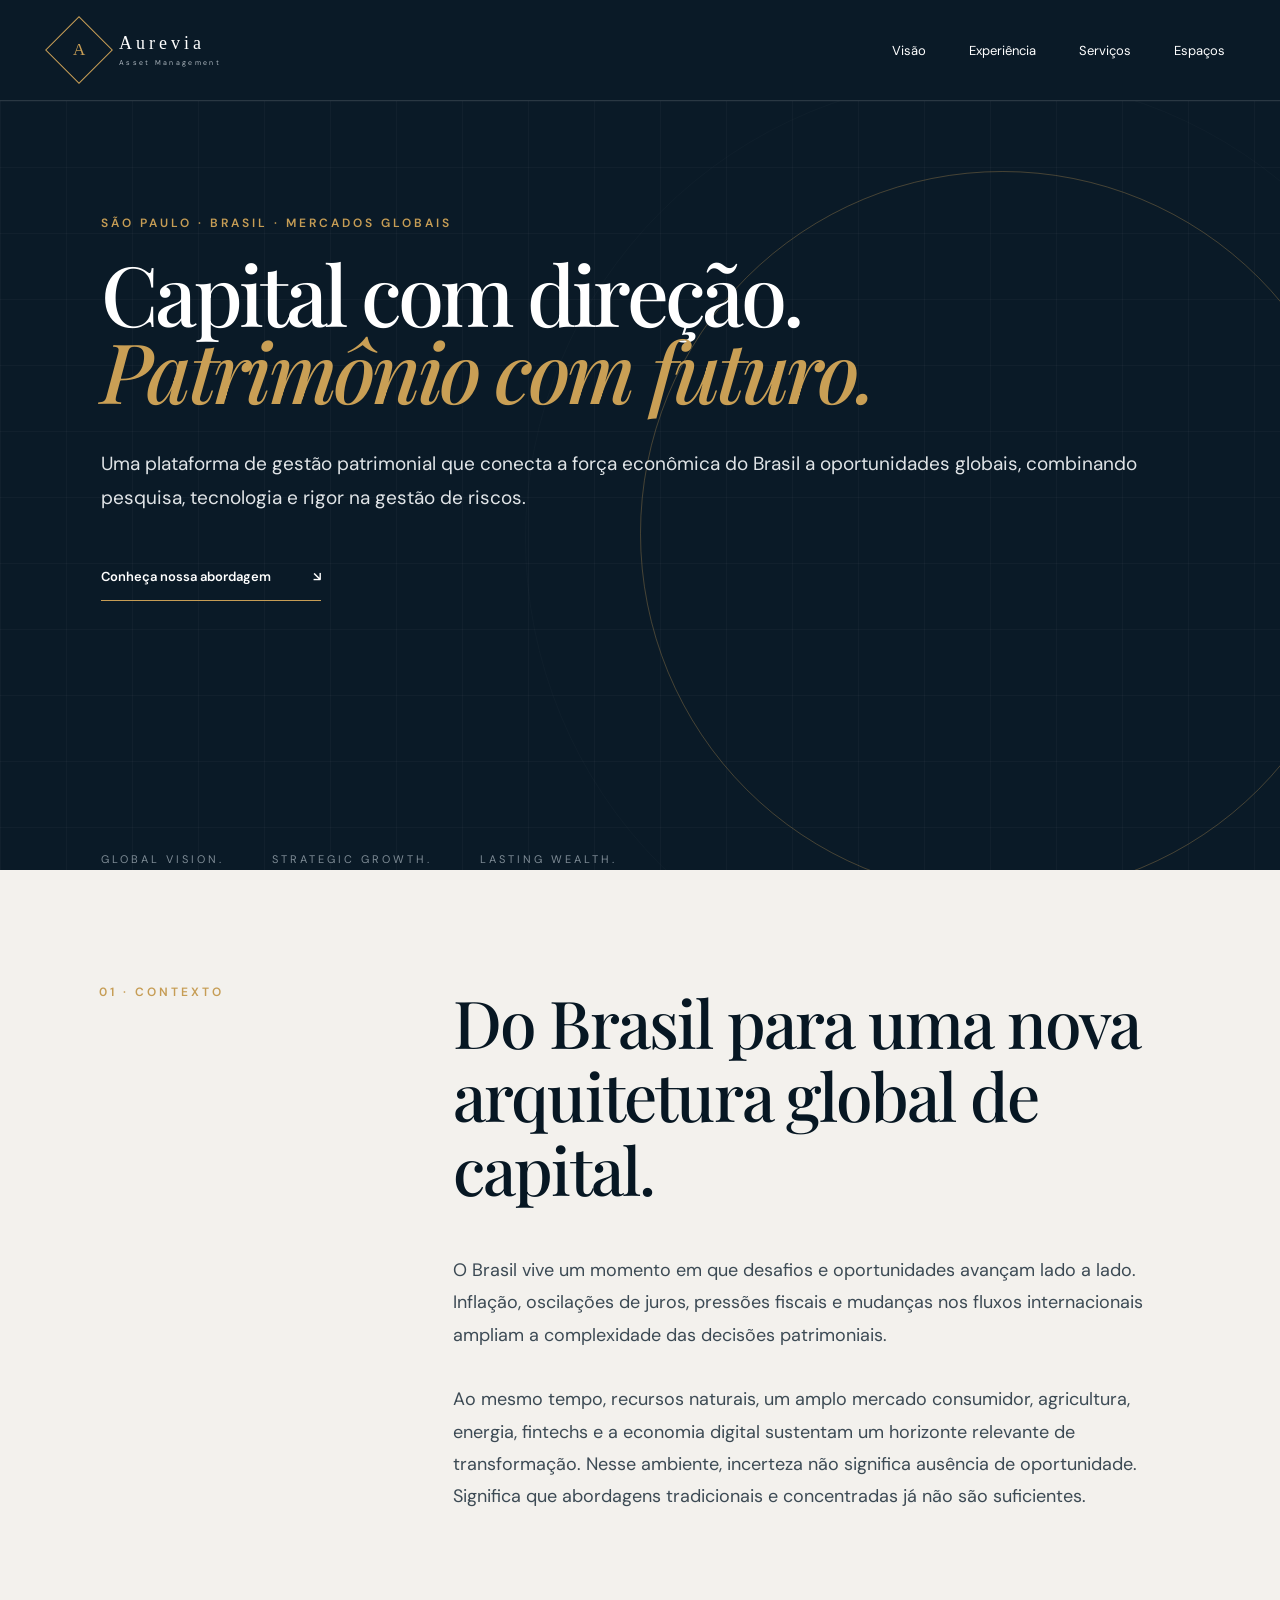
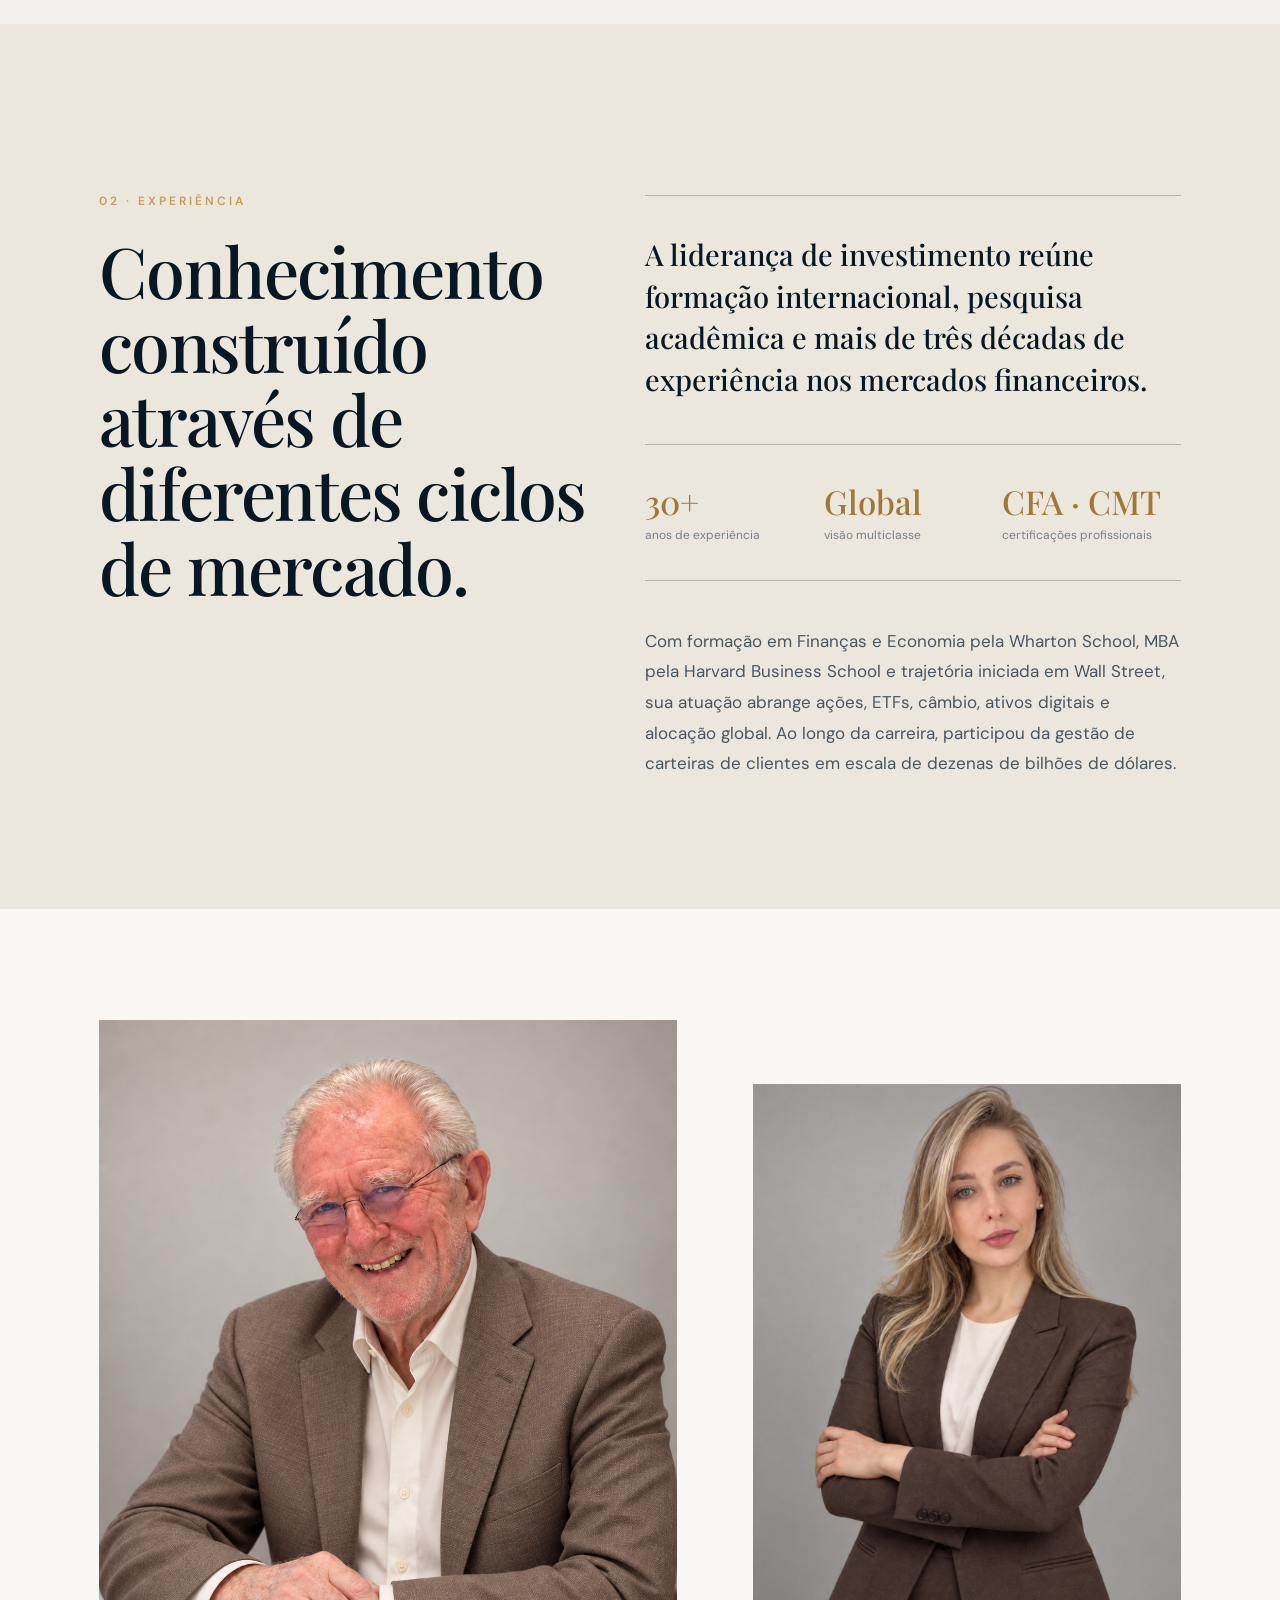
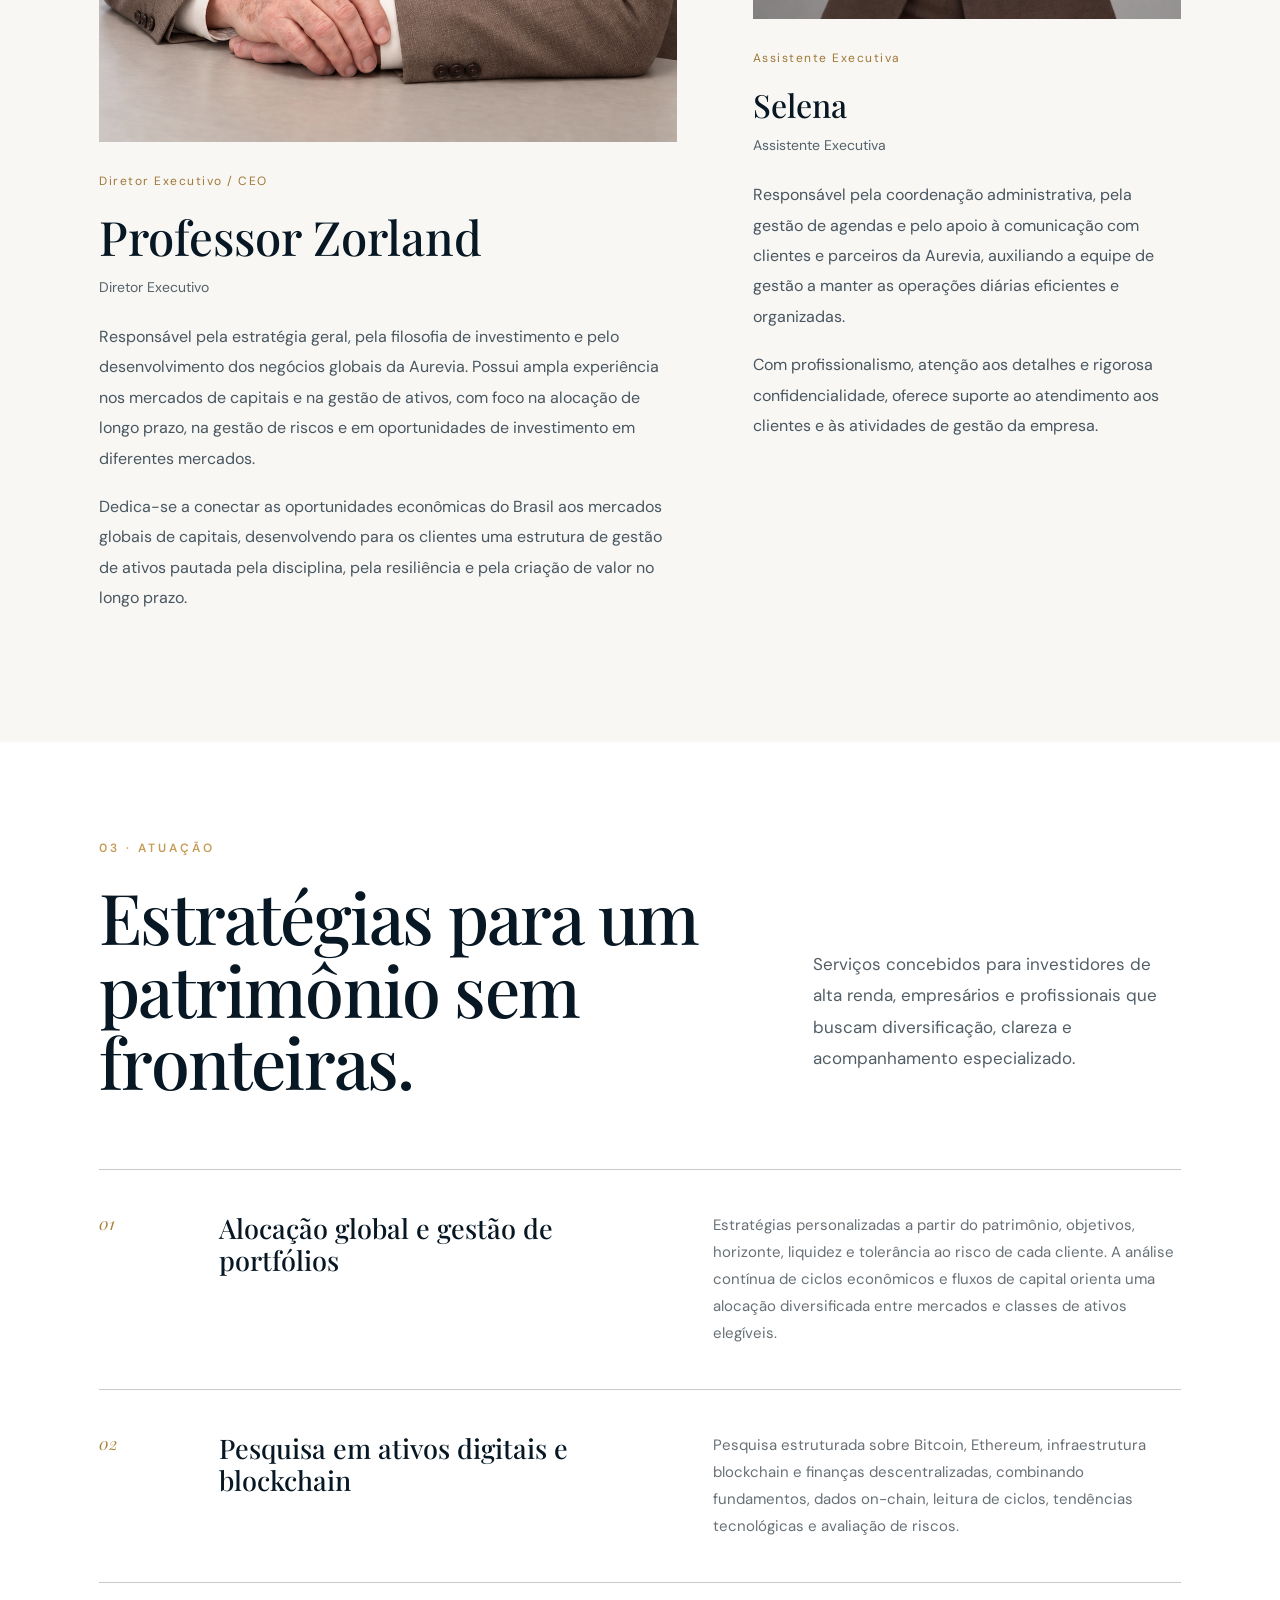
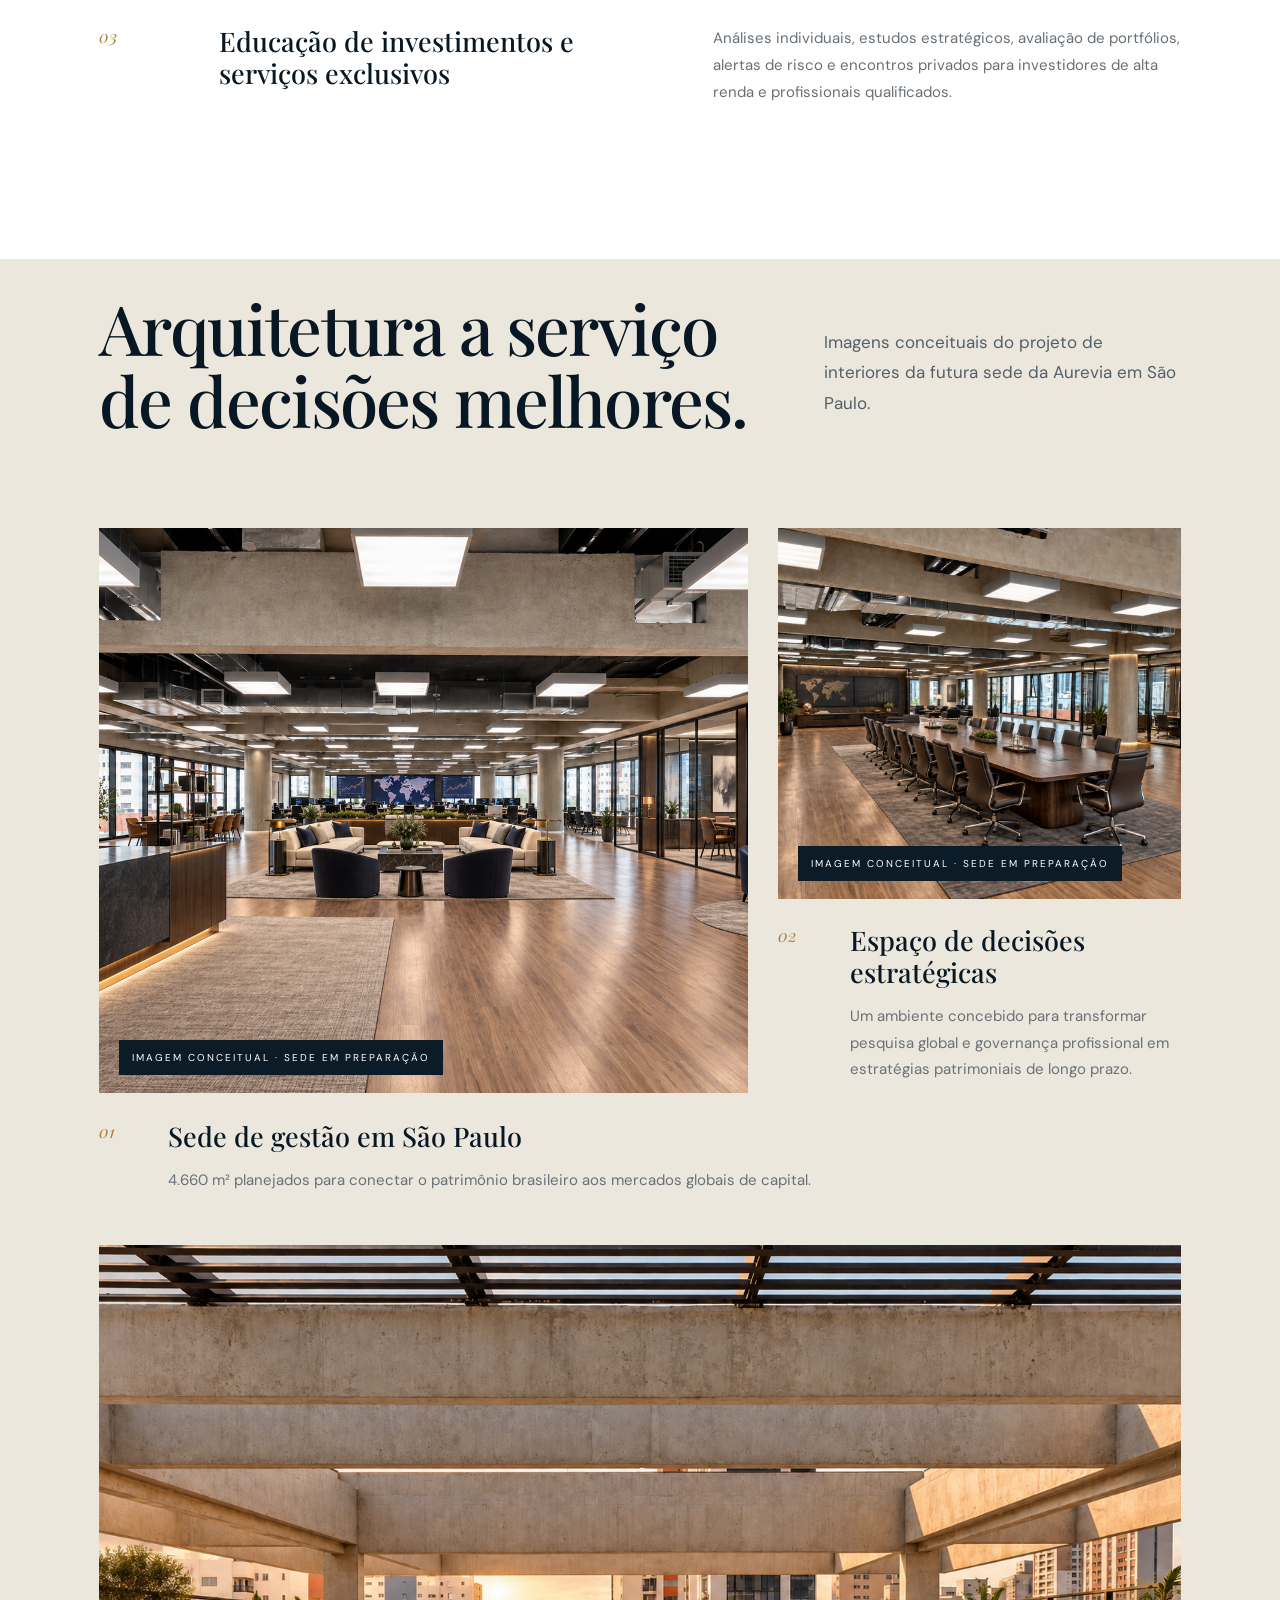
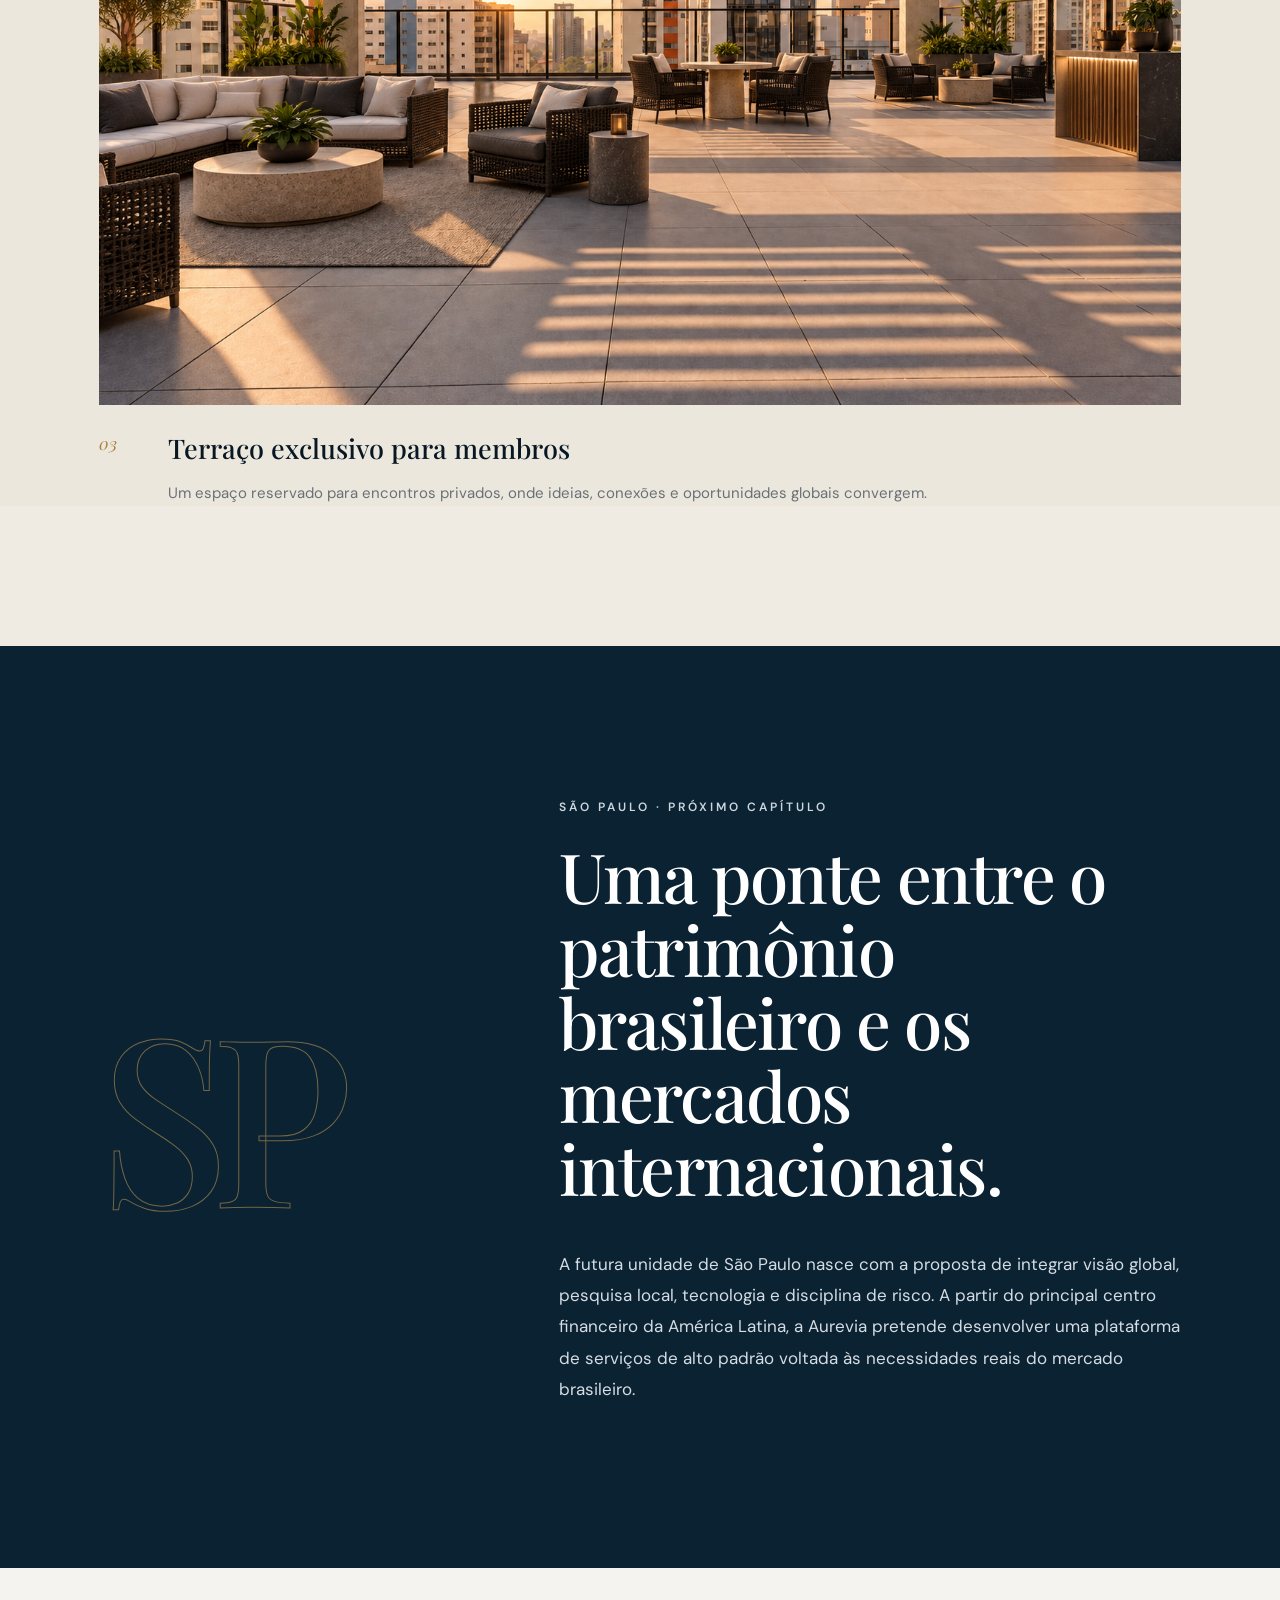
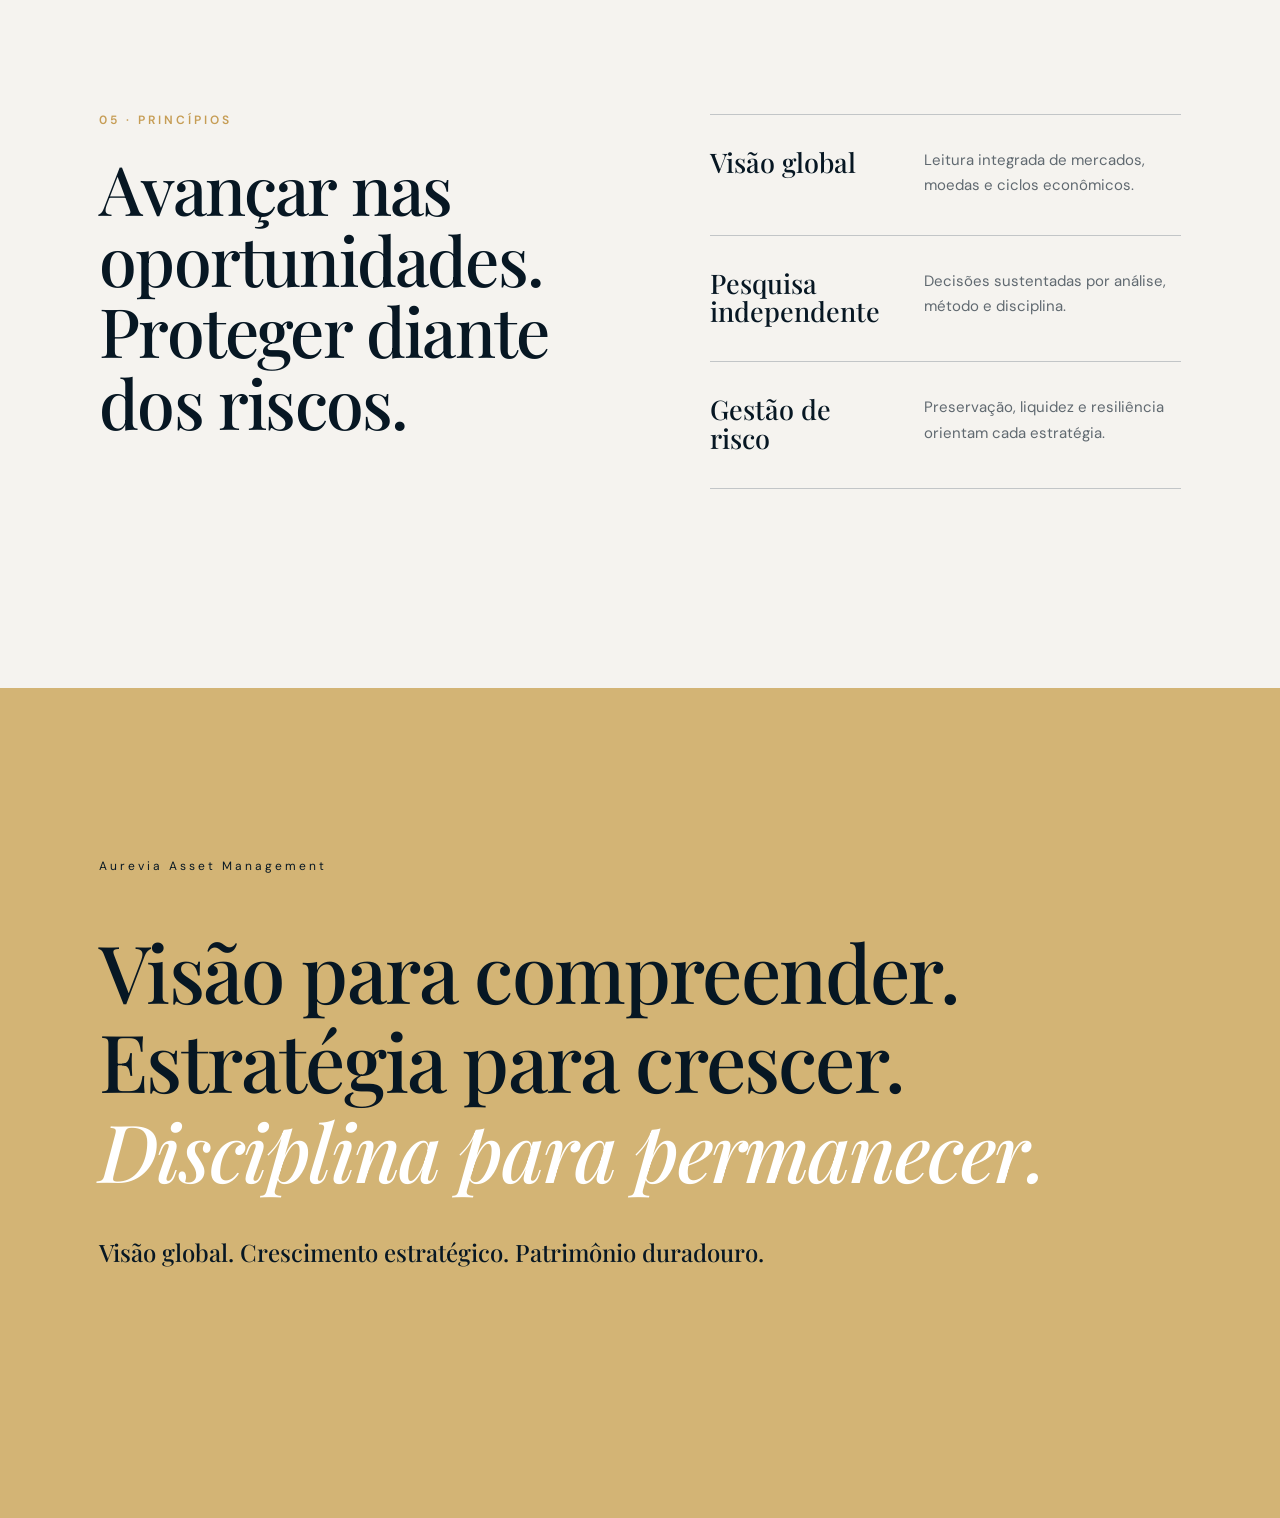
==== index.html @ bc4b60c8 "update assistant name to Maria" ====
<!doctype html>
<html lang="pt-BR"><head>
<meta charset="utf-8"><meta name="viewport" content="width=device-width,initial-scale=1">
<title>Aurevia Global Asset Management</title>
<link rel="preconnect" href="https://fonts.googleapis.com"><link rel="preconnect" href="https://fonts.gstatic.com" crossorigin>
<link href="https://fonts.googleapis.com/css2?family=DM+Sans:wght@400;500;600&family=Playfair+Display:ital,wght@0,500;1,500&display=swap" rel="stylesheet">
<link rel="stylesheet" href="style.css"><link rel="stylesheet" href="leadership.css"></head><body>
<header class="topbar"><a class="logo" href="#inicio"><span class="diamond"><i>A</i></span><span class="logo-text"><b>Aurevia</b><small>Asset Management</small></span></a><button class="hamb">☰</button><nav><a href="#visao">Visão</a><a href="#experiencia">Experiência</a><a href="#servicos">Serviços</a><a href="#espacos">Espaços</a></nav></header>
<main>
<section id="inicio" class="hero"><div class="hero-grid"></div><div class="hero-ring ring-a"></div><div class="hero-ring ring-b"></div><div class="hero-inner">
<p class="cap gold">SÃO PAULO · BRASIL · MERCADOS GLOBAIS</p><h1>Capital com direção.<br><em>Patrimônio com futuro.</em></h1>
<p class="hero-copy">Uma plataforma de gestão patrimonial que conecta a força econômica<br class="desktop">do Brasil a oportunidades globais, combinando pesquisa, tecnologia e<br class="desktop">rigor na gestão de riscos.</p>
<a class="cta" href="#visao">Conheça nossa abordagem <span>↘</span></a><p class="hero-footer">GLOBAL VISION. <span>STRATEGIC GROWTH.</span> LASTING WEALTH.</p></div></section>

<section id="visao" class="section context"><div class="container split-context"><p class="cap gold">01 · CONTEXTO</p><div><h2>Do Brasil para uma nova<br class="desktop"> arquitetura global de capital.</h2><p>O Brasil vive um momento em que desafios e oportunidades avançam lado a lado. Inflação, oscilações de juros, pressões fiscais e mudanças nos fluxos internacionais ampliam a complexidade das decisões patrimoniais.<br><br>Ao mesmo tempo, recursos naturais, um amplo mercado consumidor, agricultura, energia, fintechs e a economia digital sustentam um horizonte relevante de transformação. Nesse ambiente, incerteza não significa ausência de oportunidade. Significa que abordagens tradicionais e concentradas já não são suficientes.</p></div></div></section>

<section id="experiencia" class="section experience"><div class="container exp-grid"><div><p class="cap gold">02 · EXPERIÊNCIA</p><h2>Conhecimento<br>construído<br>através de<br>diferentes ciclos<br>de mercado.</h2></div><div class="exp-right"><div class="line"></div><p class="exp-lead">A liderança de investimento reúne formação internacional, pesquisa acadêmica e mais de três décadas de experiência nos mercados financeiros.</p><div class="line"></div><div class="stats"><div><b>30+</b><small>anos de experiência</small></div><div><b>Global</b><small>visão multiclasse</small></div><div><b>CFA · CMT</b><small>certificações profissionais</small></div></div><div class="line"></div><p class="body">Com formação em Finanças e Economia pela Wharton School, MBA pela Harvard Business School e trajetória iniciada em Wall Street, sua atuação abrange ações, ETFs, câmbio, ativos digitais e alocação global. Ao longo da carreira, participou da gestão de carteiras de clientes em escala de dezenas de bilhões de dólares.</p></div></div></section>


<section id="leadership" class="section leadership" aria-label="Equipe de liderança" lang="pt-BR">
<div class="container leadership-grid">
<article class="leadership-profile">
<img src="assets/professor-zorland.png" alt="Professor Zorland" width="1122" height="1402" loading="lazy">
<div class="leadership-copy">
<p class="leadership-role">Diretor Executivo / CEO</p>
<h2>Professor Zorland</h2>
<p class="leadership-title" lang="pt-BR">Diretor Executivo</p>
<p>Responsável pela estratégia geral, pela filosofia de investimento e pelo desenvolvimento dos negócios globais da Aurevia. Possui ampla experiência nos mercados de capitais e na gestão de ativos, com foco na alocação de longo prazo, na gestão de riscos e em oportunidades de investimento em diferentes mercados.</p>
<p>Dedica-se a conectar as oportunidades econômicas do Brasil aos mercados globais de capitais, desenvolvendo para os clientes uma estrutura de gestão de ativos pautada pela disciplina, pela resiliência e pela criação de valor no longo prazo.</p>
</div>
</article>
<article class="leadership-profile">
<img src="assets/selena.png" alt="Maria — Assistente Executiva" width="1122" height="1402" loading="lazy">
<div class="leadership-copy">
<p class="leadership-role">Assistente Executiva</p>
<h2>Maria</h2>
<p class="leadership-title" lang="pt-BR">Assistente Executiva</p>
<p>Responsável pela coordenação administrativa, pela gestão de agendas e pelo apoio à comunicação com clientes e parceiros da Aurevia, auxiliando a equipe de gestão a manter as operações diárias eficientes e organizadas.</p>
<p>Com profissionalismo, atenção aos detalhes e rigorosa confidencialidade, oferece suporte ao atendimento aos clientes e às atividades de gestão da empresa.</p>
</div>
</article>
</div>
</section>

<section id="servicos" class="section services"><div class="container"><div class="services-head"><div><p class="cap gold">03 · ATUAÇÃO</p><h2>Estratégias para um<br>patrimônio sem<br>fronteiras.</h2></div><p>Serviços concebidos para investidores de alta renda, empresários e profissionais que buscam diversificação, clareza e acompanhamento especializado.</p></div>
<div class="service-row"><span>01</span><h3>Alocação global e gestão de portfólios</h3><p>Estratégias personalizadas a partir do patrimônio, objetivos, horizonte, liquidez e tolerância ao risco de cada cliente. A análise contínua de ciclos econômicos e fluxos de capital orienta uma alocação diversificada entre mercados e classes de ativos elegíveis.</p></div>
<div class="service-row"><span>02</span><h3>Pesquisa em ativos digitais e blockchain</h3><p>Pesquisa estruturada sobre Bitcoin, Ethereum, infraestrutura blockchain e finanças descentralizadas, combinando fundamentos, dados on-chain, leitura de ciclos, tendências tecnológicas e avaliação de riscos.</p></div>
<div class="service-row"><span>03</span><h3>Educação de investimentos e serviços exclusivos</h3><p>Análises individuais, estudos estratégicos, avaliação de portfólios, alertas de risco e encontros privados para investidores de alta renda e profissionais qualificados.</p></div></div></section>

<section id="espacos" class="section spaces"><div class="container"><div class="spaces-head"><h2>Arquitetura a serviço de<br>decisões melhores.</h2><p>Imagens conceituais do projeto de interiores da futura sede da Aurevia em São Paulo.</p></div>
<div class="gallery-top"><figure class="figure main-photo"><img src="assets/office-main.png"><figcaption>IMAGEM CONCEITUAL · SEDE EM PREPARAÇÃO</figcaption></figure><div><figure class="figure board-photo"><img src="assets/office-boardroom.png"><figcaption>IMAGEM CONCEITUAL · SEDE EM PREPARAÇÃO</figcaption></figure><div class="caption-block"><span>02</span><div><h3>Espaço de decisões estratégicas</h3><p>Um ambiente concebido para transformar pesquisa global e governança profissional em estratégias patrimoniais de longo prazo.</p></div></div></div></div>
<div class="caption-block wide"><span>01</span><div><h3>Sede de gestão em São Paulo</h3><p>4.660 m² planejados para conectar o patrimônio brasileiro aos mercados globais de capital.</p></div></div><figure class="terrace"><img src="assets/office-terrace.png"></figure><div class="caption-block wide last"><span>03</span><div><h3>Terraço exclusivo para membros</h3><p>Um espaço reservado para encontros privados, onde ideias, conexões e oportunidades globais convergem.</p></div></div></div></section>

<section class="sp-panel"><div class="container sp-grid"><div class="sp-mark">SP</div><div><p class="cap light">SÃO PAULO · PRÓXIMO CAPÍTULO</p><h2>Uma ponte entre o<br>patrimônio brasileiro e os<br>mercados internacionais.</h2><p>A futura unidade de São Paulo nasce com a proposta de integrar visão global, pesquisa local, tecnologia e disciplina de risco. A partir do principal centro financeiro da América Latina, a Aurevia pretende desenvolver uma plataforma de serviços de alto padrão voltada às necessidades reais do mercado brasileiro.</p></div></div></section>

<section class="section principles"><div class="container principles-grid"><div><p class="cap gold">05 · PRINCÍPIOS</p><h2>Avançar nas<br>oportunidades.<br>Proteger diante dos<br>riscos.</h2></div><div class="principle-list"><div><h3>Visão global</h3><p>Leitura integrada de mercados, moedas e ciclos econômicos.</p></div><div><h3>Pesquisa<br>independente</h3><p>Decisões sustentadas por análise, método e disciplina.</p></div><div><h3>Gestão de risco</h3><p>Preservação, liquidez e resiliência orientam cada estratégia.</p></div></div></div></section>

<section class="final-panel"><div class="container"><p class="final-kicker">Aurevia Asset Management</p><h2>Visão para compreender.<br>Estratégia para crescer.<br><em>Disciplina para permanecer.</em></h2><p class="final-sub">Visão global. Crescimento estratégico. Patrimônio duradouro.</p></div></section>
</main><script src="script.js"></script><script src="content-loader.js"></script><script src="https://identity.netlify.com/v1/netlify-identity-widget.js"></script><script>if(window.netlifyIdentity){window.netlifyIdentity.on("init",u=>{if(!u){window.netlifyIdentity.on("login",()=>{location.href="/admin/"})}})}</script></body></html>
---- style.css ----
:root{--navy:#0a1a27;--ink:#071723;--paper:#efebe3;--off:#f8f7f4;--gold:#c69d55;--muted:#53616a}*{box-sizing:border-box}html{scroll-behavior:smooth}body{margin:0;font-family:"DM Sans",Arial,sans-serif;color:var(--ink);background:var(--paper)}a{text-decoration:none;color:inherit}img{display:block;width:100%}.container{width:min(1500px,84.5vw);margin:0 auto}.cap{font-size:12px;line-height:1;letter-spacing:3px;font-weight:600;margin:0 0 26px}.gold{color:var(--gold)}.light{color:#cbd7df}.topbar{height:101px;background:var(--navy);border-bottom:1px solid rgba(255,255,255,.13);display:flex;align-items:center;justify-content:space-between;padding:0 4.3%;color:#fff;position:relative;z-index:10}.logo{display:flex;align-items:center;gap:16px}.diamond{width:48px;height:48px;border:1px solid var(--gold);transform:rotate(45deg);display:grid;place-items:center}.diamond i{font:500 17px Georgia,serif;color:var(--gold);transform:rotate(-45deg);font-style:normal}.logo-text{display:flex;flex-direction:column}.logo-text b{font:500 18px Georgia,serif;letter-spacing:4px}.logo-text small{font-size:7px;letter-spacing:2.3px;color:#aeb8c0;margin-top:4px}.topbar nav{display:flex;gap:43px;font-size:13px}.hamb{display:none}.hero{height:769px;background:var(--navy);color:#fff;position:relative;overflow:hidden}.hero-grid{position:absolute;inset:0;background-image:linear-gradient(rgba(255,255,255,.026) 1px,transparent 1px),linear-gradient(90deg,rgba(255,255,255,.026) 1px,transparent 1px);background-size:66px 66px}.hero-ring{position:absolute;border-radius:50%;border:1px solid rgba(198,157,85,.32)}.ring-a{width:725px;height:725px;right:-85px;top:70px}.ring-b{width:925px;height:925px;right:-170px;top:-25px;border-color:rgba(255,255,255,.02)}.hero-inner{width:min(1510px,84.2vw);margin:auto;position:relative;padding-top:116px;z-index:2}.hero h1{font:500 clamp(70px,6.5vw,116px)/.92 "Playfair Display",Georgia,serif;letter-spacing:-3.7px;margin:0 0 39px}.hero h1 em{font-style:italic;color:#c99f55}.hero-copy{font-size:19px;line-height:1.78;color:#e0e4e7;margin:0 0 50px}.cta{display:inline-flex;align-items:center;gap:42px;border-bottom:1px solid var(--gold);padding-bottom:15px;font-size:13px;font-weight:600}.hero-footer{position:absolute;top:740px;font-size:11px;letter-spacing:3px;color:#7f8c96}.hero-footer span{margin:0 42px}.section{padding:111px 0}.context{background:#f3f1ed;min-height:712px}.split-context{display:grid;grid-template-columns:29% 1fr;gap:3.7%;padding-top:5px}.split-context h2,.experience h2,.services h2,.spaces h2,.principles h2,.sp-panel h2,.final-panel h2{font-family:"Playfair Display",Georgia,serif;font-weight:500;letter-spacing:-1.8px}.split-context h2{font-size:66px;line-height:1.11;margin:0 0 48px}.split-context p:last-child{font-size:18px;line-height:1.8;color:#3c4a54;max-width:970px;margin:0}.experience{background:#ece7dd;min-height:885px;padding-top:171px}.exp-grid{display:grid;grid-template-columns:45% 1fr;gap:5.5%}.experience h2{font-size:70px;line-height:1.06;margin:0}.line{height:1px;background:#b7b2aa}.exp-lead{font:500 29px/1.44 "Playfair Display",Georgia,serif;margin:38px 0 43px}.stats{display:grid;grid-template-columns:repeat(3,1fr);padding:34px 0 36px}.stats b{display:block;color:#9f7736;font:500 33px "Playfair Display",Georgia,serif}.stats small{font-size:12px;color:#778087}.body{font-size:17px;line-height:1.8;color:#485660;margin-top:45px}.services{background:#fff;min-height:930px;padding-top:100px}.services-head{display:grid;grid-template-columns:59% 1fr;align-items:end;gap:7%;margin-bottom:72px}.services h2{font-size:70px;line-height:1.03;margin:0}.services-head>p{font-size:17px;line-height:1.85;color:#525e66;margin:0 0 22px}.service-row{display:grid;grid-template-columns:80px 42% 1fr;gap:40px;border-top:1px solid #c7c9ca;padding:42px 0}.service-row>span,.caption-block>span{font:italic 17px "Playfair Display",Georgia,serif;color:#aa8038}.service-row h3,.caption-block h3{font:500 27px/1.2 "Playfair Display",Georgia,serif;margin:0}.service-row p{font-size:15px;line-height:1.8;color:#687076;margin:0}.spaces{background:#ece7dd;padding-top:32px;padding-bottom:0}.spaces-head{display:grid;grid-template-columns:62% 1fr;gap:5%;align-items:end;margin-bottom:92px}.spaces h2{font-size:69px;line-height:1.05;margin:0}.spaces-head p{font-size:17px;line-height:1.8;color:#526069}.gallery-top{display:grid;grid-template-columns:60% 1fr;gap:30px}.figure{margin:0;position:relative}.main-photo img{height:565px;object-fit:cover;object-position:center}.board-photo img{height:371px;object-fit:cover;object-position:center}.figure figcaption{position:absolute;left:20px;bottom:18px;background:#0b1b28;color:#fff;padding:11px 13px;font-size:10px;letter-spacing:2px}.caption-block{display:grid;grid-template-columns:58px 1fr;gap:14px;margin-top:25px}.caption-block h3{margin-bottom:15px}.caption-block p{font-size:15px;line-height:1.75;color:#697177;margin:0}.caption-block.wide{margin:27px 0 52px;grid-template-columns:55px 1fr}.terrace{margin:0}.terrace img{height:760px;object-fit:cover;object-position:center}.caption-block.last{margin-bottom:140px}.sp-panel{background:#0b2232;color:#fff;padding:155px 0 145px}.sp-grid{display:grid;grid-template-columns:36% 1fr;gap:6.5%;align-items:center}.sp-mark{font:500 235px/.82 "Playfair Display",Georgia,serif;color:transparent;-webkit-text-stroke:1px rgba(198,157,85,.56);letter-spacing:-18px}.sp-panel h2{font-size:69px;line-height:1.06;margin:0 0 44px}.sp-panel p:last-child{font-size:17px;line-height:1.85;color:#d4dde3}.principles{background:#f5f3ef;min-height:720px;padding-top:146px}.principles-grid{display:grid;grid-template-columns:50% 1fr;gap:6.5%}.principles h2{font-size:68px;line-height:1.05;margin:0}.principle-list{border-top:1px solid #c2c5c7}.principle-list>div{display:grid;grid-template-columns:39% 1fr;gap:30px;padding:33px 0 36px;border-bottom:1px solid #c2c5c7}.principle-list h3{font:500 27px/1.05 "Playfair Display",Georgia,serif;margin:0}.principle-list p{font-size:15px;line-height:1.7;color:#606970;margin:0}.final-panel{background:#d3b475;padding:170px 0 182px;min-height:830px}.final-kicker{font-size:12px;letter-spacing:3px;margin:0 0 52px}.final-panel h2{font-size:80px;line-height:1.12;margin:0 0 42px}.final-panel h2 em{color:#fff;font-style:italic}.final-sub{font:500 24px "Playfair Display",Georgia,serif;margin:0}@media(max-width:900px){.desktop{display:none}.container,.hero-inner{width:88vw}.topbar{height:82px;padding:0 6%}.topbar nav{display:none}.hamb{display:block;color:#fff;background:transparent;border:0;font-size:24px}.hero{height:auto;min-height:700px}.hero-inner{padding:95px 0 70px}.hero h1{font-size:54px;letter-spacing:-2px}.hero-copy{font-size:16px}.hero-footer{display:none}.ring-a{width:520px;height:520px;right:-300px}.section{padding:80px 0}.split-context,.exp-grid,.services-head,.gallery-top,.sp-grid,.principles-grid{grid-template-columns:1fr;gap:42px}.context,.experience,.services,.principles{min-height:0}.experience{padding-top:85px}.split-context h2,.experience h2,.services h2,.spaces h2,.principles h2,.sp-panel h2{font-size:48px}.service-row{grid-template-columns:45px 1fr;gap:20px}.service-row p{grid-column:2}.stats{grid-template-columns:1fr;gap:25px}.spaces{padding-top:75px}.spaces-head{grid-template-columns:1fr;gap:30px;margin-bottom:45px}.main-photo img,.board-photo img,.terrace img{height:auto}.sp-mark{font-size:145px}.principle-list>div{grid-template-columns:1fr;gap:10px}.final-panel{min-height:0;padding:95px 0}.final-panel h2{font-size:50px}}

/* Hide Netlify branding badge */
#nl-badge-frame{display:none!important}
---- leadership.css ----
.leadership{background:var(--off)}
.leadership .leadership-grid{display:grid;grid-template-columns:minmax(0,1.35fr) minmax(0,1fr);gap:7%;align-items:start}
.leadership .leadership-profile{min-width:0}
.leadership .leadership-profile>img{width:100%;height:auto}
.leadership .leadership-copy{padding-top:30px}
.leadership .leadership-role{font-size:12px;line-height:1.6;letter-spacing:1.5px;color:#9f7736;margin:0 0 18px}
.leadership h2{font:500 clamp(28px,3vw,42px)/1.2 "Playfair Display",Georgia,serif;margin:0 0 12px}
.leadership .leadership-profile:first-child h2{font-size:clamp(34px,3.7vw,52px)}
.leadership .leadership-profile:last-child{padding-top:64px}
.leadership .leadership-profile:last-child h2{font-size:clamp(28px,2.5vw,36px)}
.leadership .leadership-title{font-size:14px;color:var(--muted);margin:0 0 26px}
.leadership .leadership-copy>p:not(.leadership-role):not(.leadership-title){font-size:16px;line-height:1.9;color:#485660;margin:0 0 18px}
@media(max-width:900px){.leadership .leadership-grid{grid-template-columns:1fr;gap:54px}.leadership .leadership-profile:last-child{width:84%;justify-self:center;padding-top:0}}
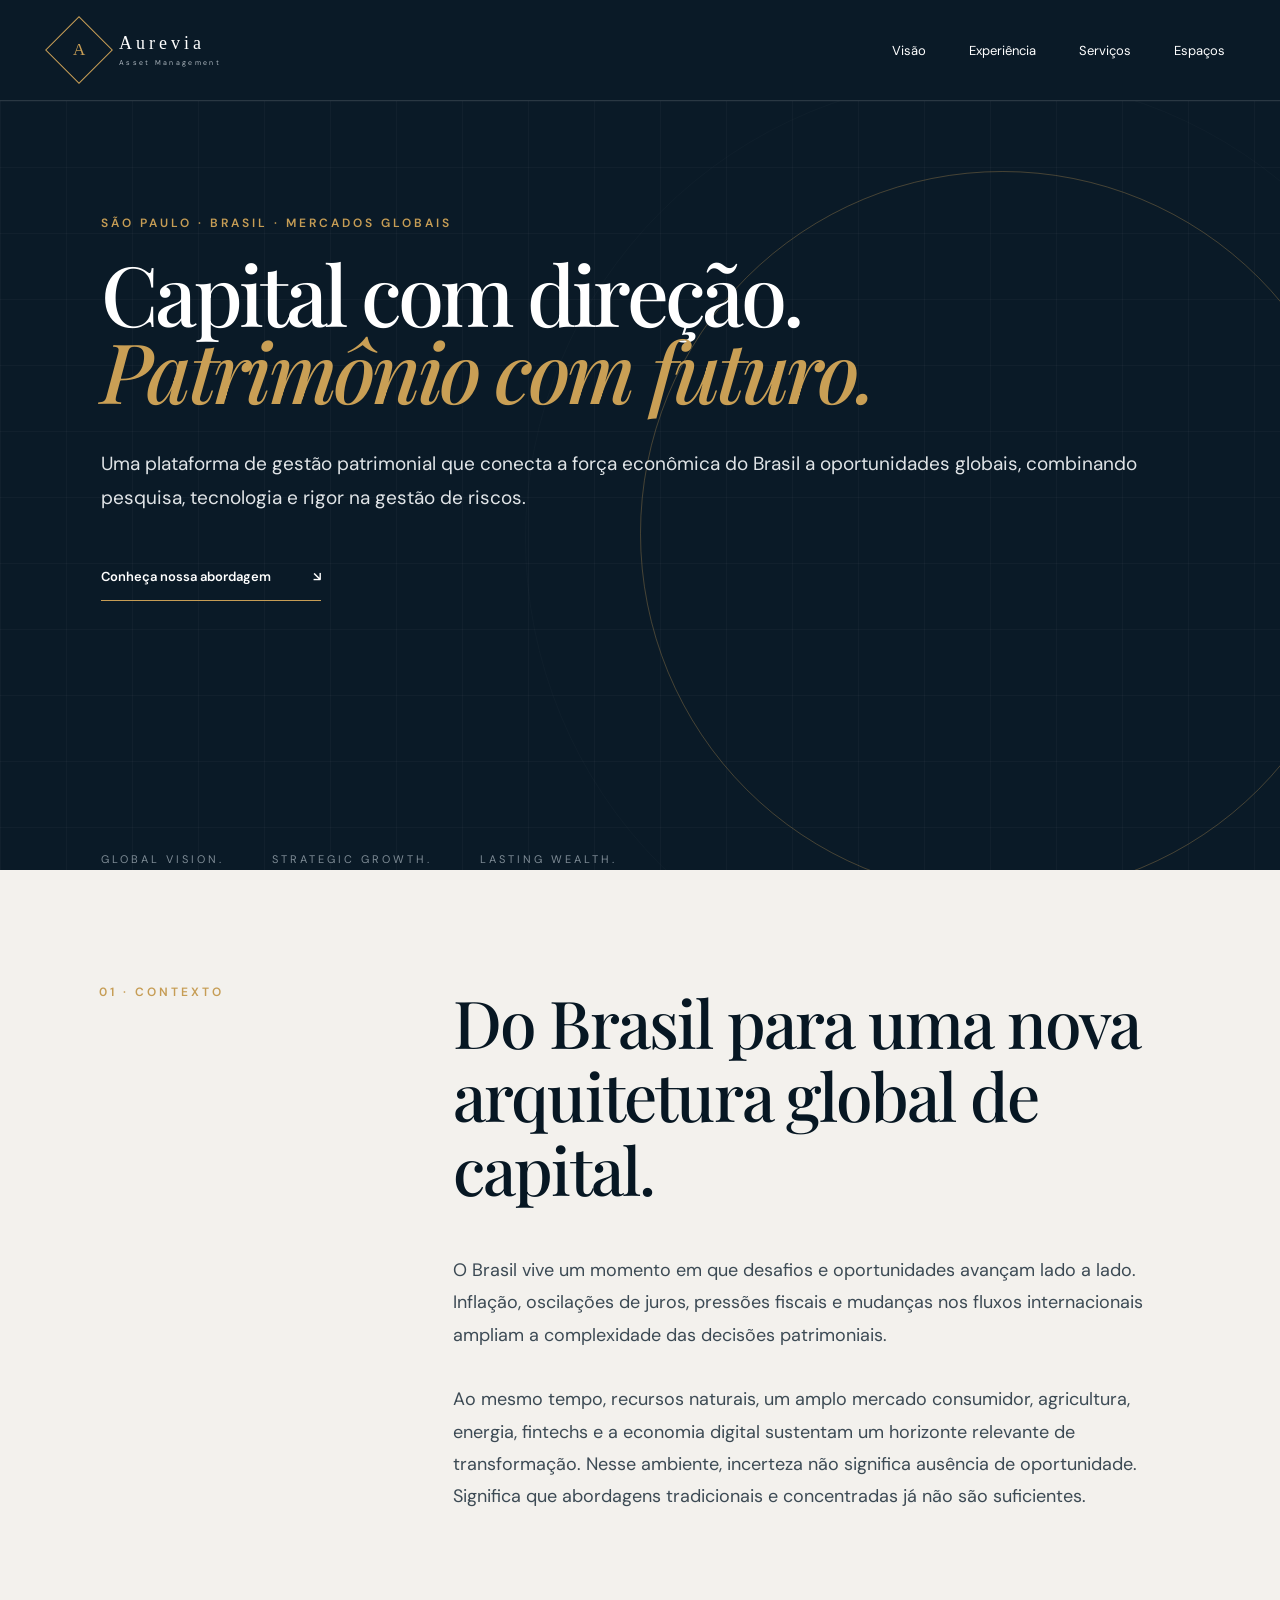
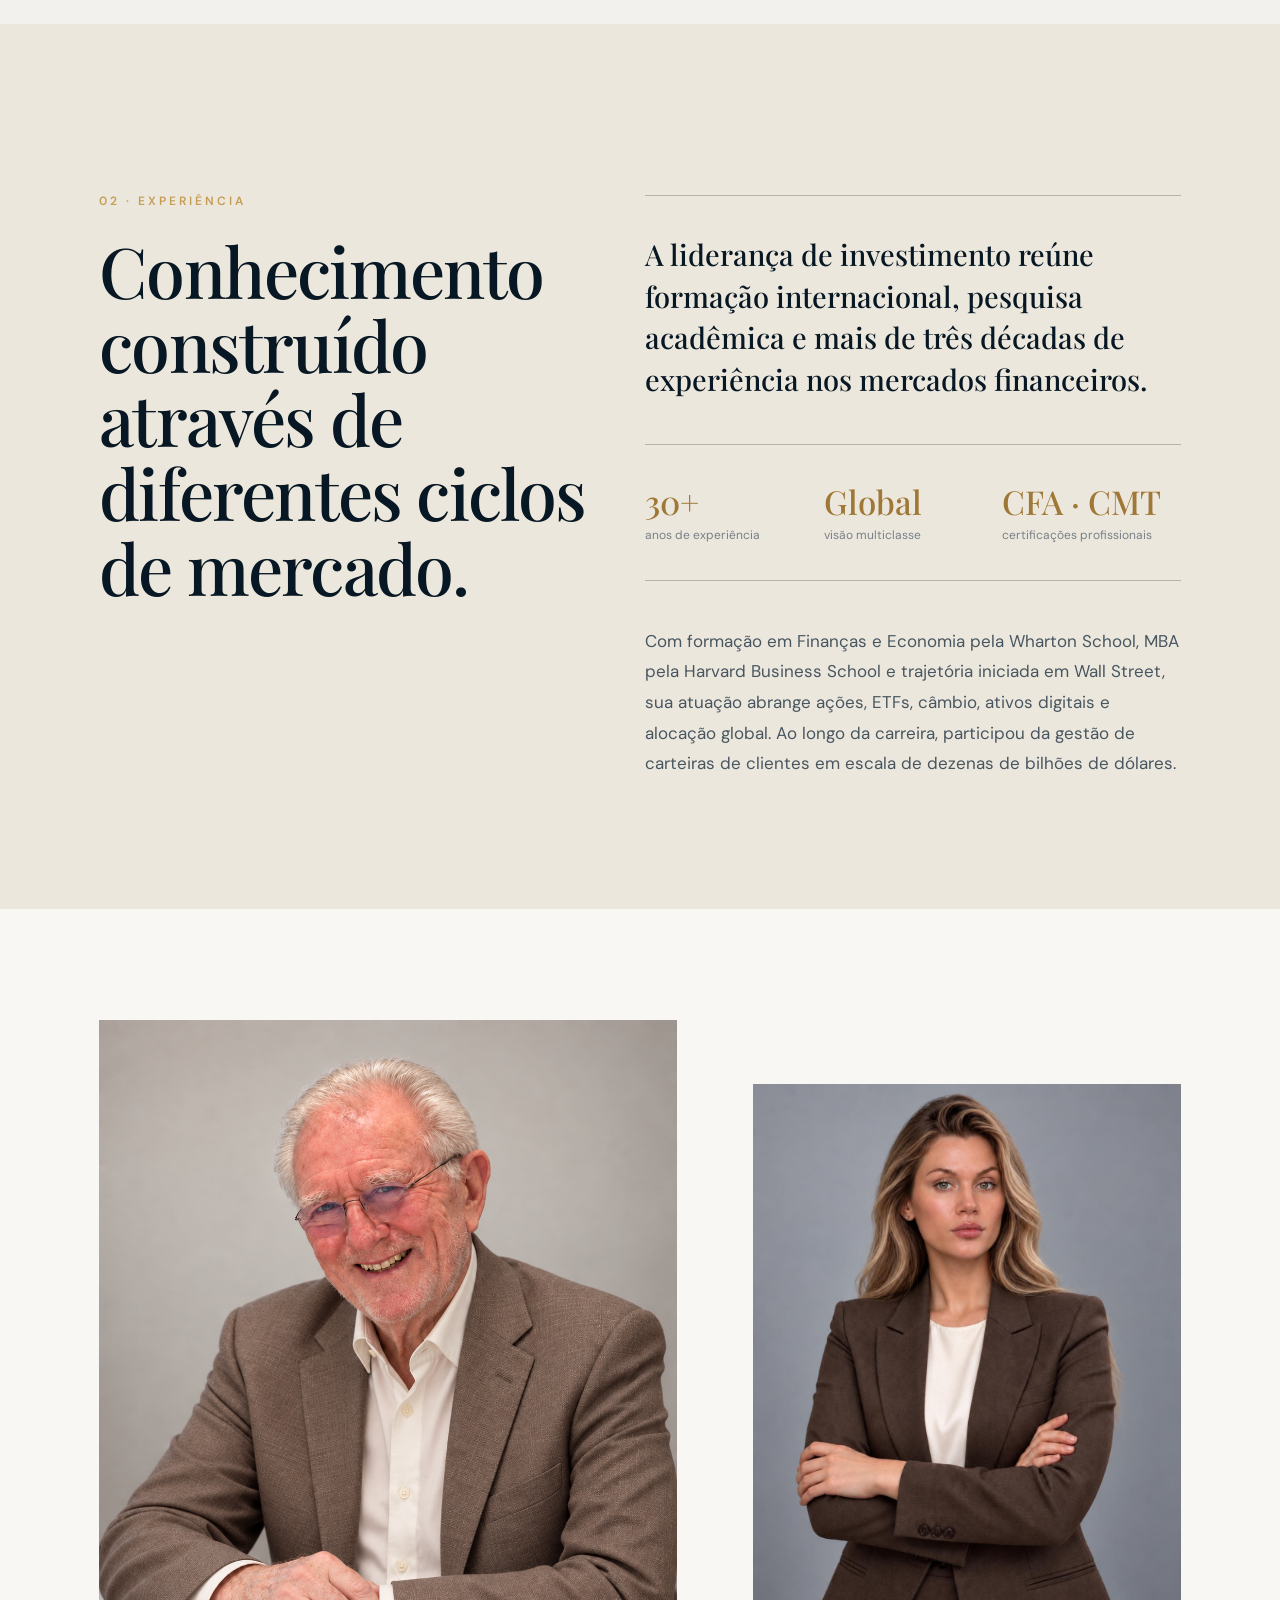
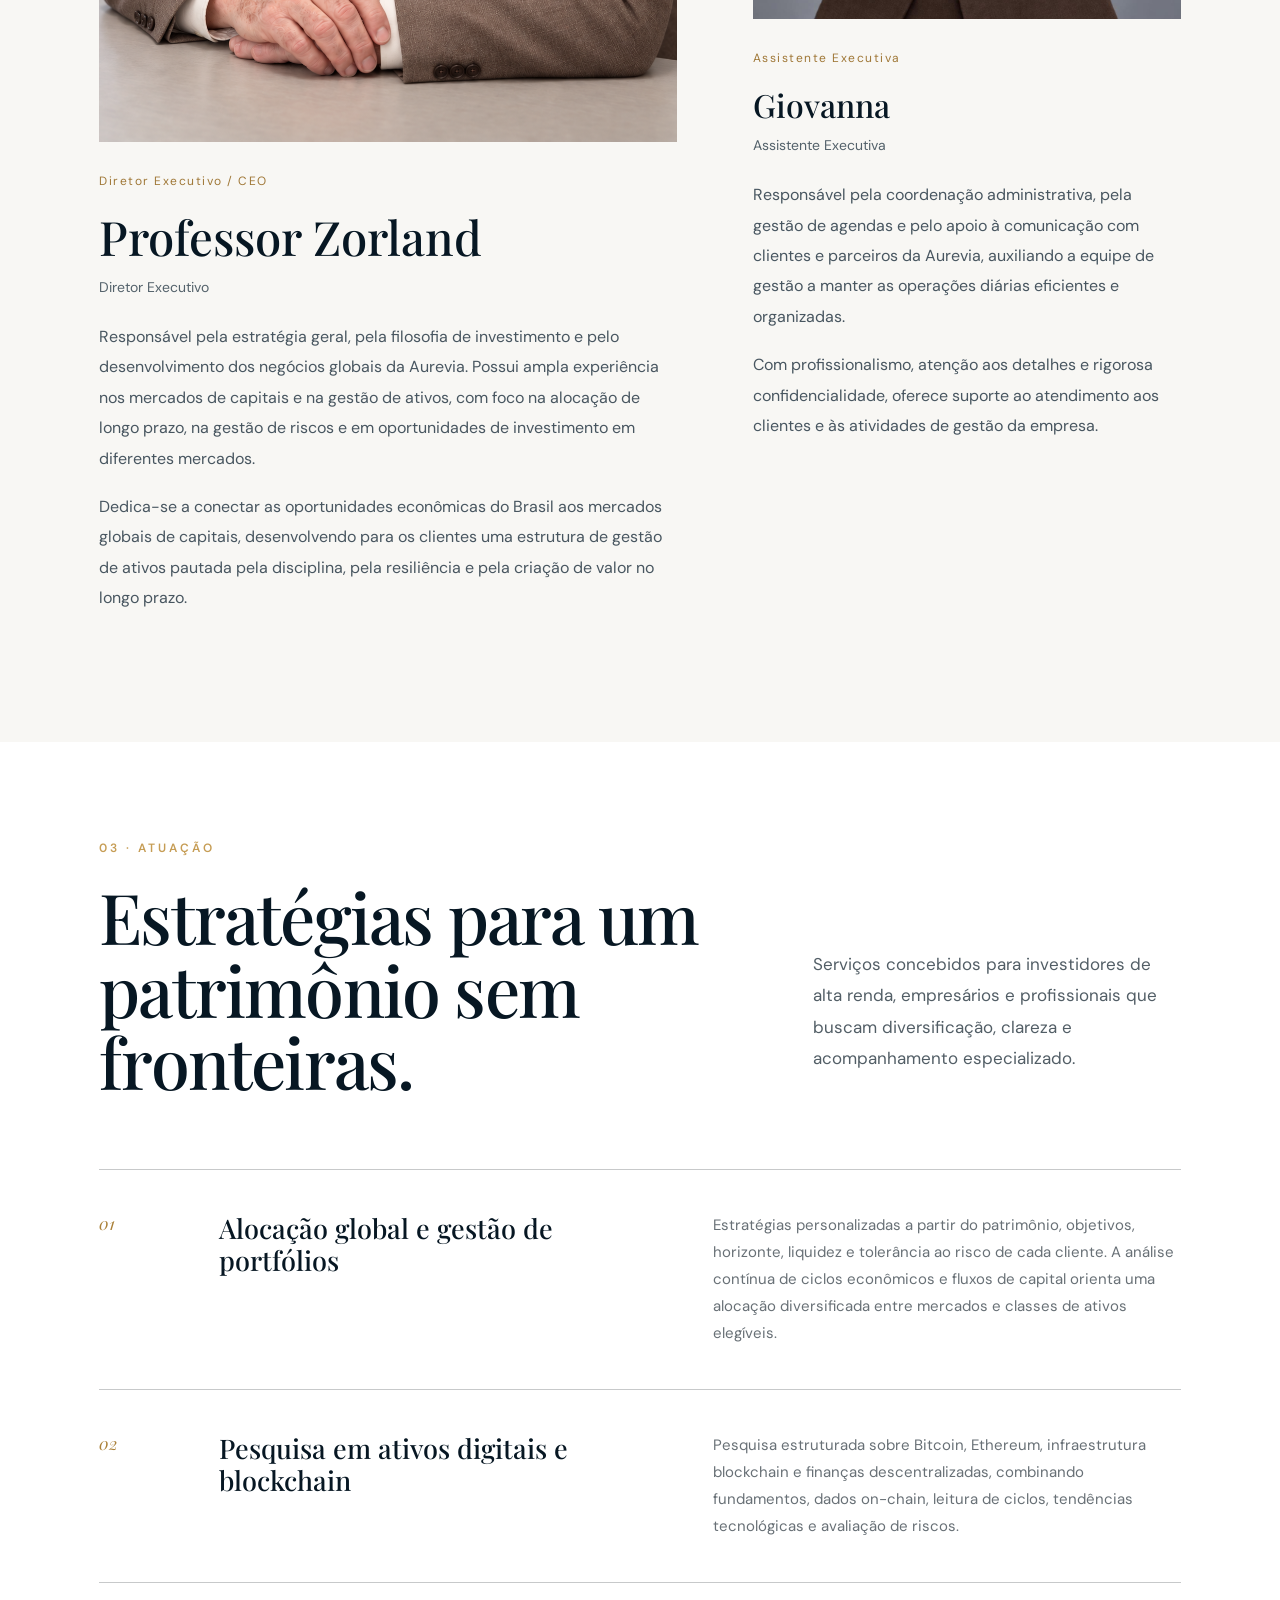
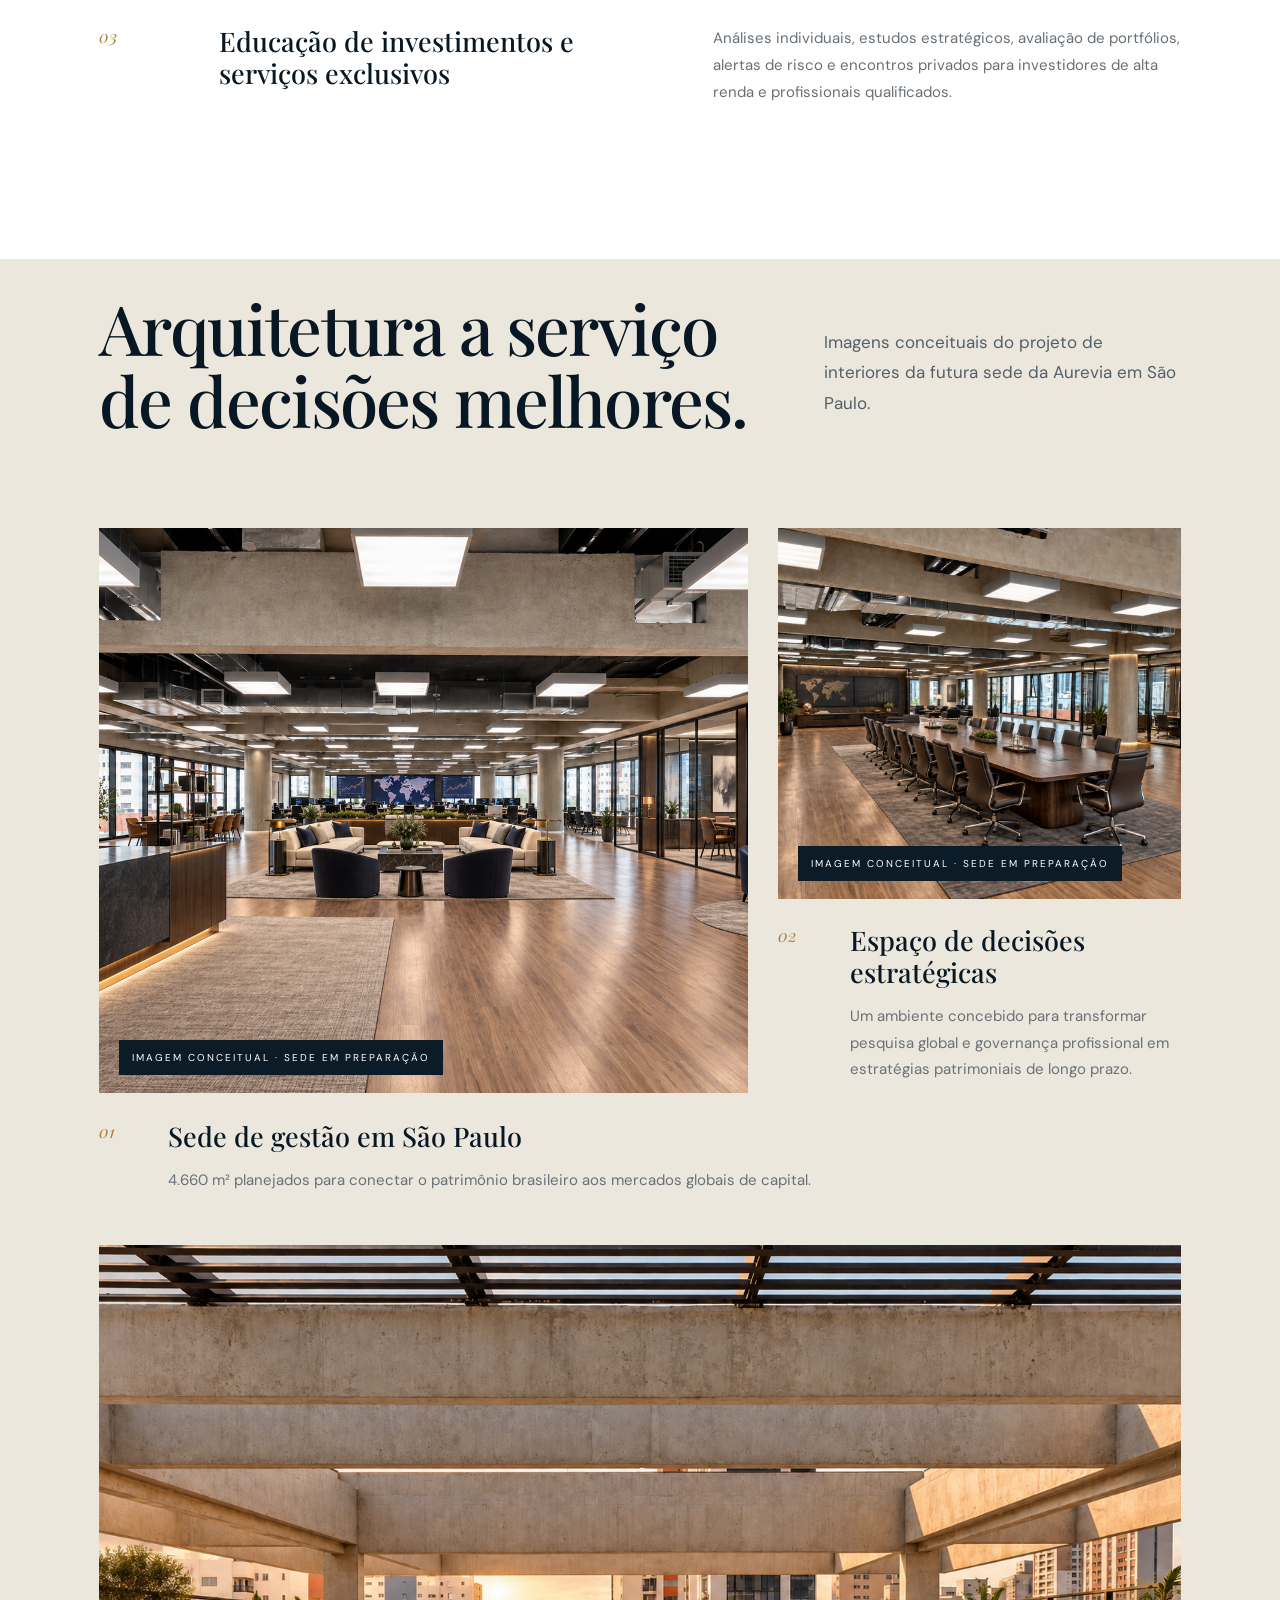
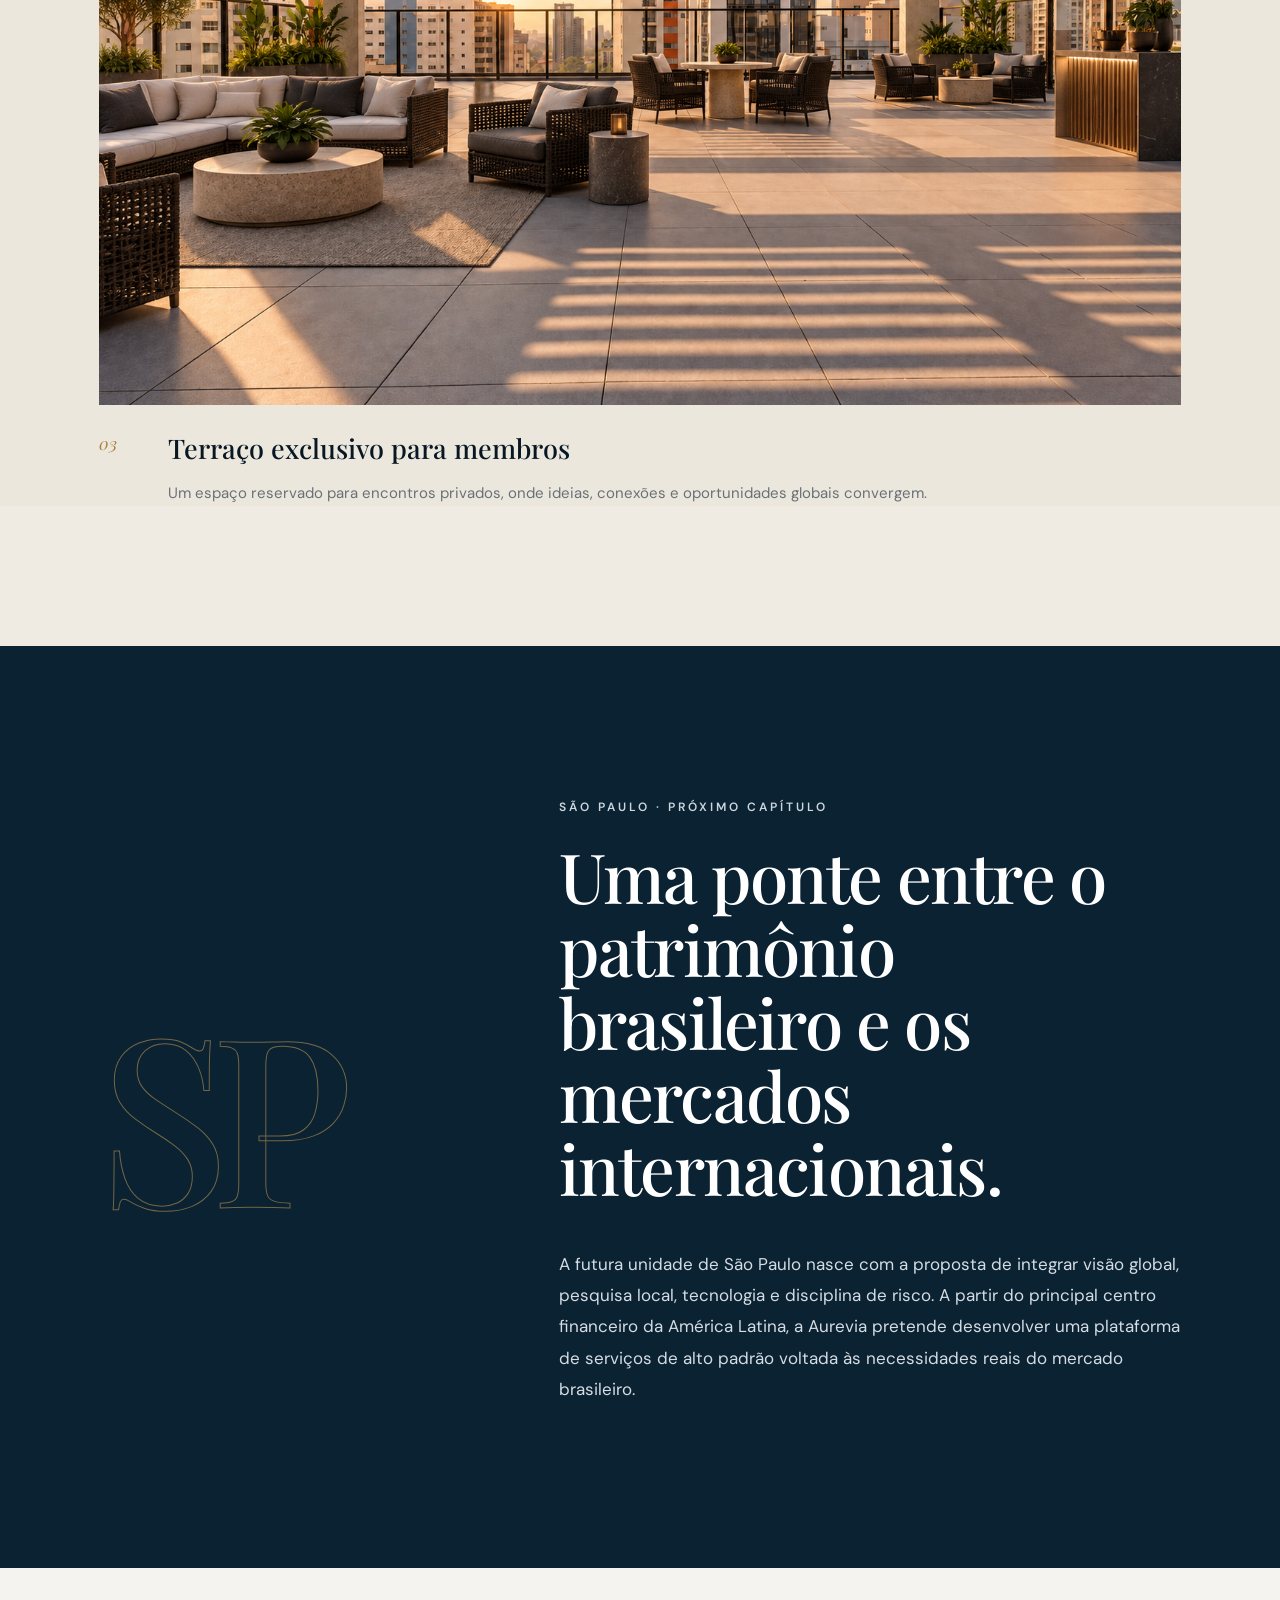
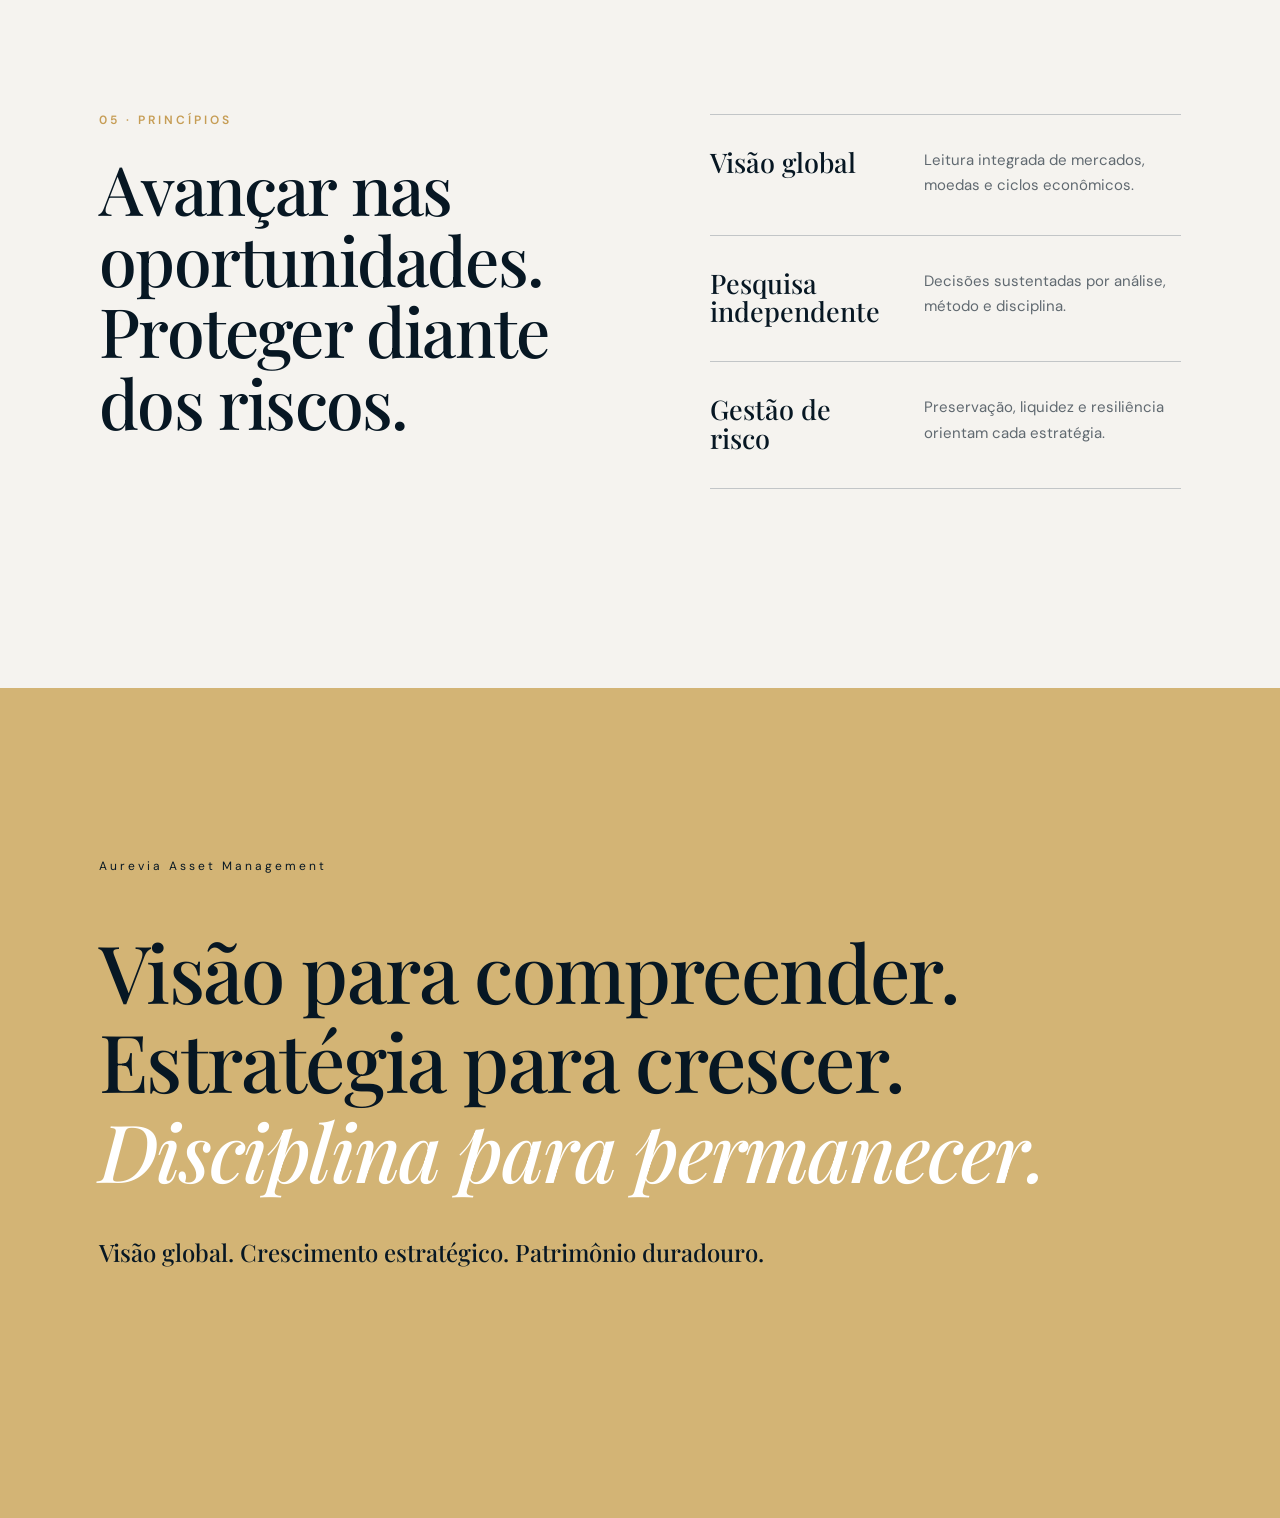
==== commit dc331fe4: "Update assistant name and portrait to Giovanna" ====
--- a/index.html
+++ b/index.html
@@ -30,10 +30,10 @@
 </div>
 </article>
 <article class="leadership-profile">
-<img src="assets/selena.png" alt="Maria — Assistente Executiva" width="1122" height="1402" loading="lazy">
+<img src="assets/giovanna.png" alt="Giovanna — Assistente Executiva" width="1122" height="1402" loading="lazy">
 <div class="leadership-copy">
 <p class="leadership-role">Assistente Executiva</p>
-<h2>Maria</h2>
+<h2>Giovanna</h2>
 <p class="leadership-title" lang="pt-BR">Assistente Executiva</p>
 <p>Responsável pela coordenação administrativa, pela gestão de agendas e pelo apoio à comunicação com clientes e parceiros da Aurevia, auxiliando a equipe de gestão a manter as operações diárias eficientes e organizadas.</p>
 <p>Com profissionalismo, atenção aos detalhes e rigorosa confidencialidade, oferece suporte ao atendimento aos clientes e às atividades de gestão da empresa.</p>
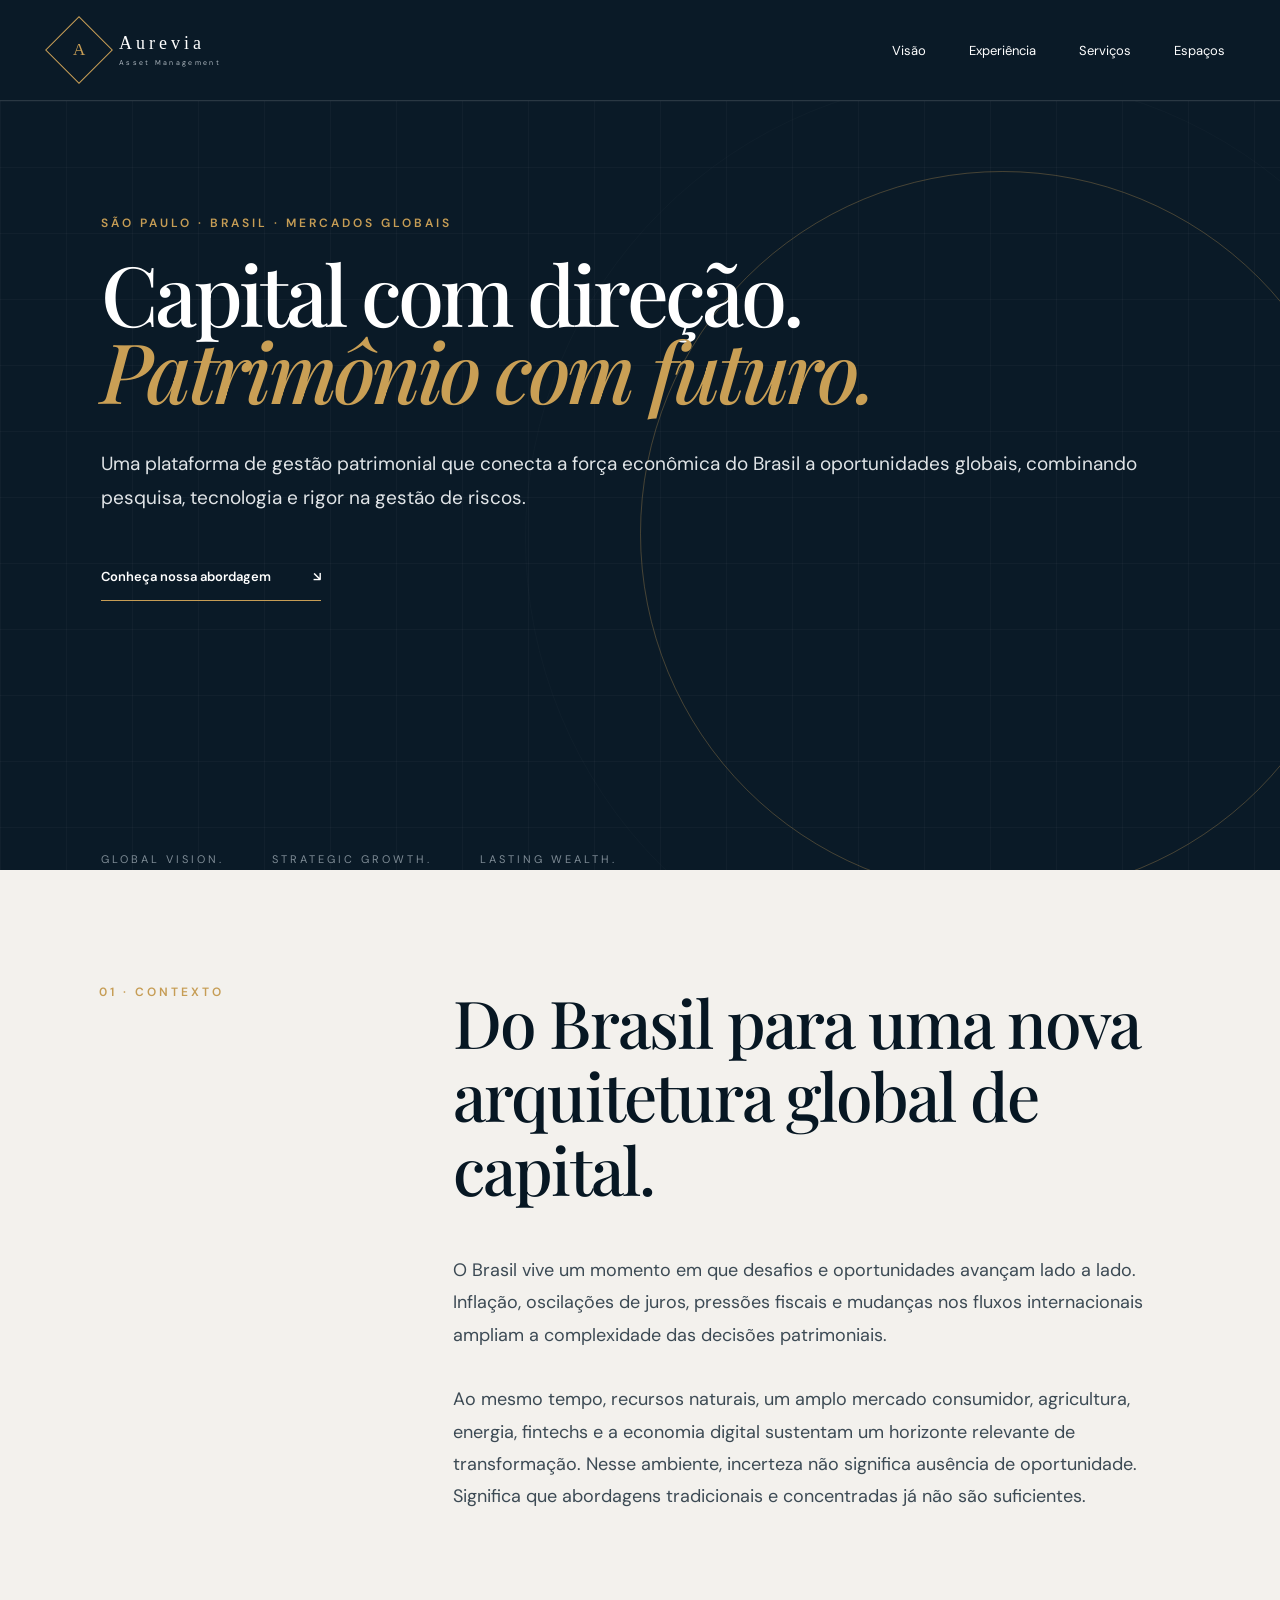
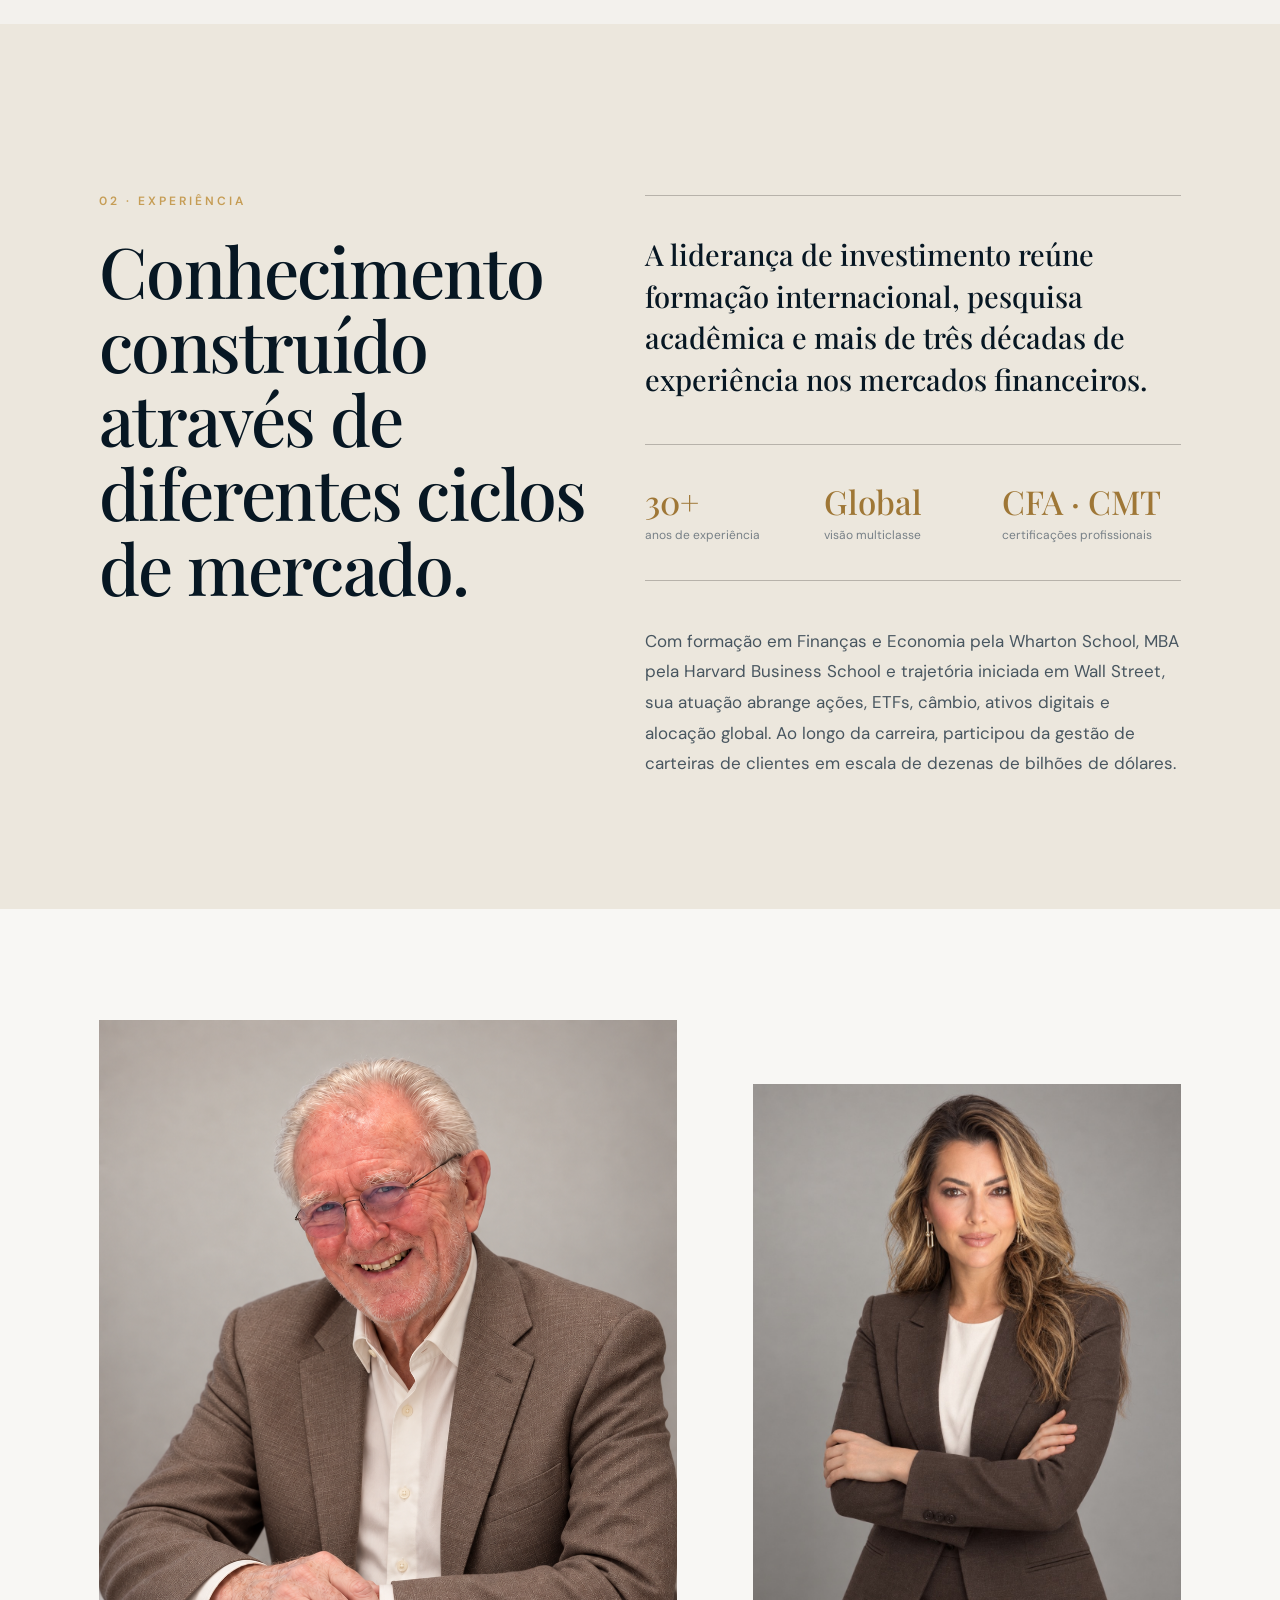
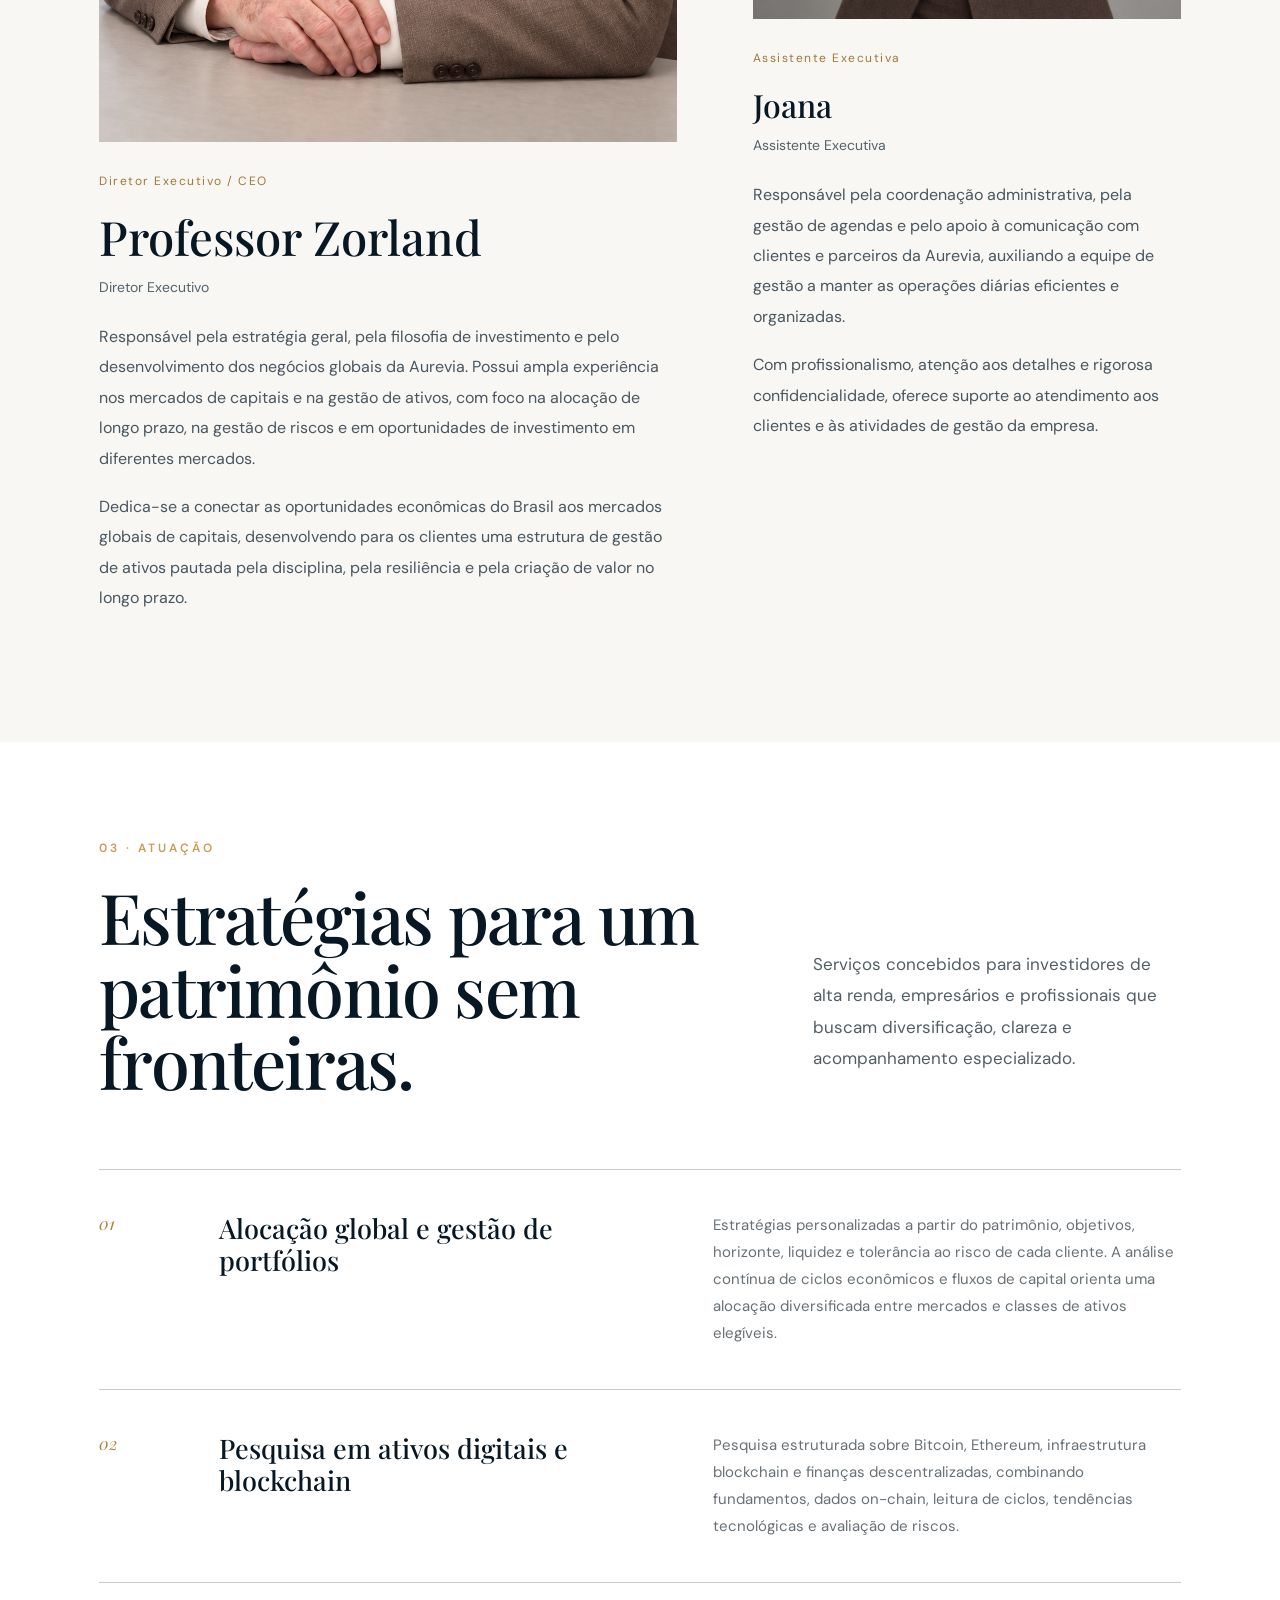
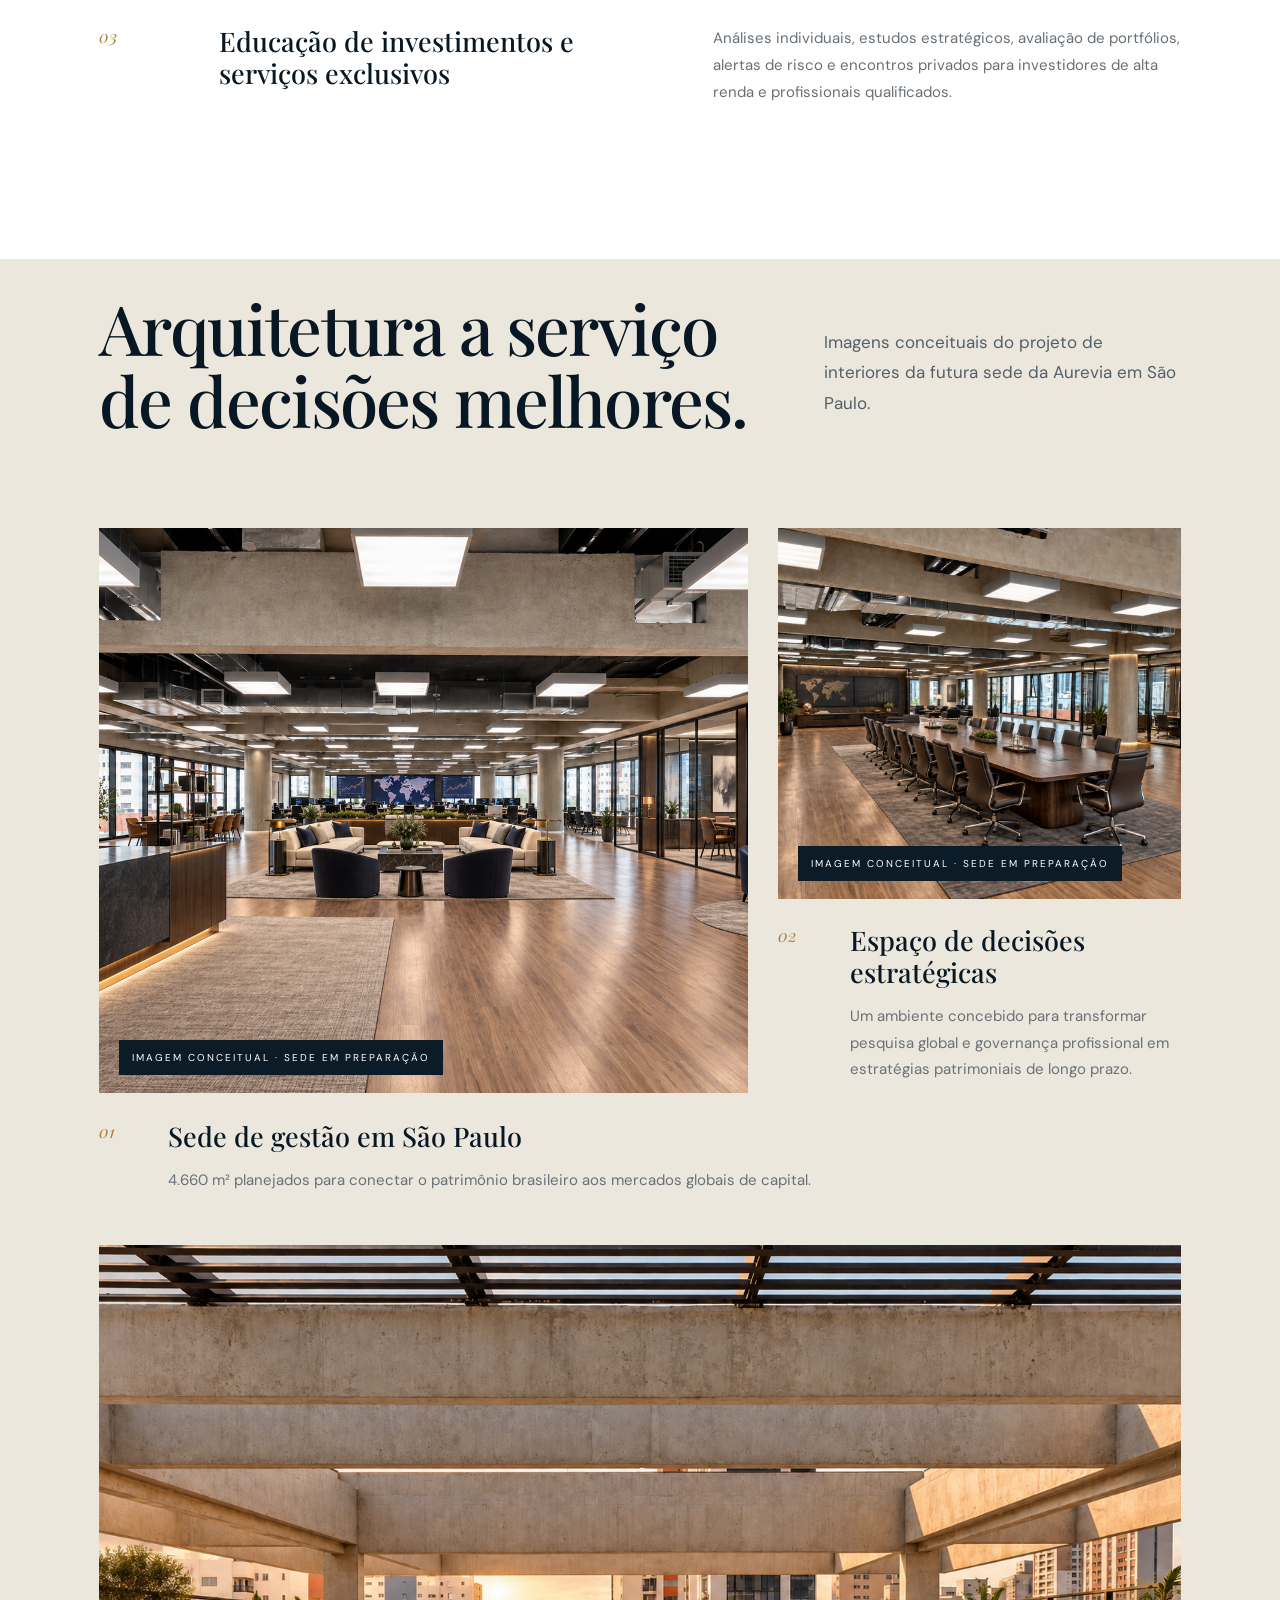
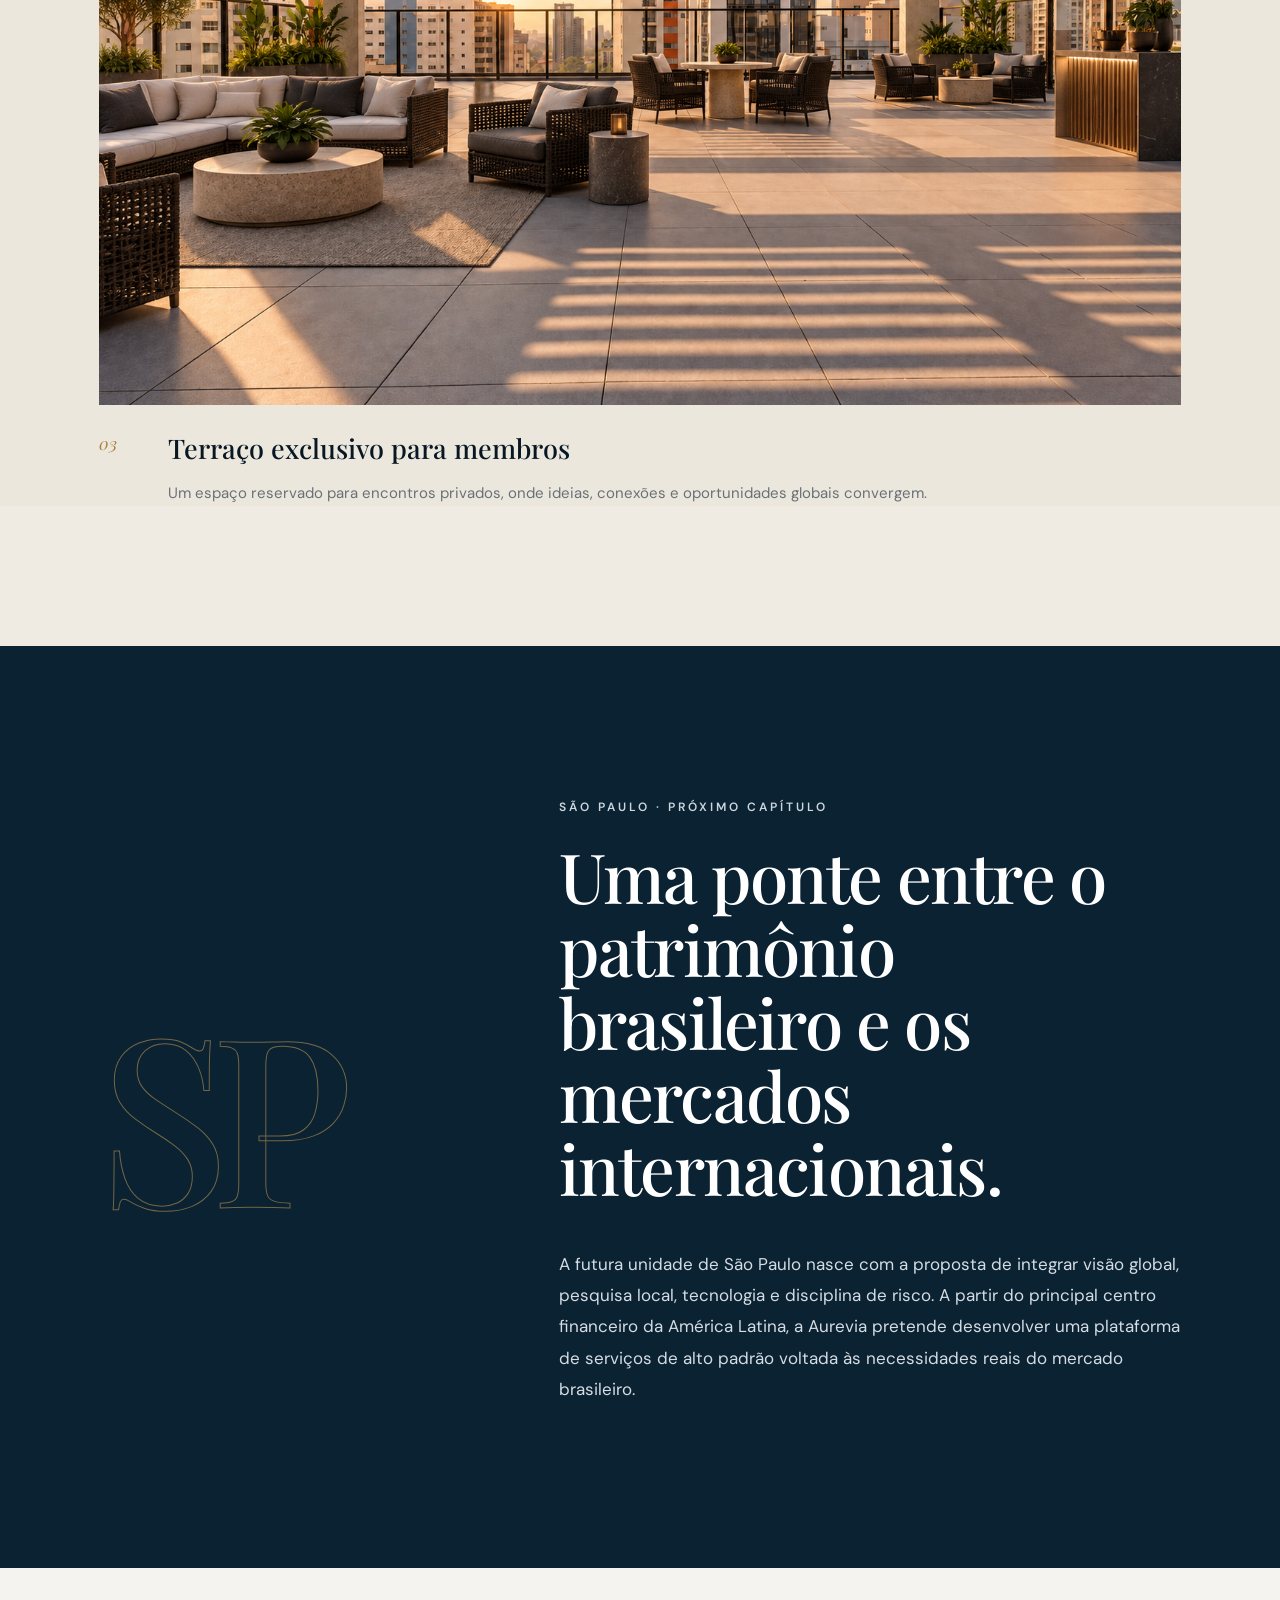
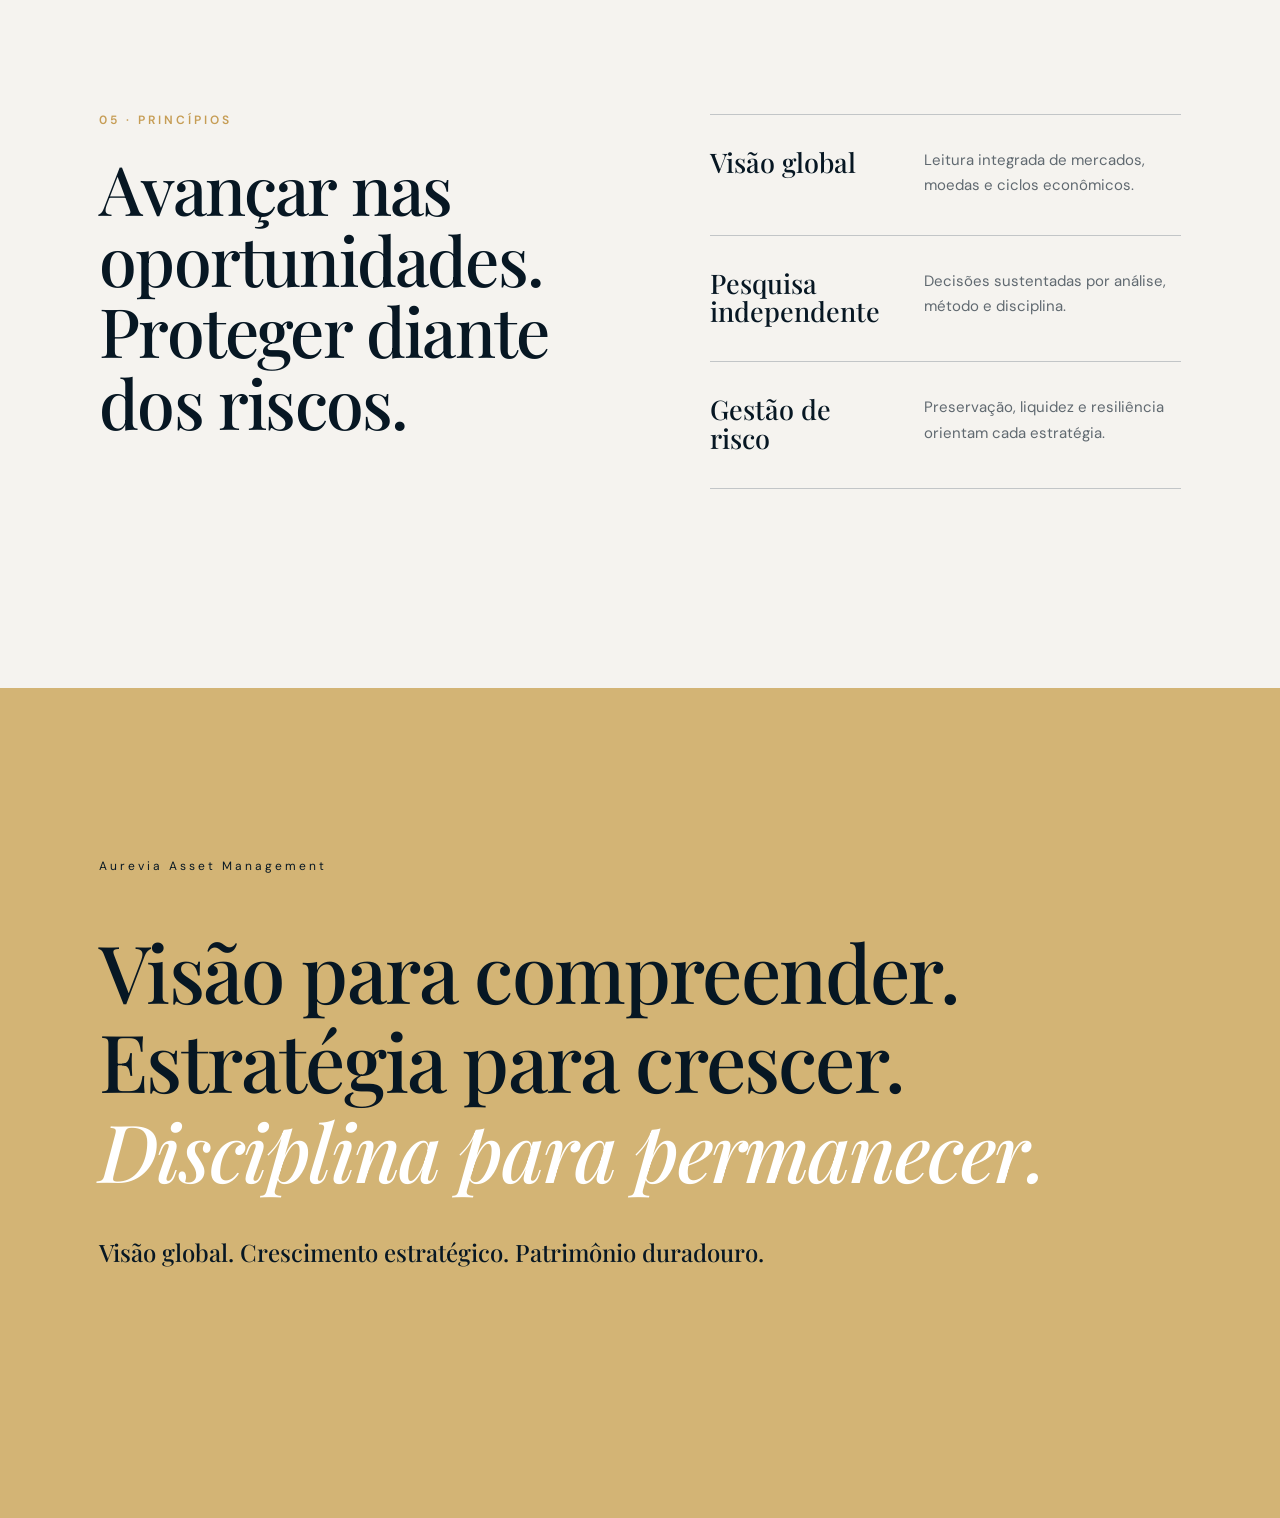
==== commit 10c45a25: "Update assistant name and portrait to Joana" ====
--- a/index.html
+++ b/index.html
@@ -30,10 +30,10 @@
 </div>
 </article>
 <article class="leadership-profile">
-<img src="assets/giovanna.png" alt="Giovanna — Assistente Executiva" width="1122" height="1402" loading="lazy">
+<img src="assets/joana.png" alt="Joana — Assistente Executiva" width="1122" height="1402" loading="lazy">
 <div class="leadership-copy">
 <p class="leadership-role">Assistente Executiva</p>
-<h2>Giovanna</h2>
+<h2>Joana</h2>
 <p class="leadership-title" lang="pt-BR">Assistente Executiva</p>
 <p>Responsável pela coordenação administrativa, pela gestão de agendas e pelo apoio à comunicação com clientes e parceiros da Aurevia, auxiliando a equipe de gestão a manter as operações diárias eficientes e organizadas.</p>
 <p>Com profissionalismo, atenção aos detalhes e rigorosa confidencialidade, oferece suporte ao atendimento aos clientes e às atividades de gestão da empresa.</p>
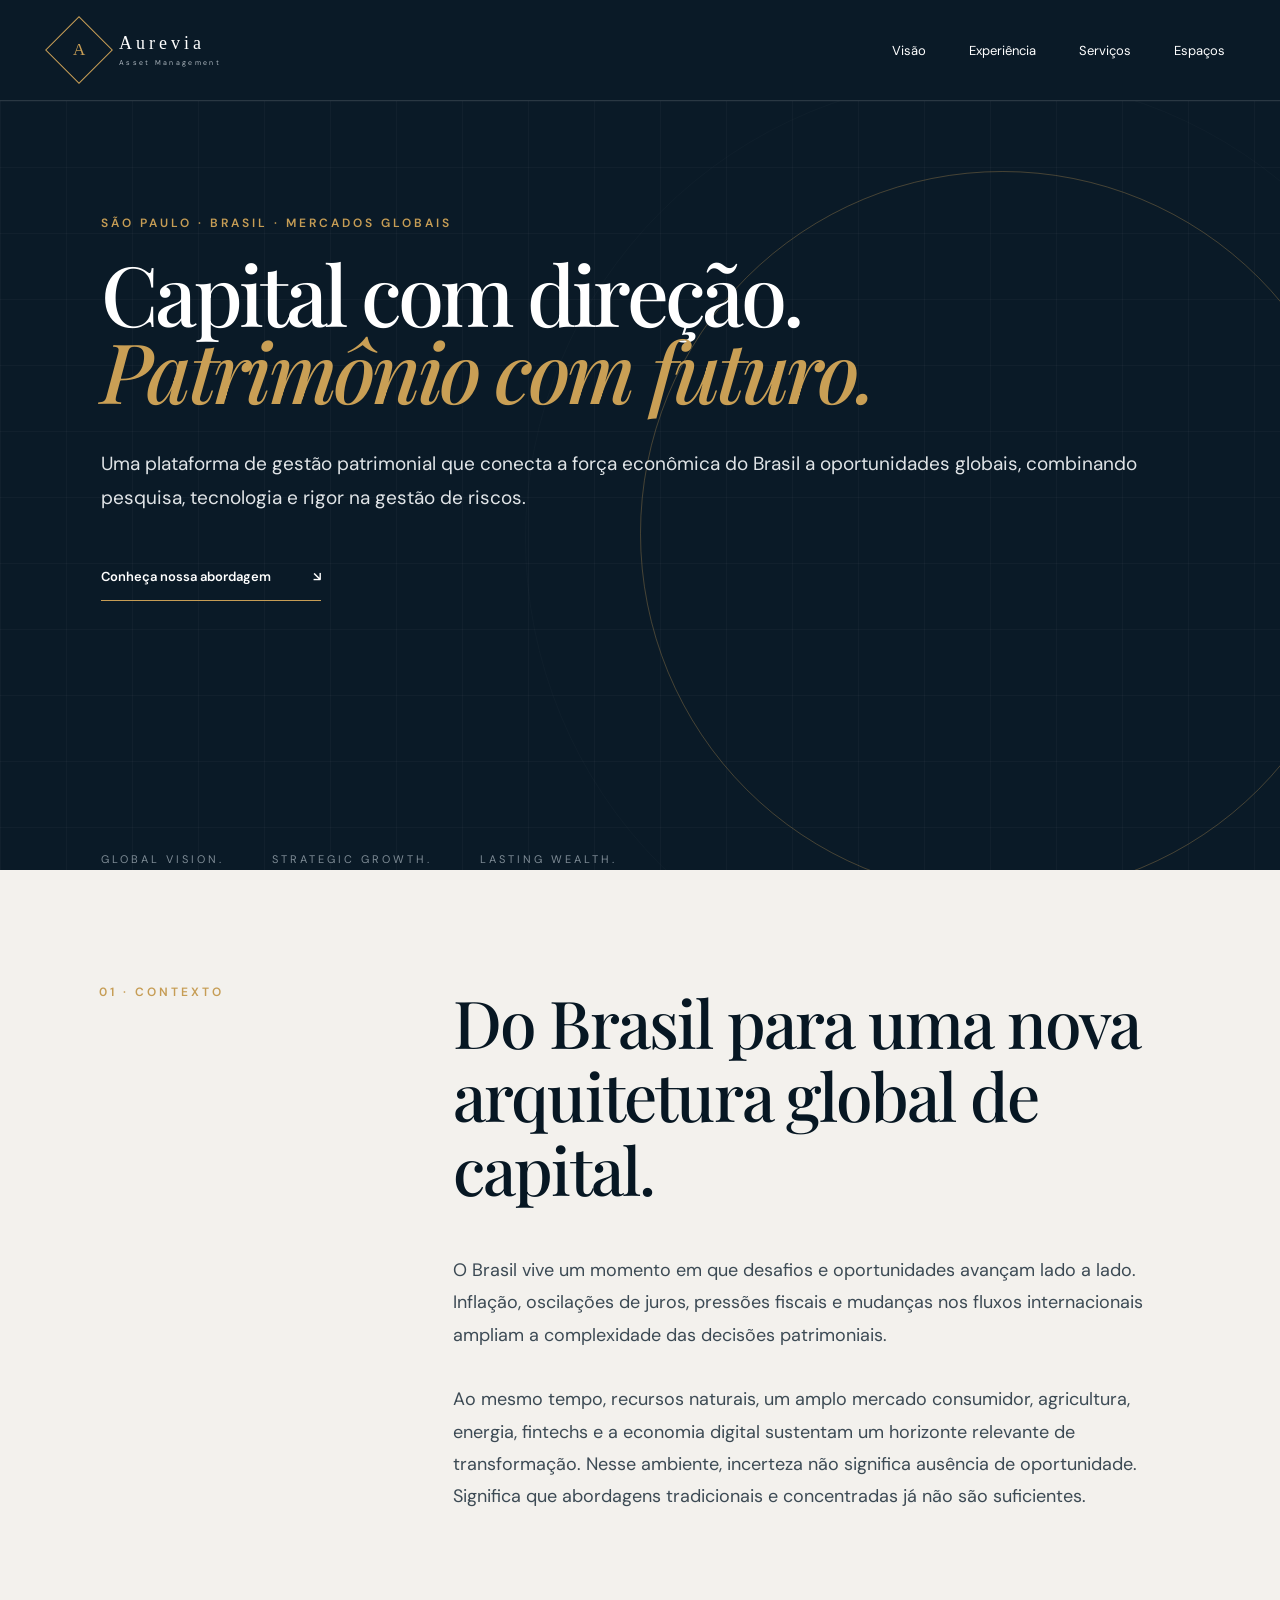
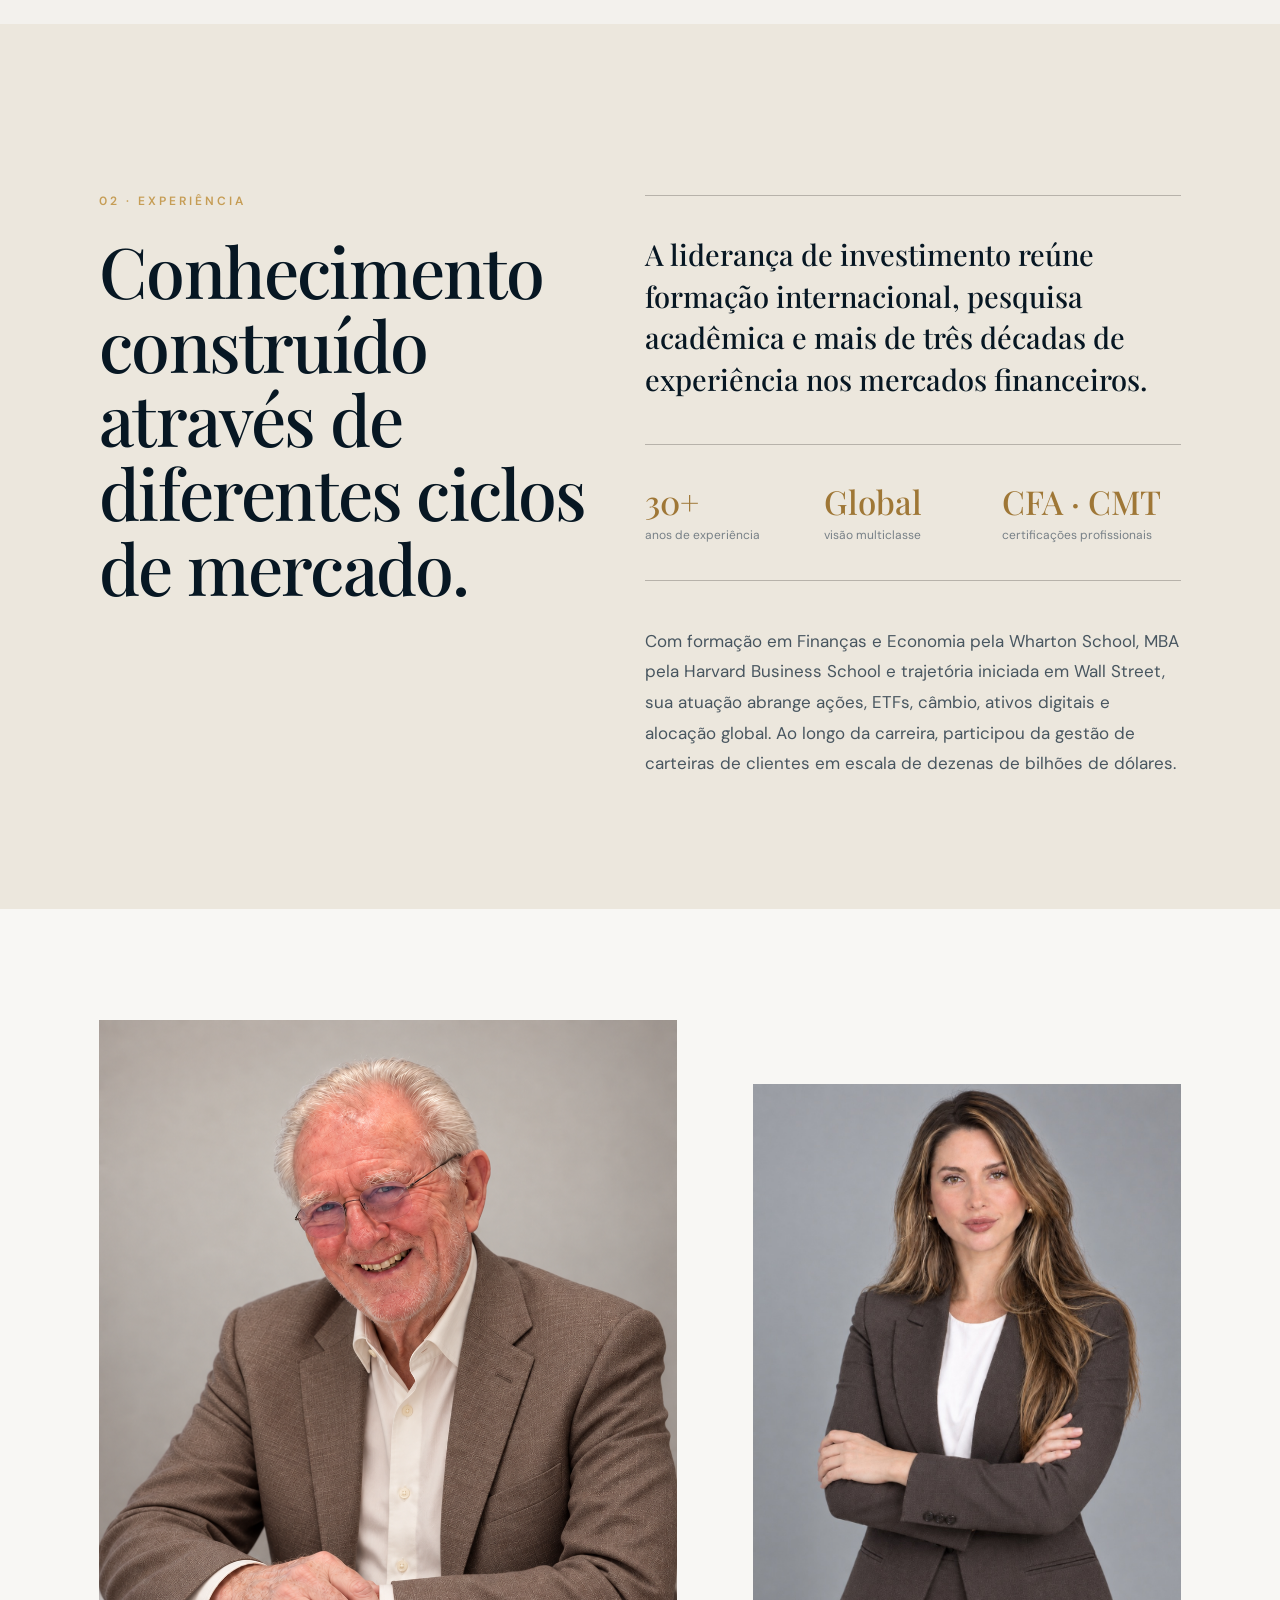
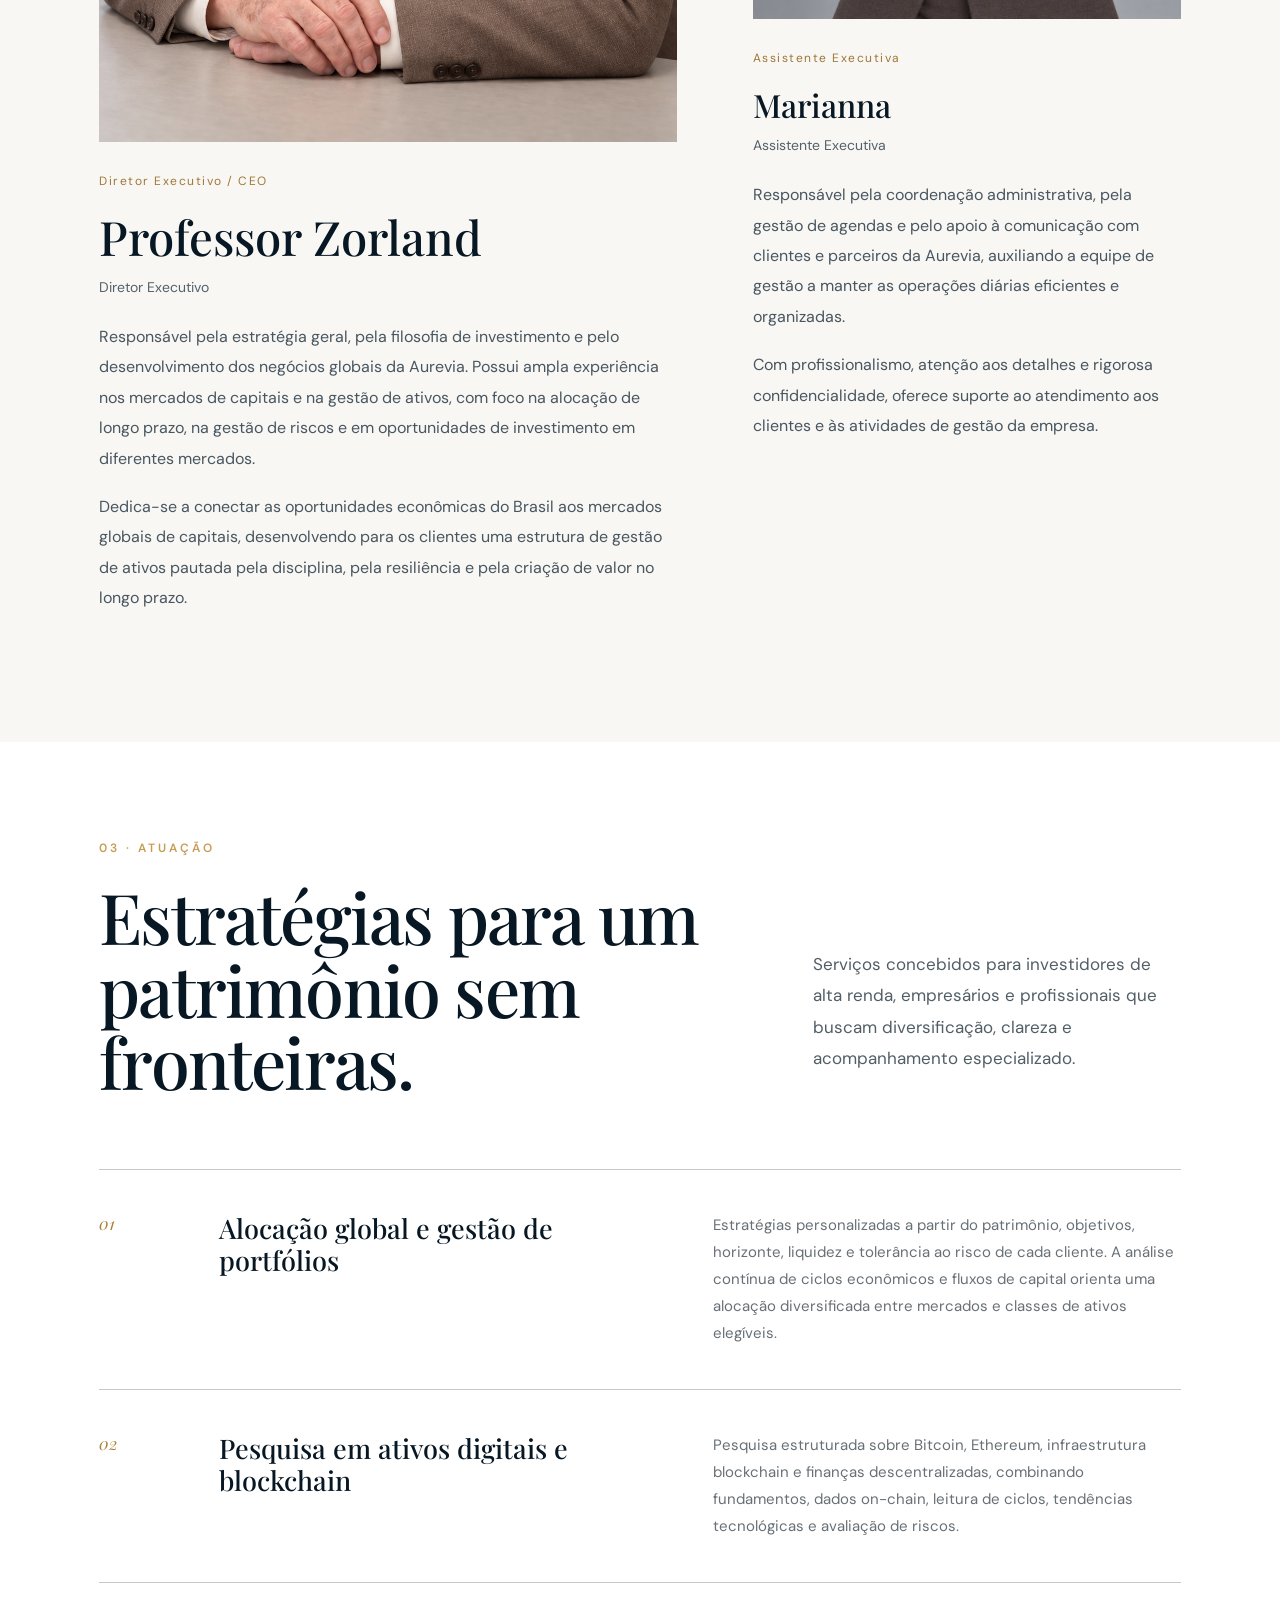
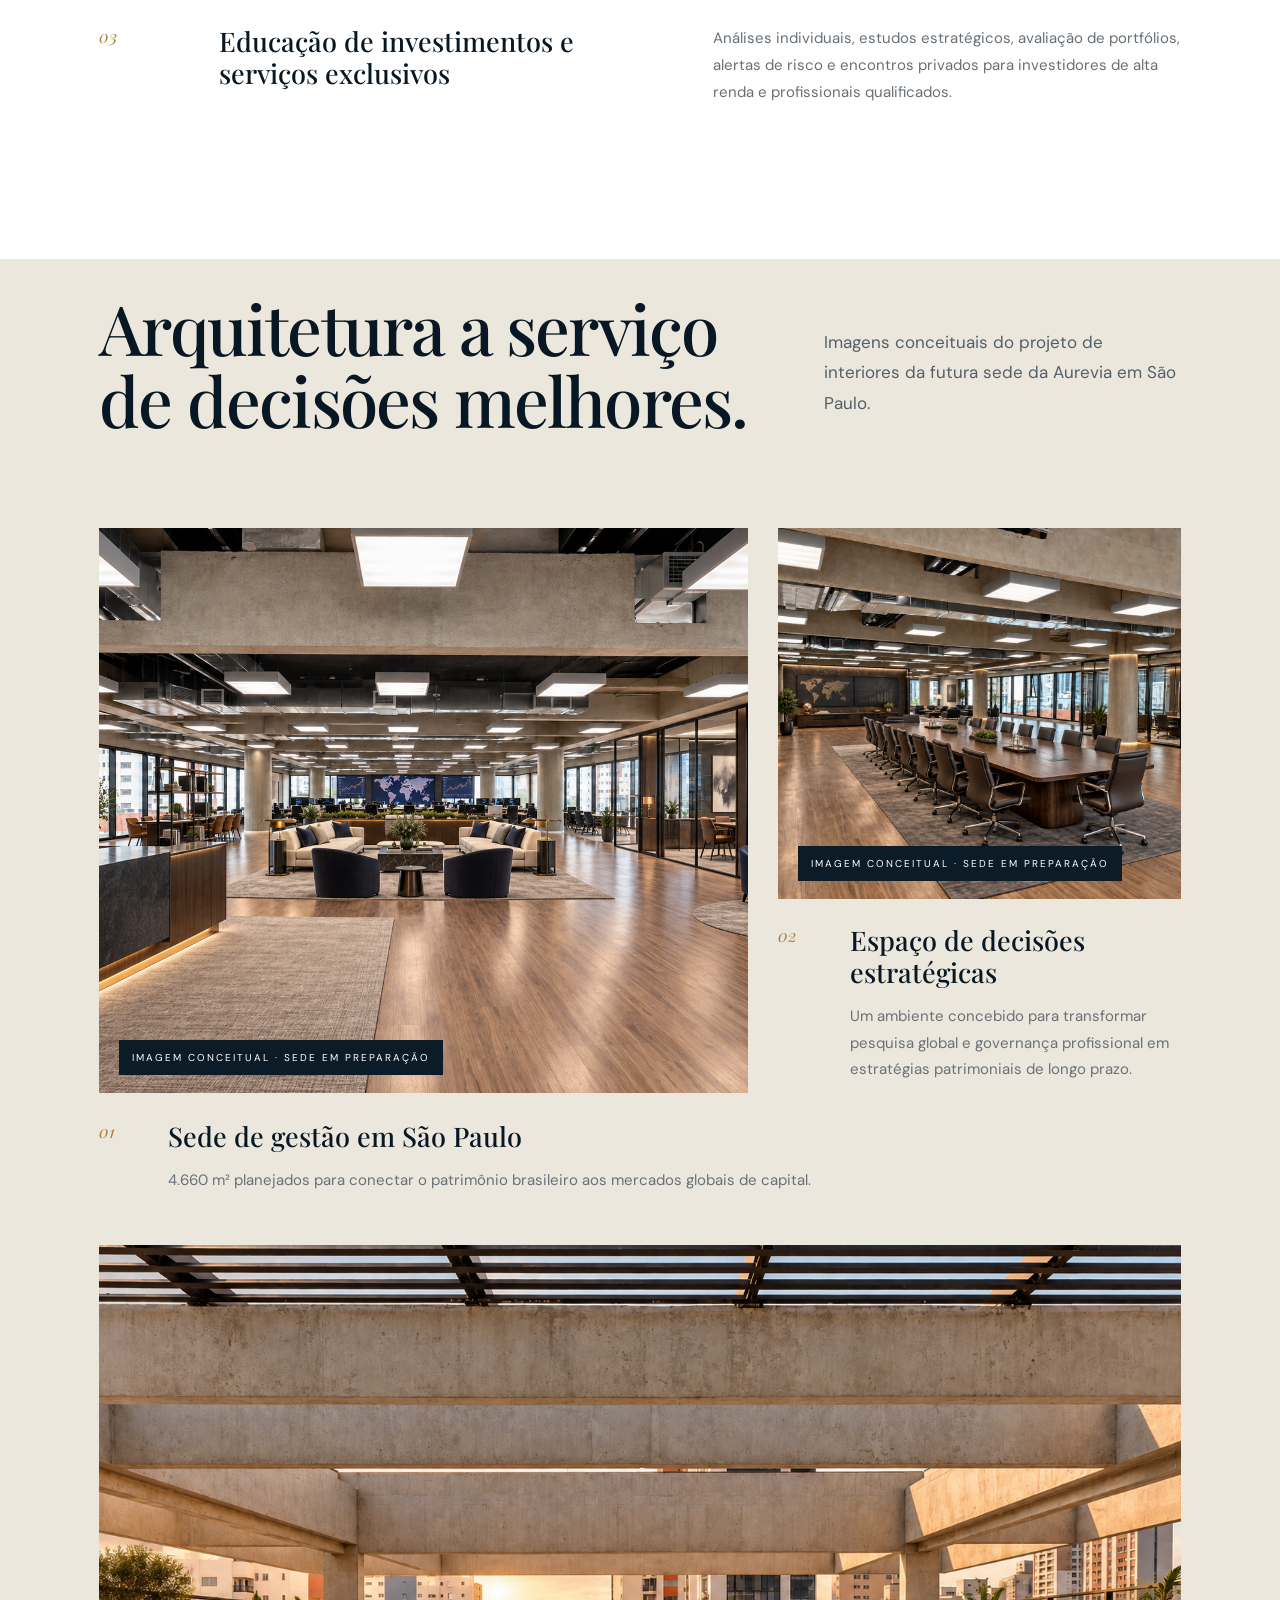
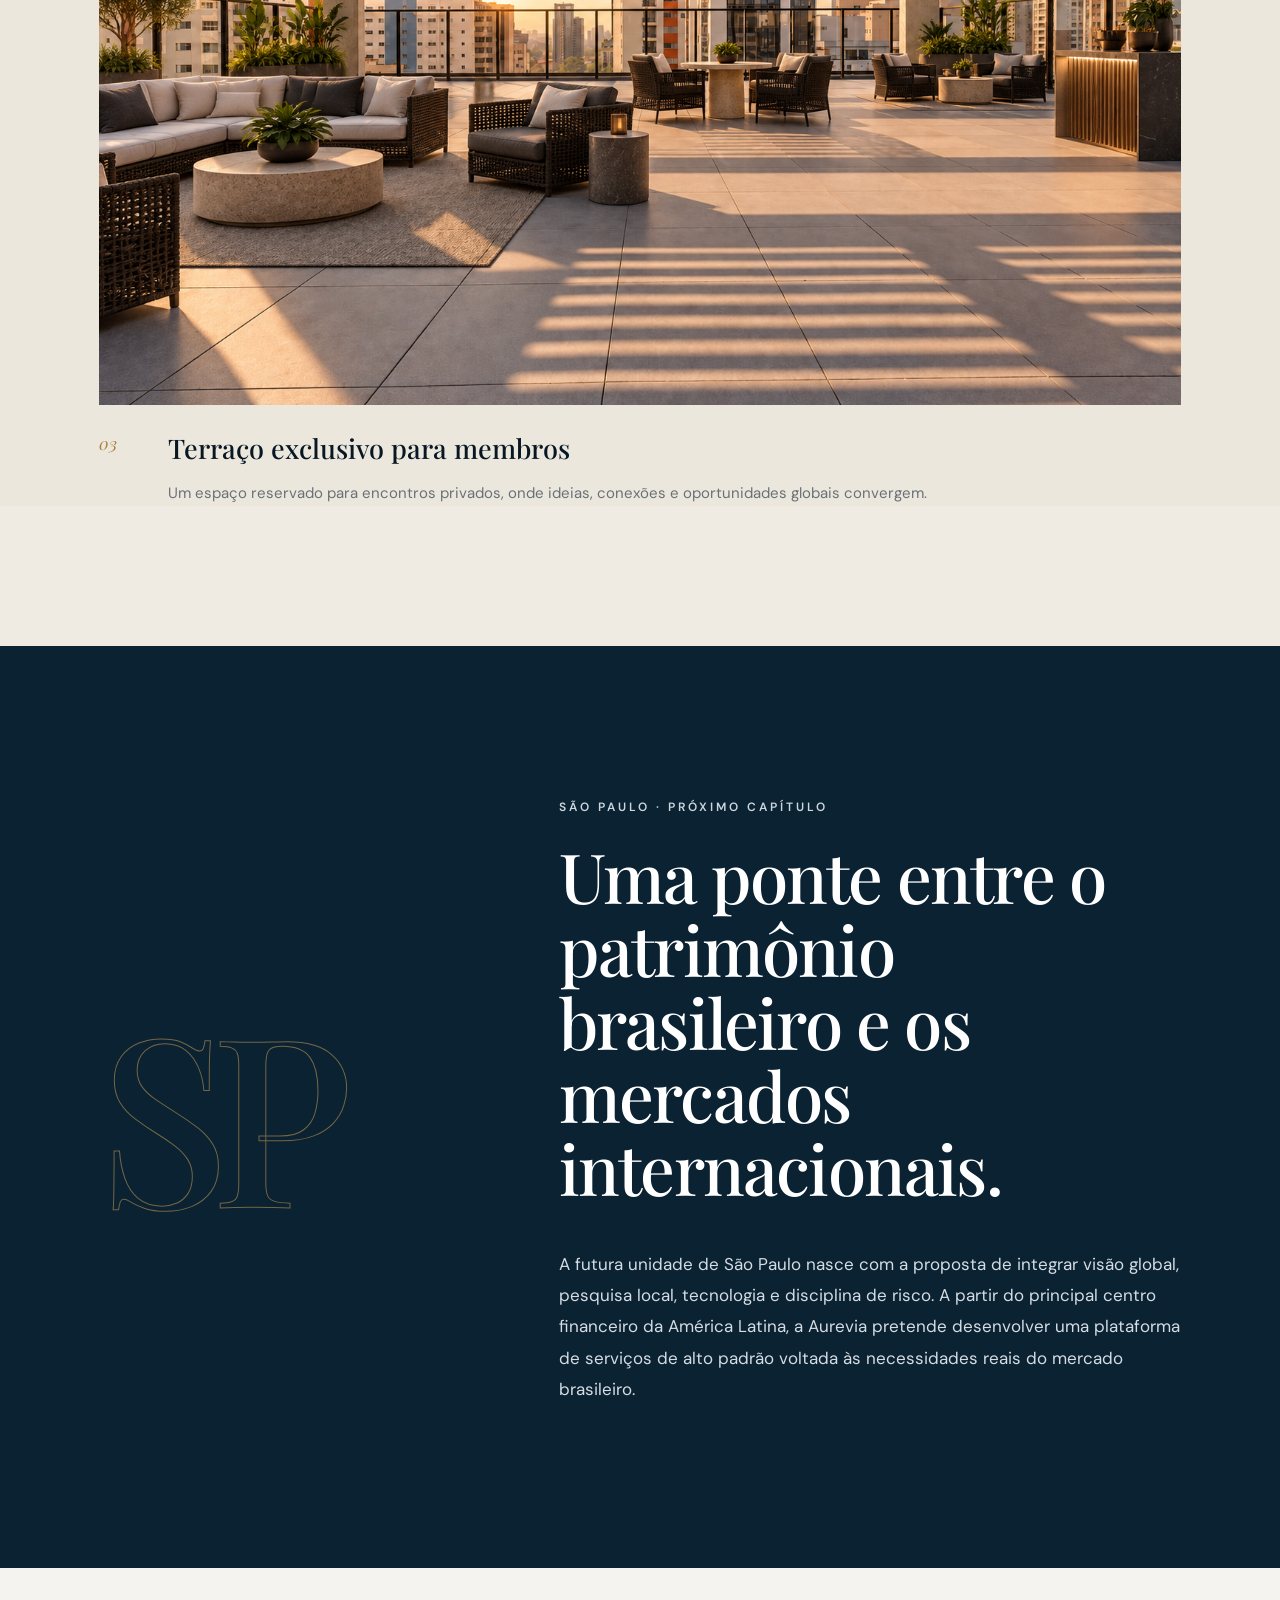
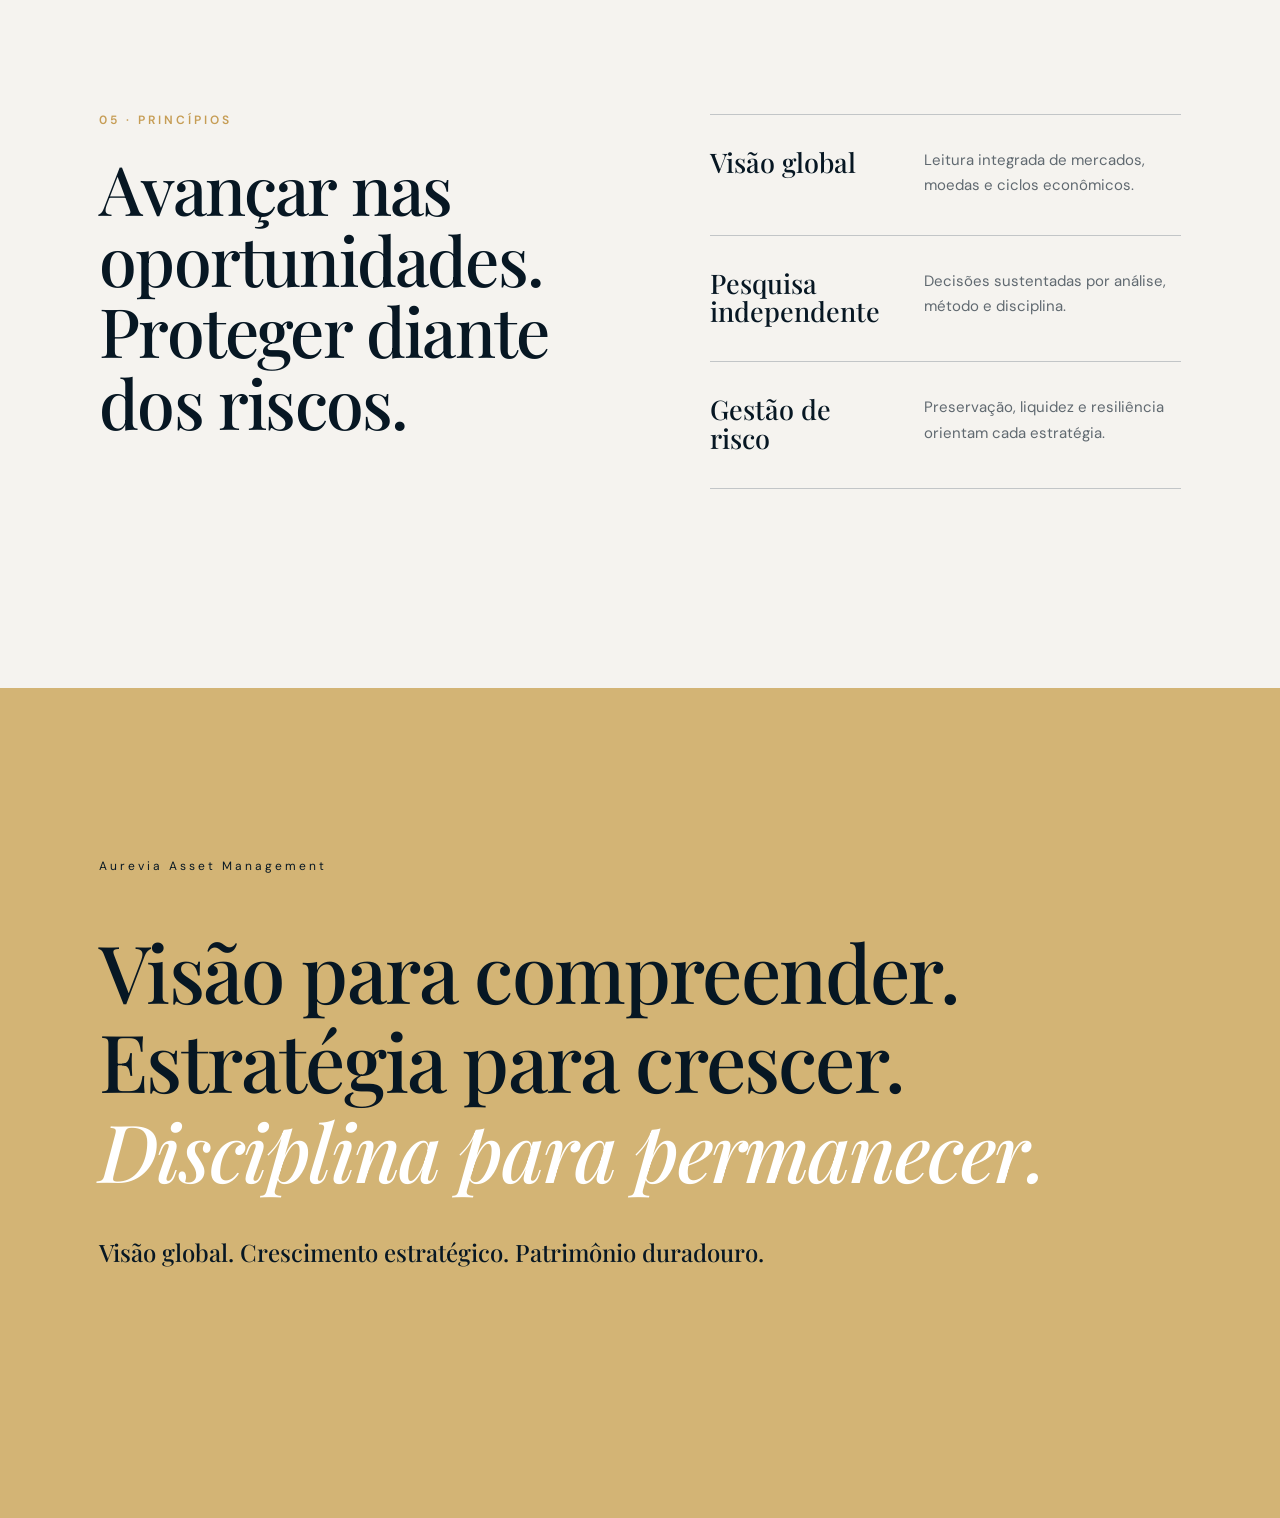
==== commit e509098b: "Update assistant name and portrait to Marianna" ====
--- a/index.html
+++ b/index.html
@@ -30,10 +30,10 @@
 </div>
 </article>
 <article class="leadership-profile">
-<img src="assets/joana.png" alt="Joana — Assistente Executiva" width="1122" height="1402" loading="lazy">
+<img src="assets/marianna.png" alt="Marianna — Assistente Executiva" width="1122" height="1402" loading="lazy">
 <div class="leadership-copy">
 <p class="leadership-role">Assistente Executiva</p>
-<h2>Joana</h2>
+<h2>Marianna</h2>
 <p class="leadership-title" lang="pt-BR">Assistente Executiva</p>
 <p>Responsável pela coordenação administrativa, pela gestão de agendas e pelo apoio à comunicação com clientes e parceiros da Aurevia, auxiliando a equipe de gestão a manter as operações diárias eficientes e organizadas.</p>
 <p>Com profissionalismo, atenção aos detalhes e rigorosa confidencialidade, oferece suporte ao atendimento aos clientes e às atividades de gestão da empresa.</p>
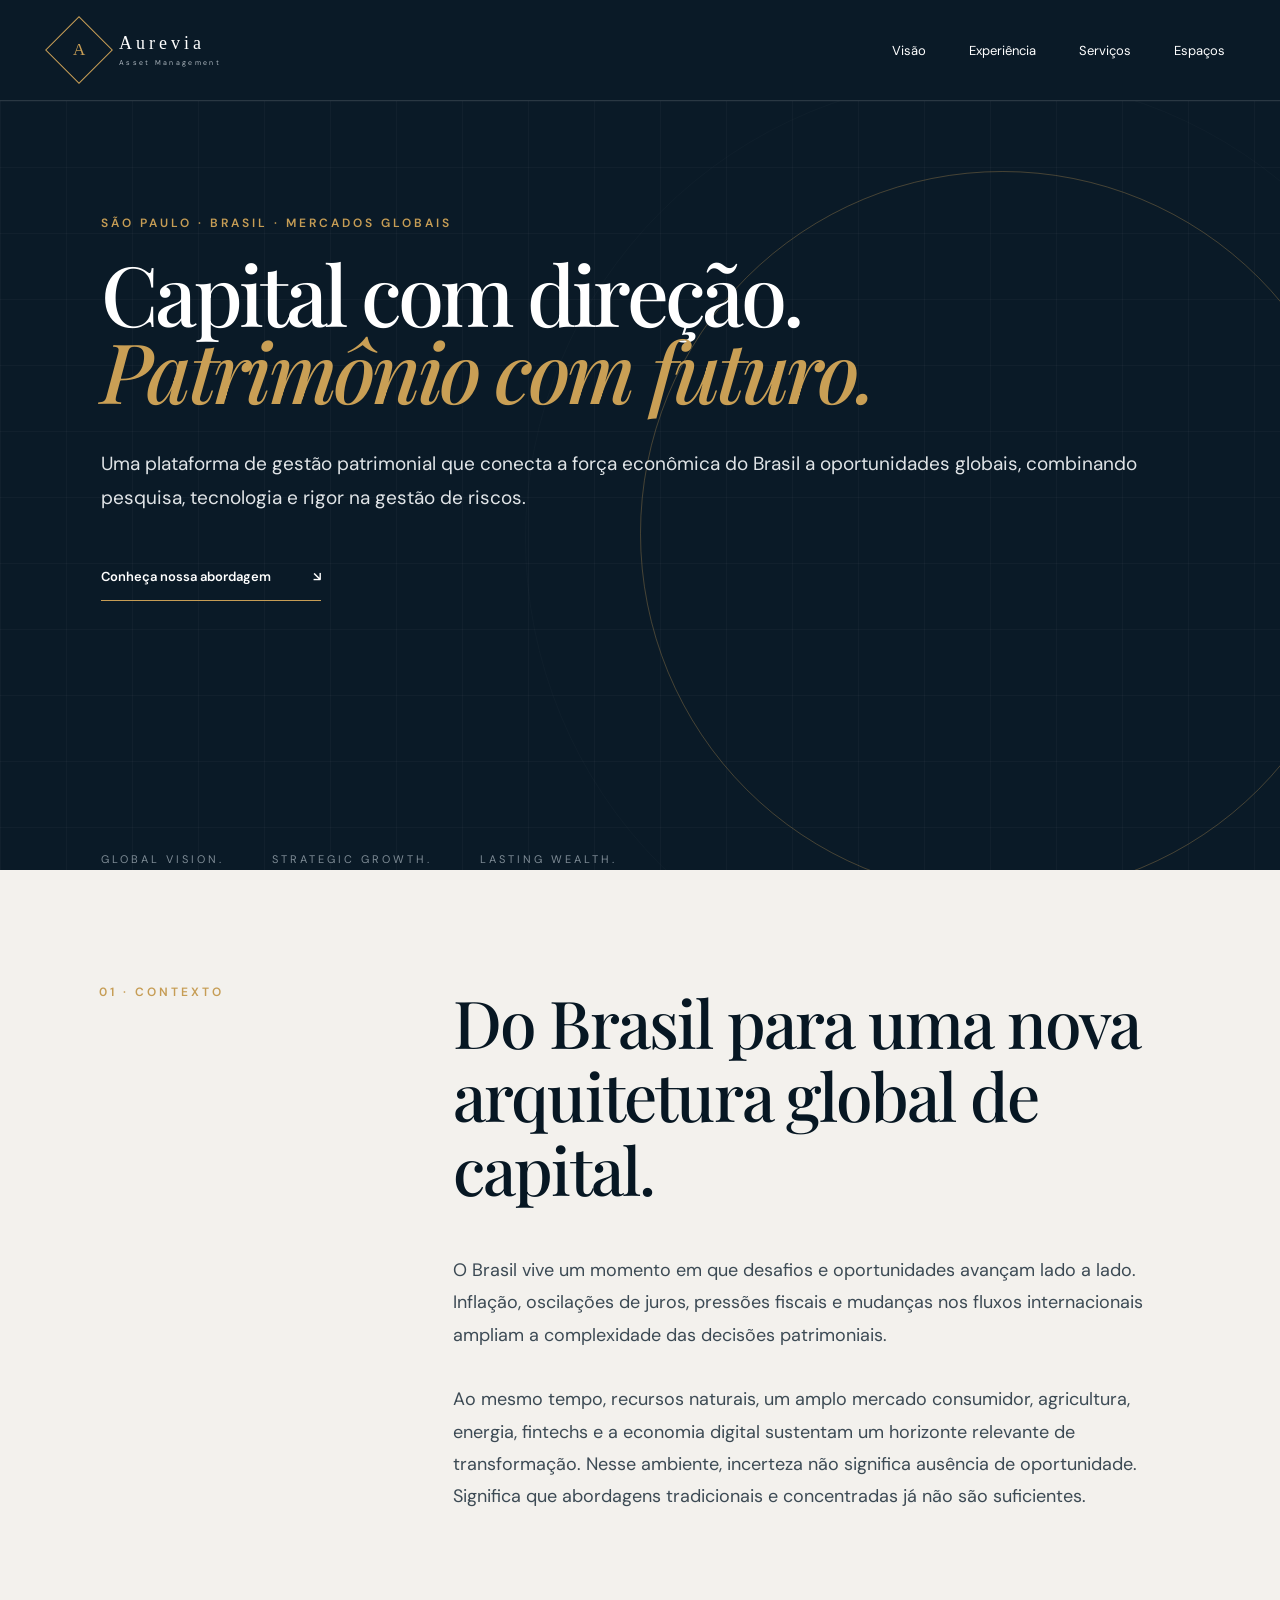
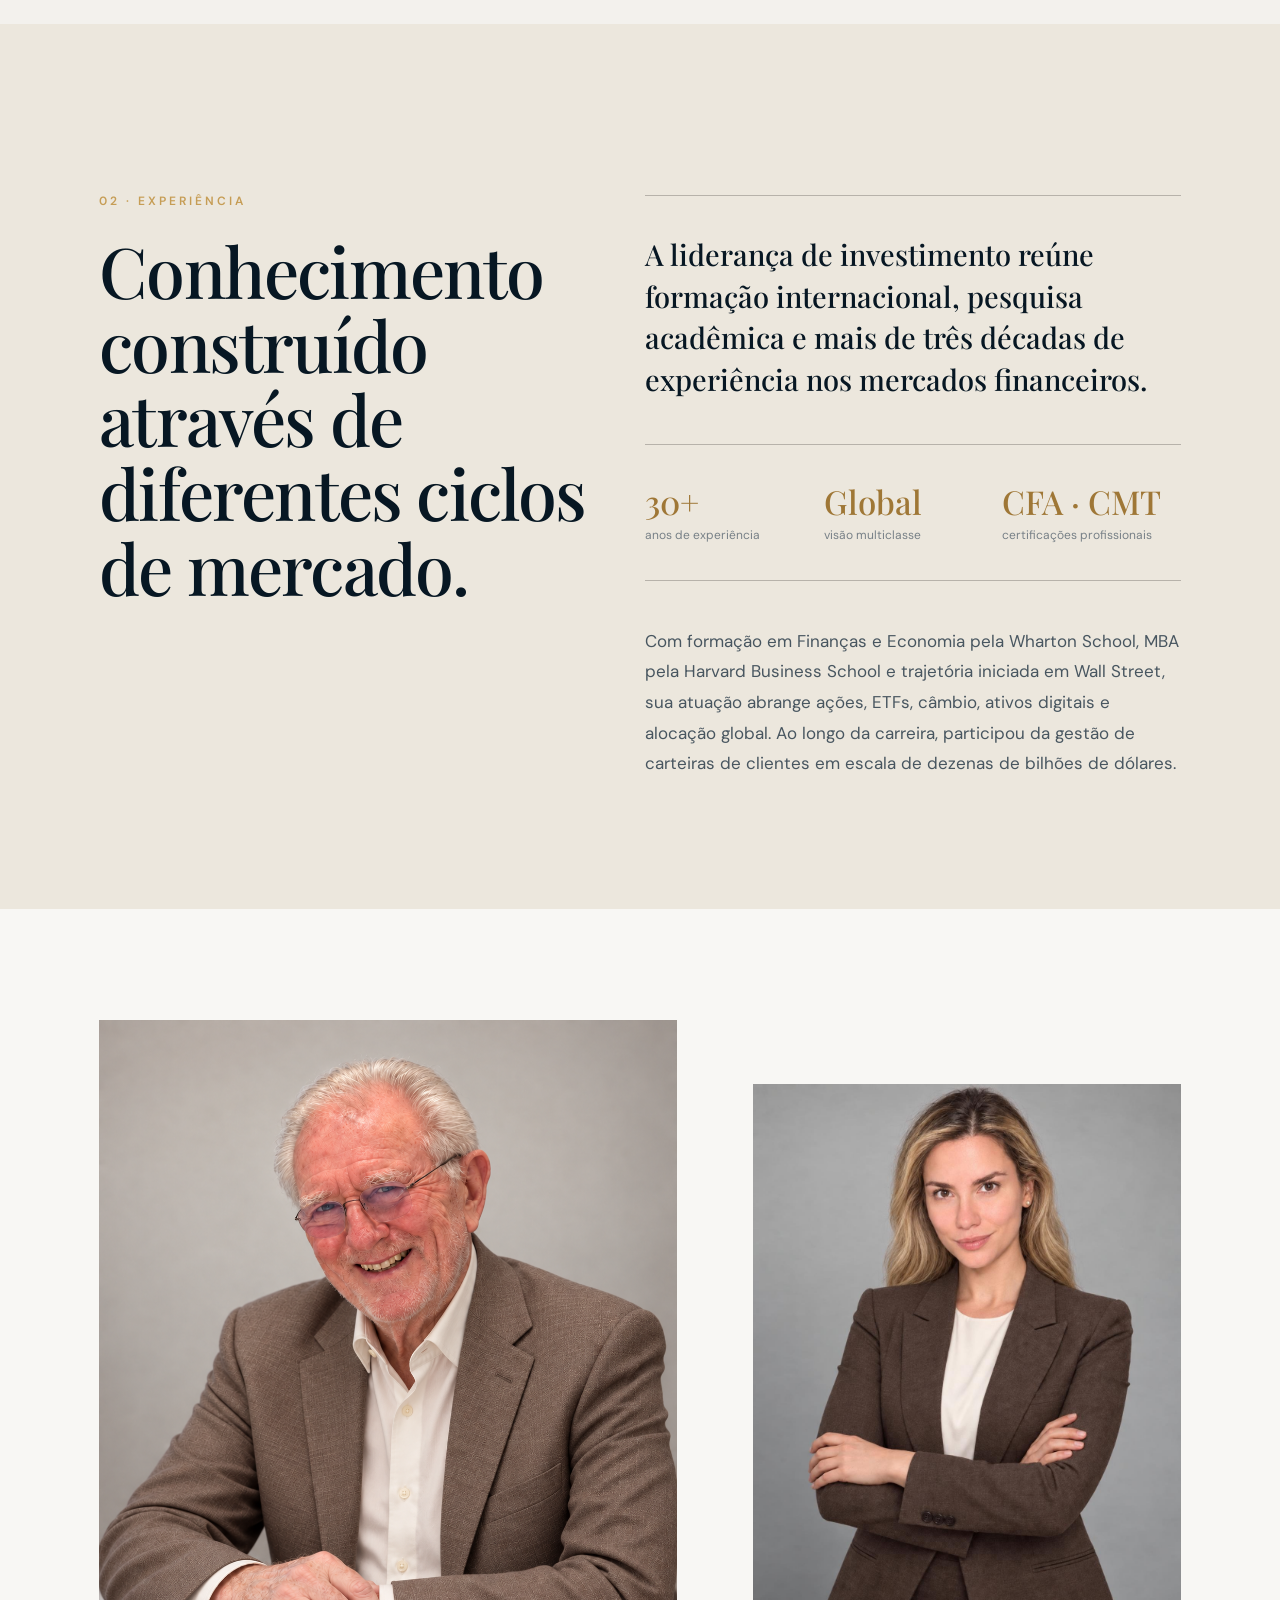
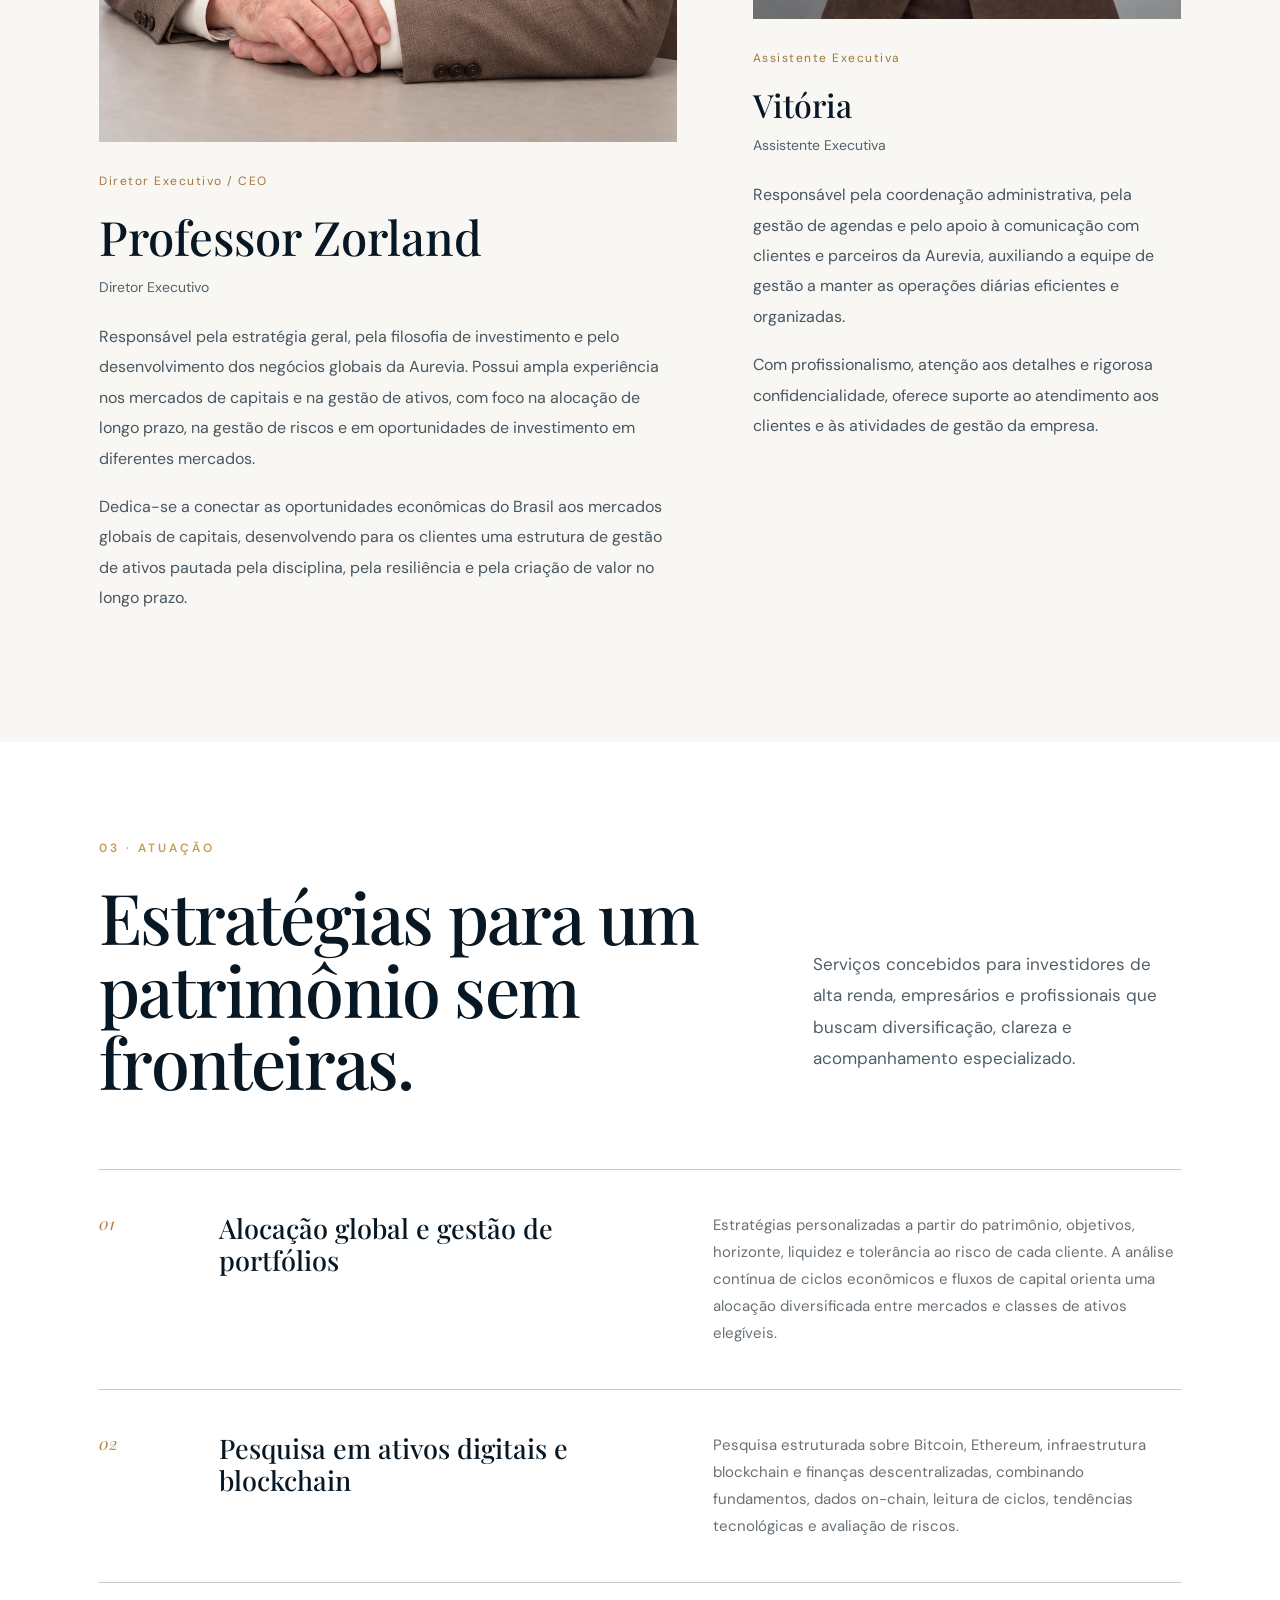
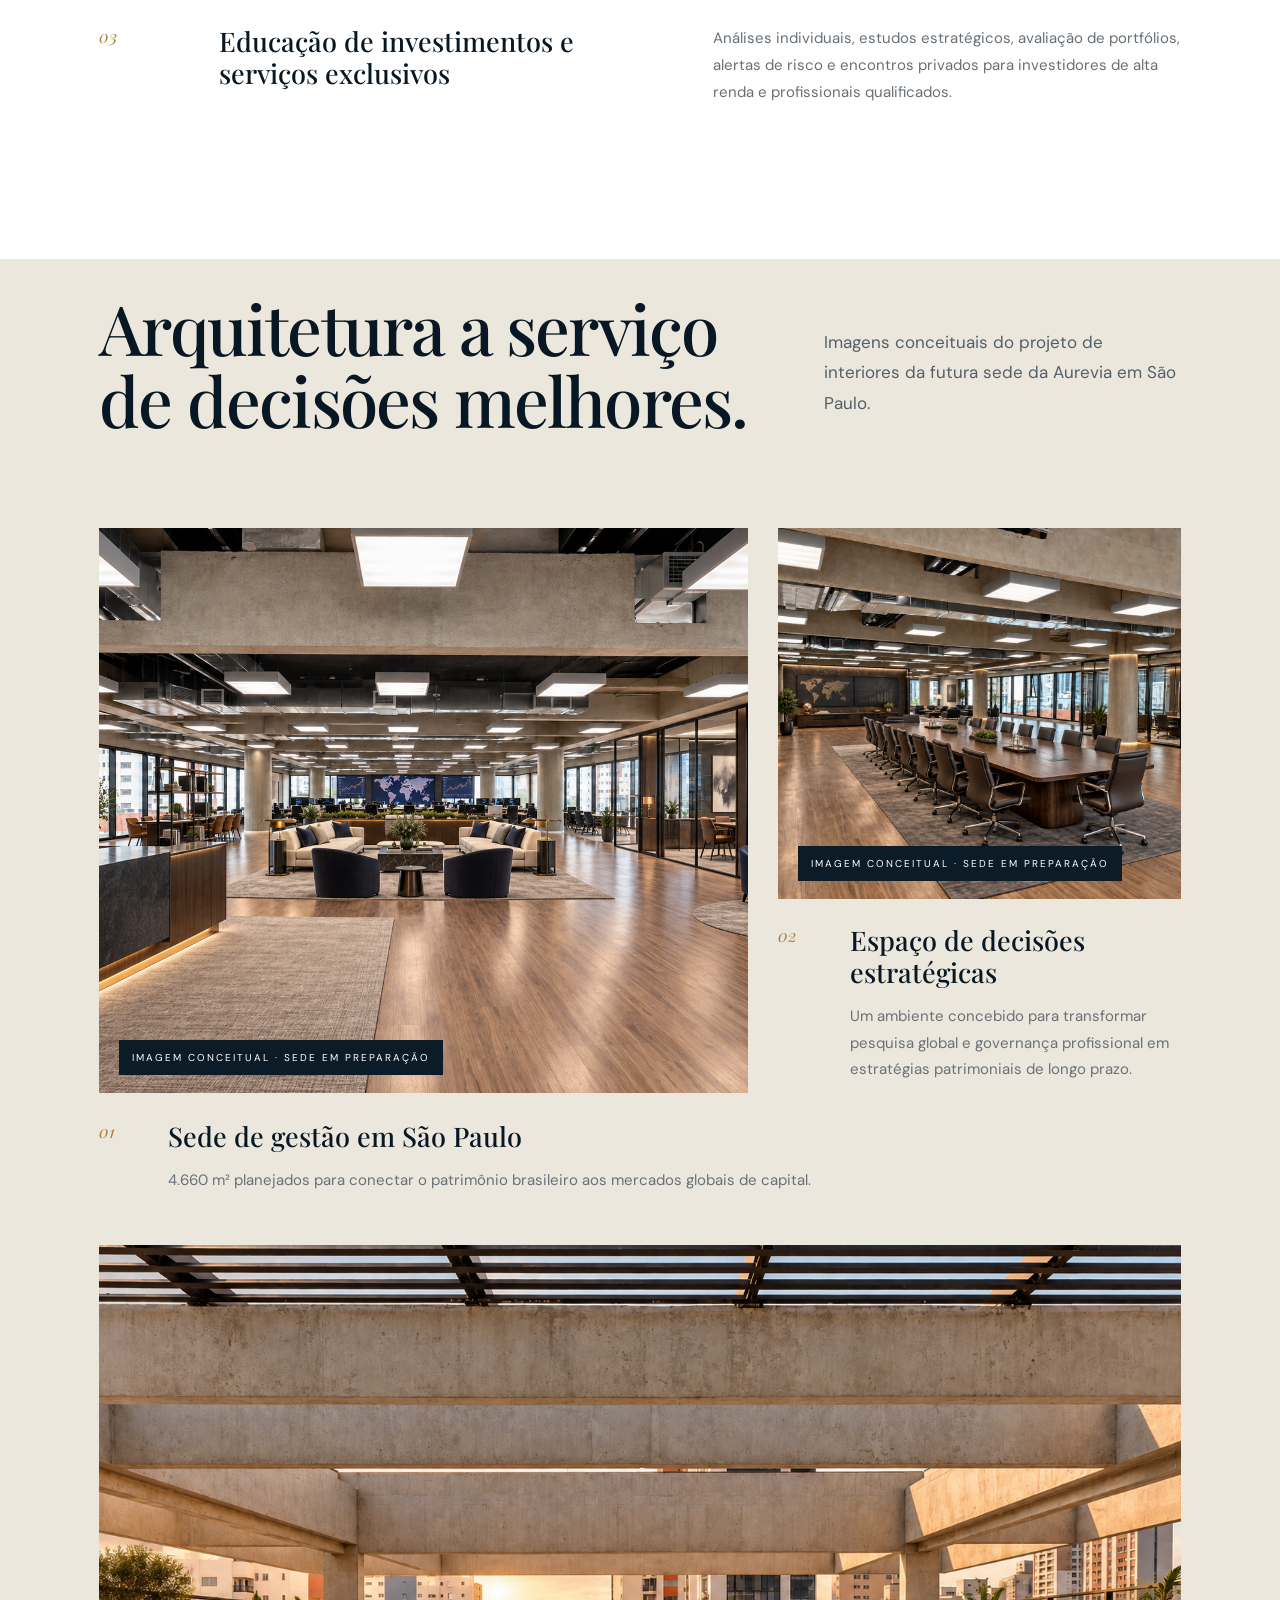
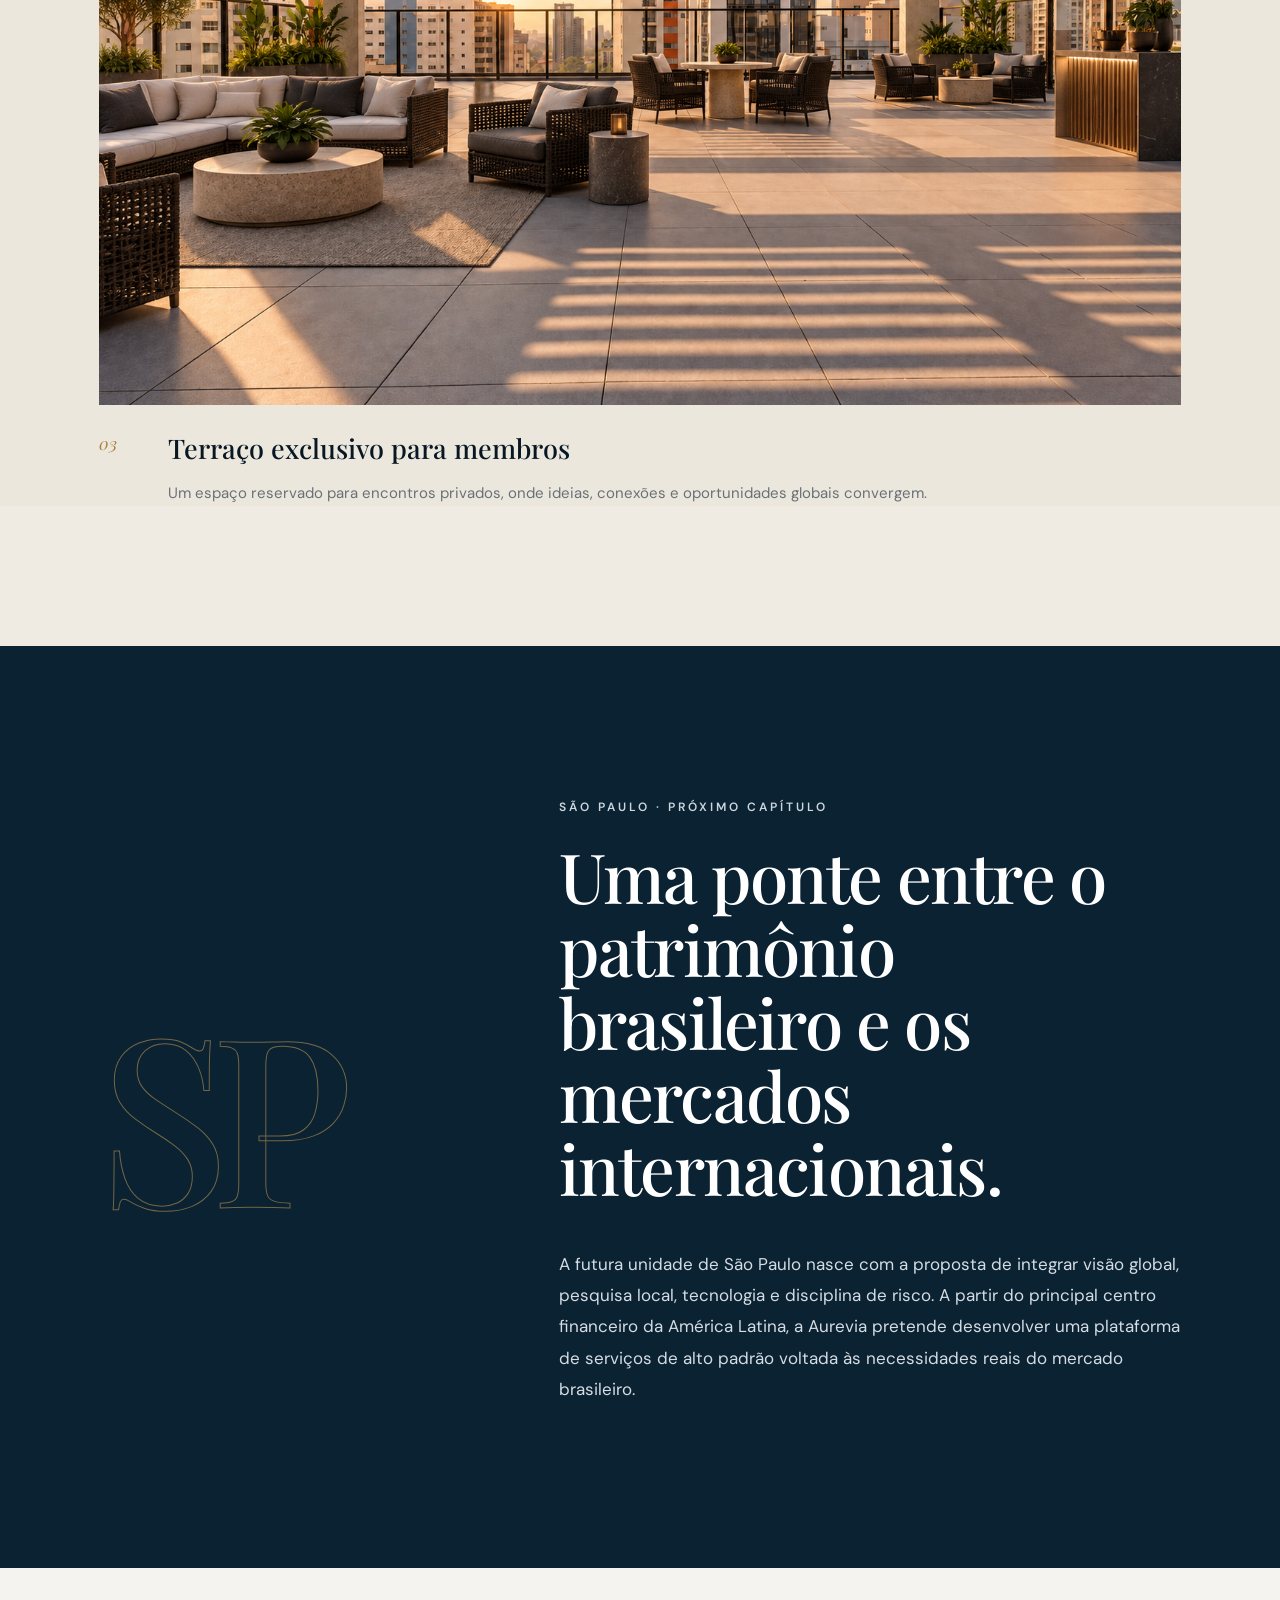
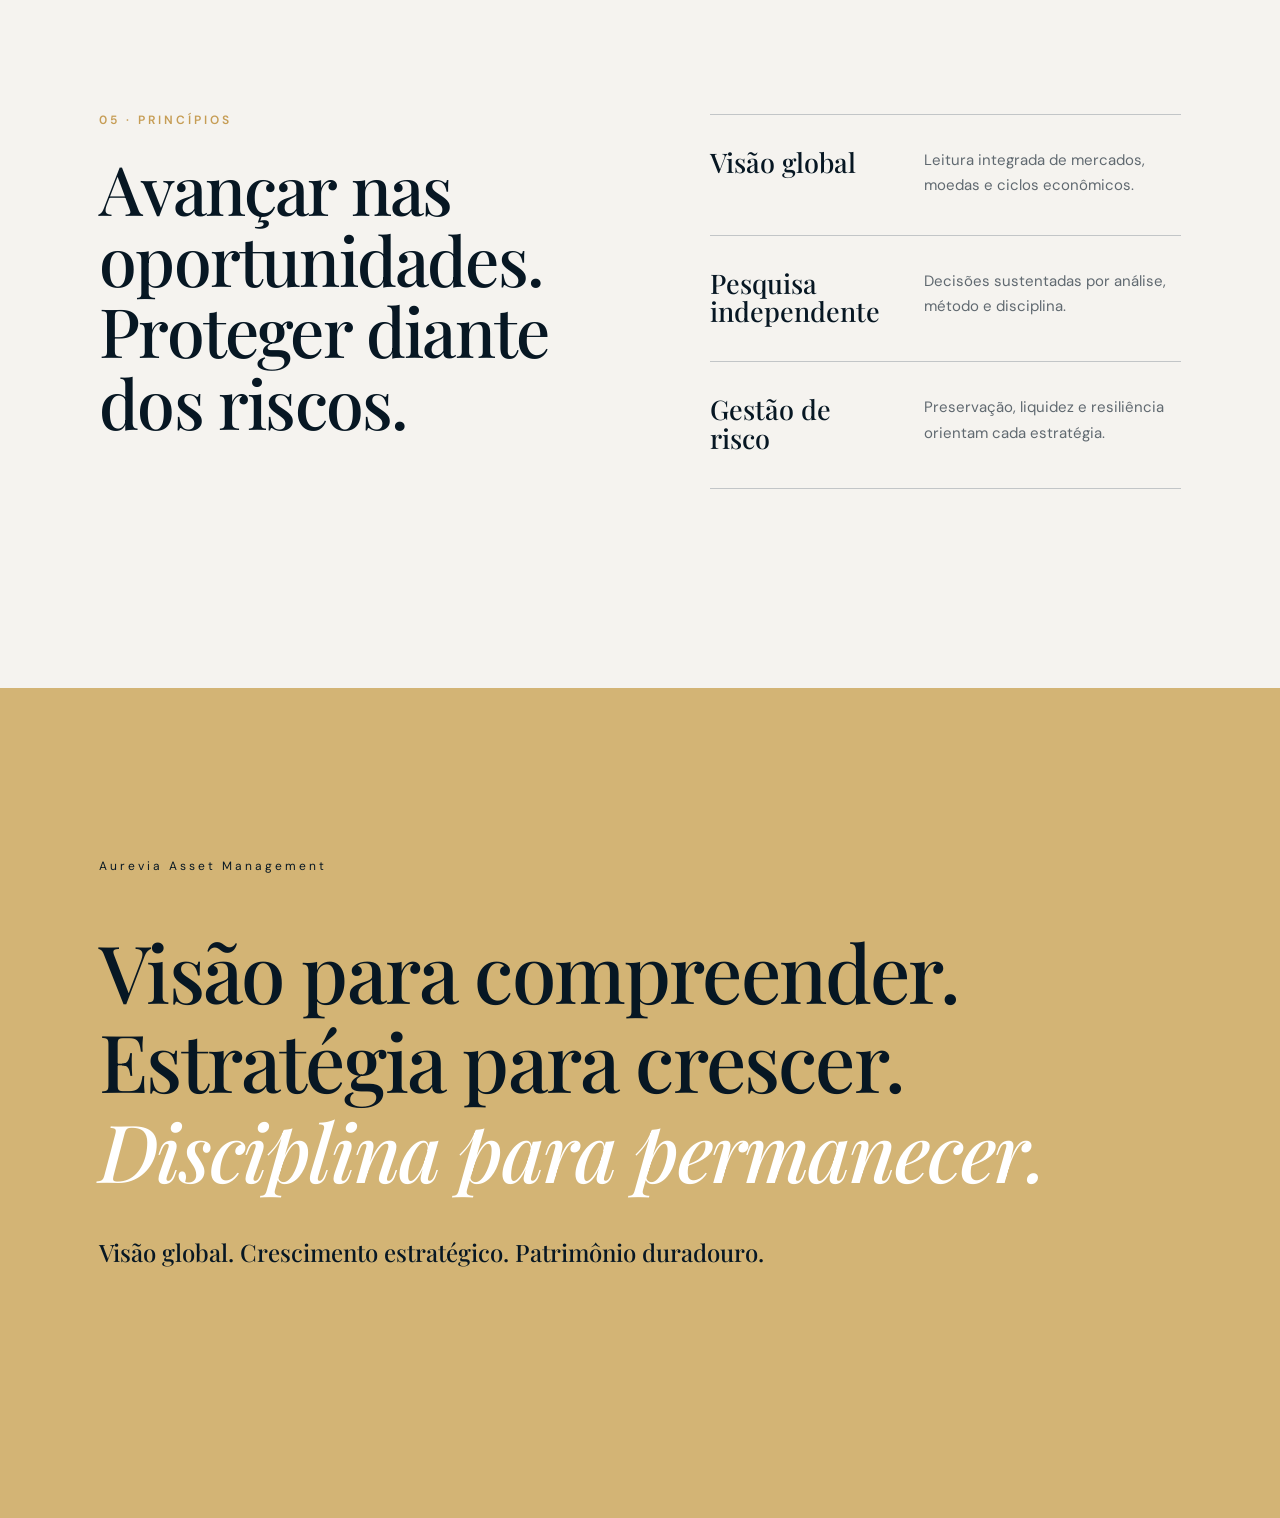
==== commit bd31412f: "Update assistant name and portrait to Vitória" ====
--- a/index.html
+++ b/index.html
@@ -30,10 +30,10 @@
 </div>
 </article>
 <article class="leadership-profile">
-<img src="assets/marianna.png" alt="Marianna — Assistente Executiva" width="1122" height="1402" loading="lazy">
+<img src="assets/vitoria.png" alt="Vitória — Assistente Executiva" width="1122" height="1402" loading="lazy">
 <div class="leadership-copy">
 <p class="leadership-role">Assistente Executiva</p>
-<h2>Marianna</h2>
+<h2>Vitória</h2>
 <p class="leadership-title" lang="pt-BR">Assistente Executiva</p>
 <p>Responsável pela coordenação administrativa, pela gestão de agendas e pelo apoio à comunicação com clientes e parceiros da Aurevia, auxiliando a equipe de gestão a manter as operações diárias eficientes e organizadas.</p>
 <p>Com profissionalismo, atenção aos detalhes e rigorosa confidencialidade, oferece suporte ao atendimento aos clientes e às atividades de gestão da empresa.</p>
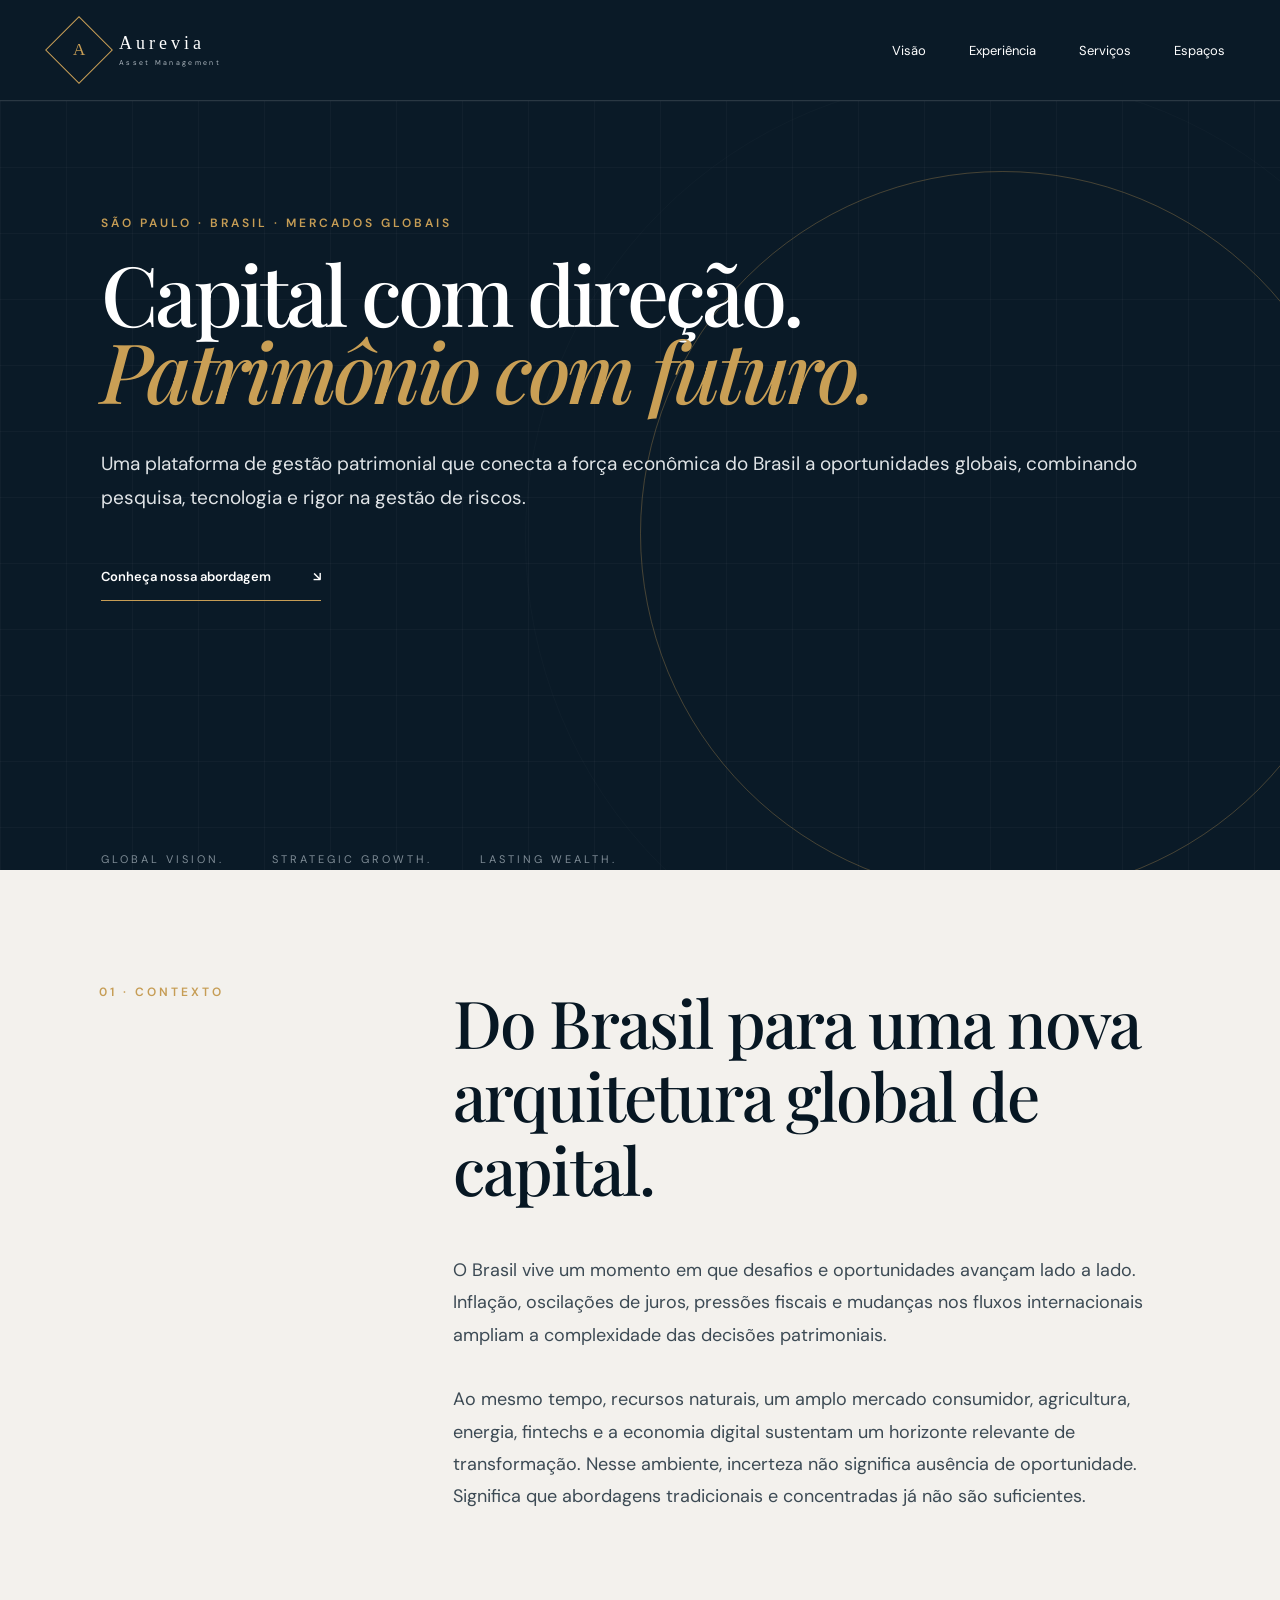
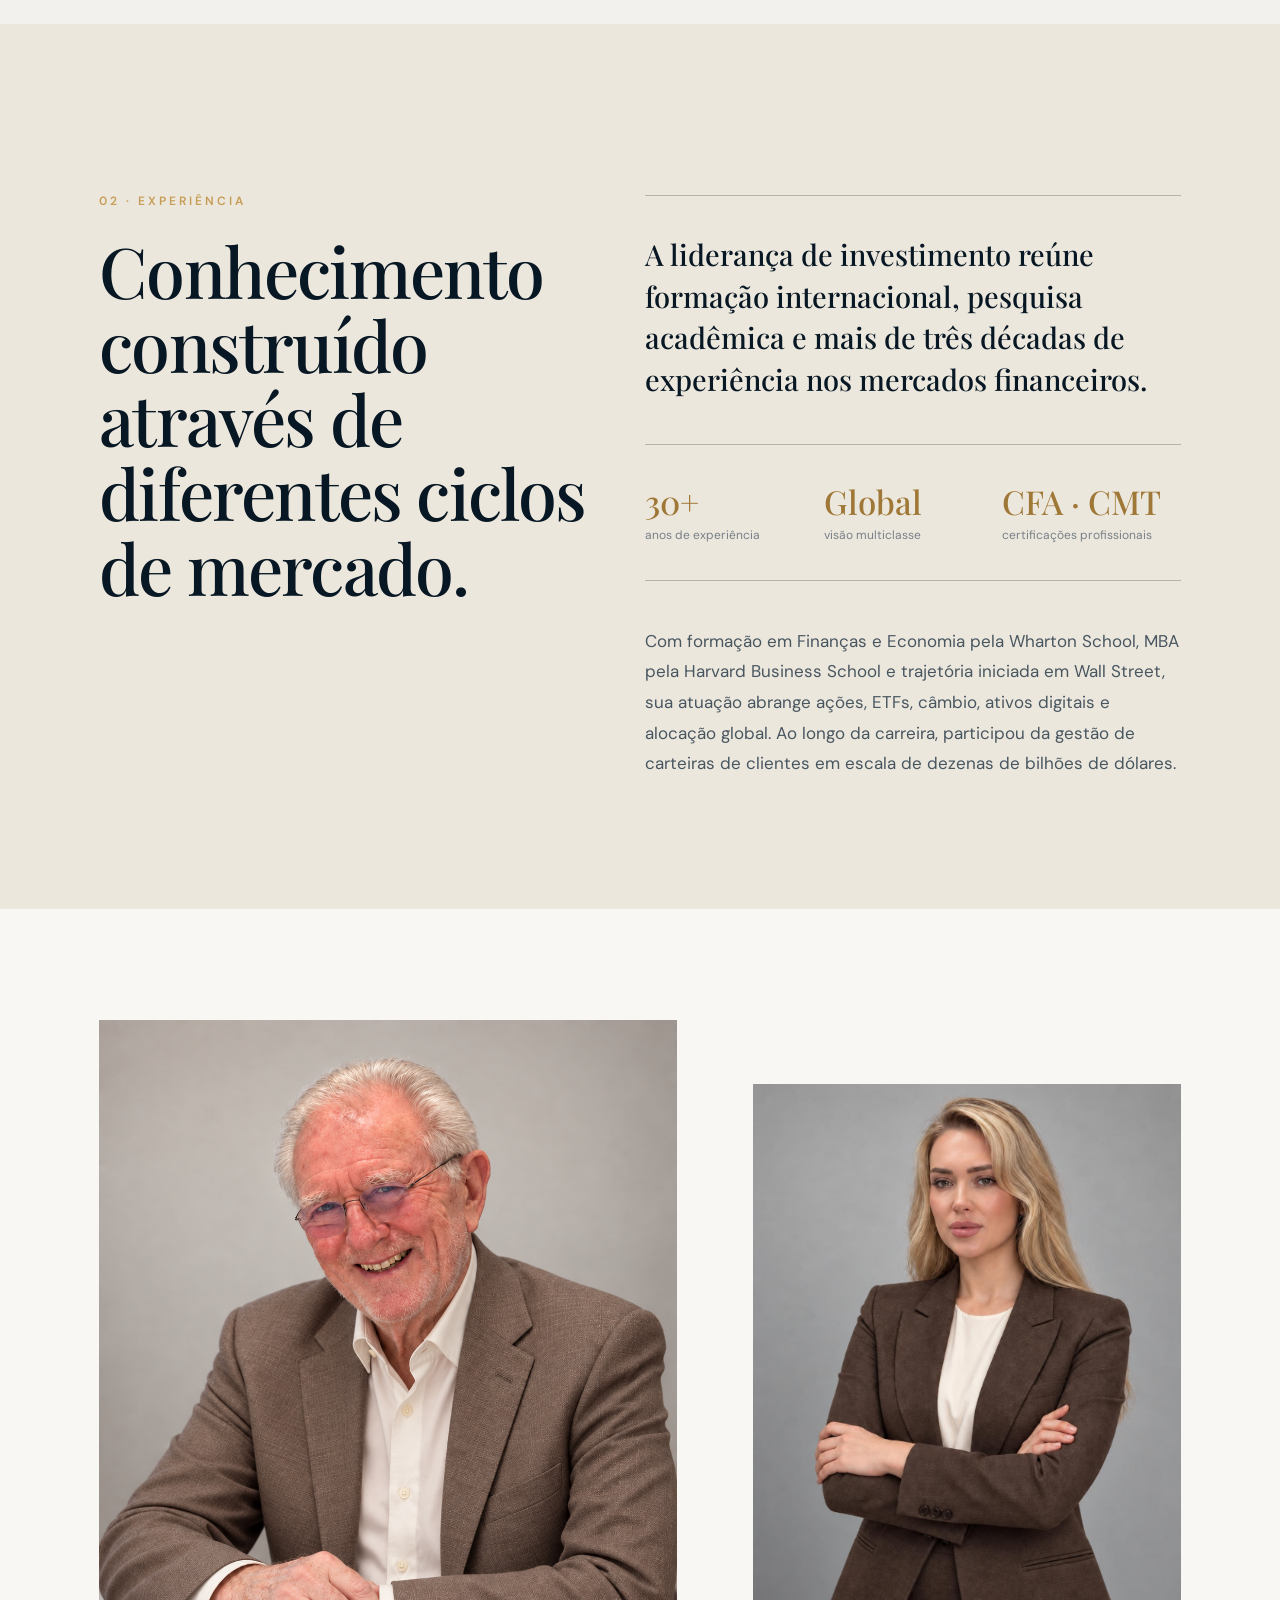
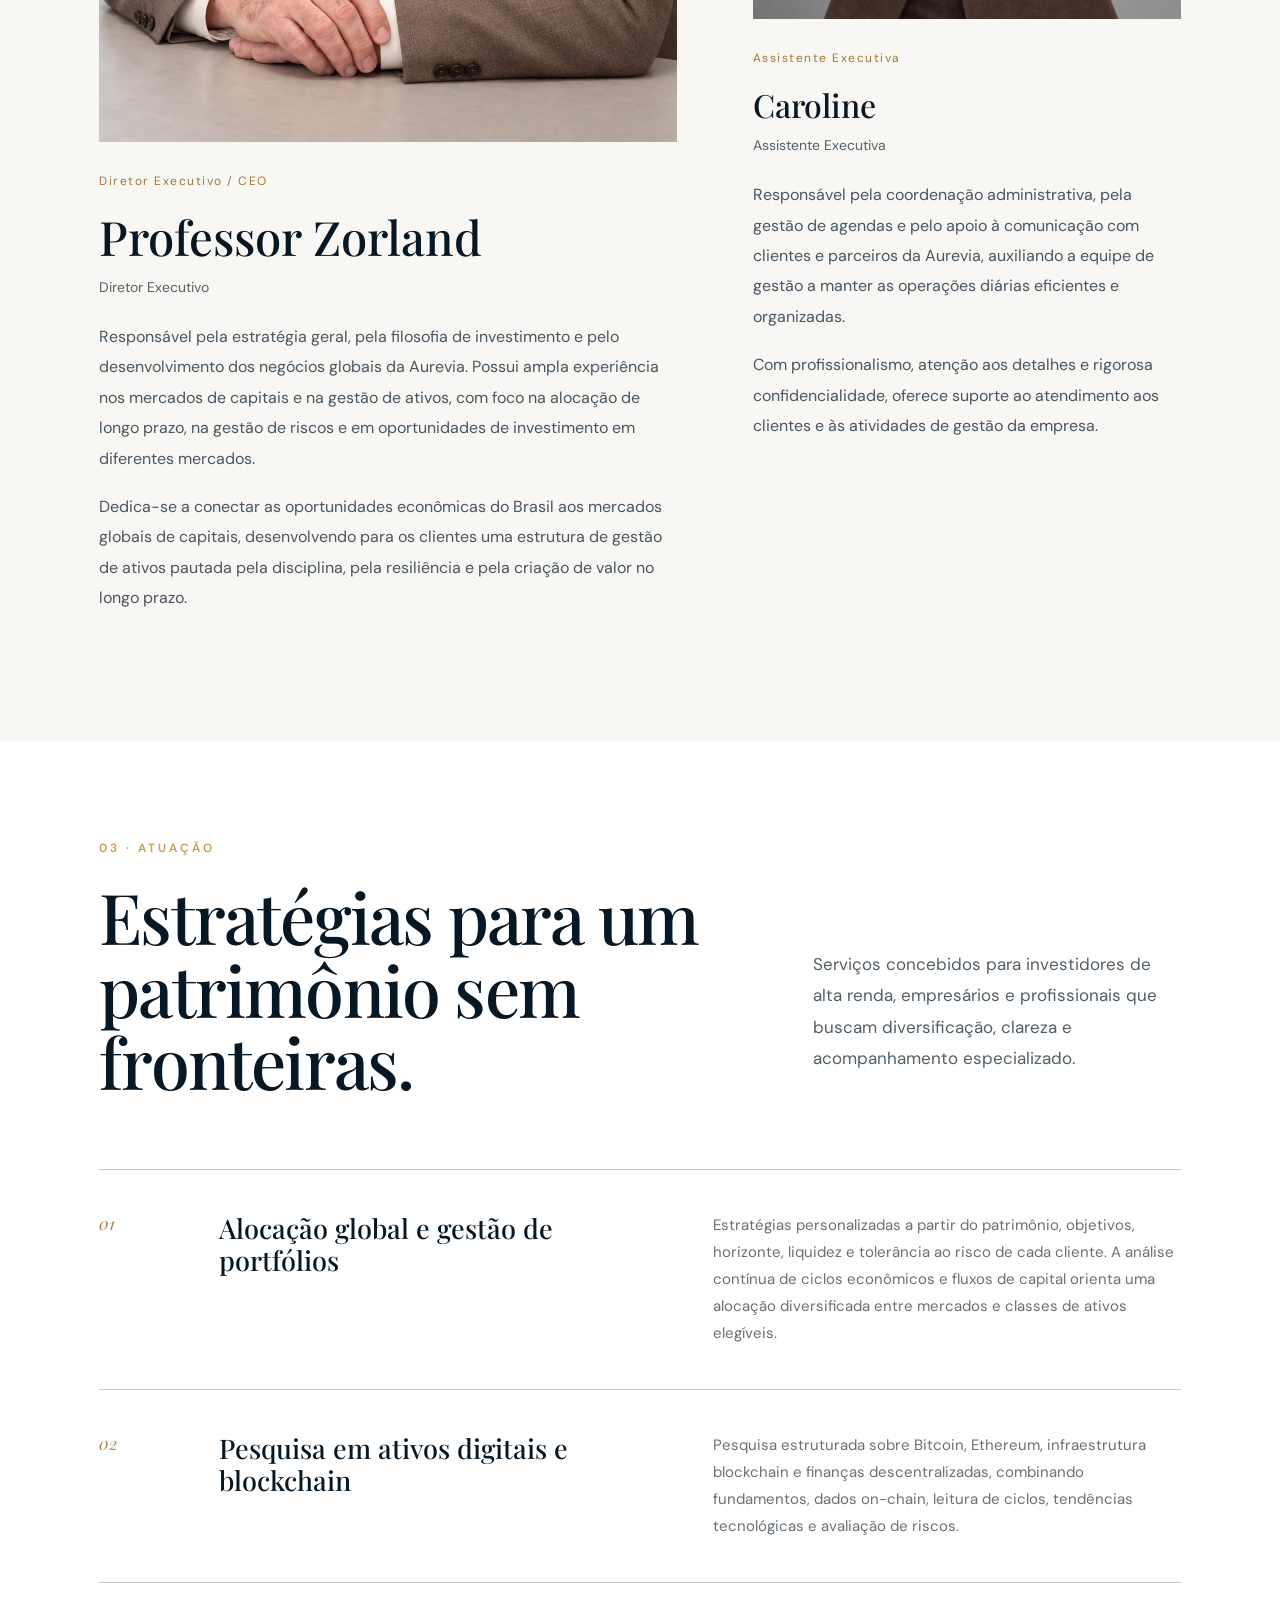
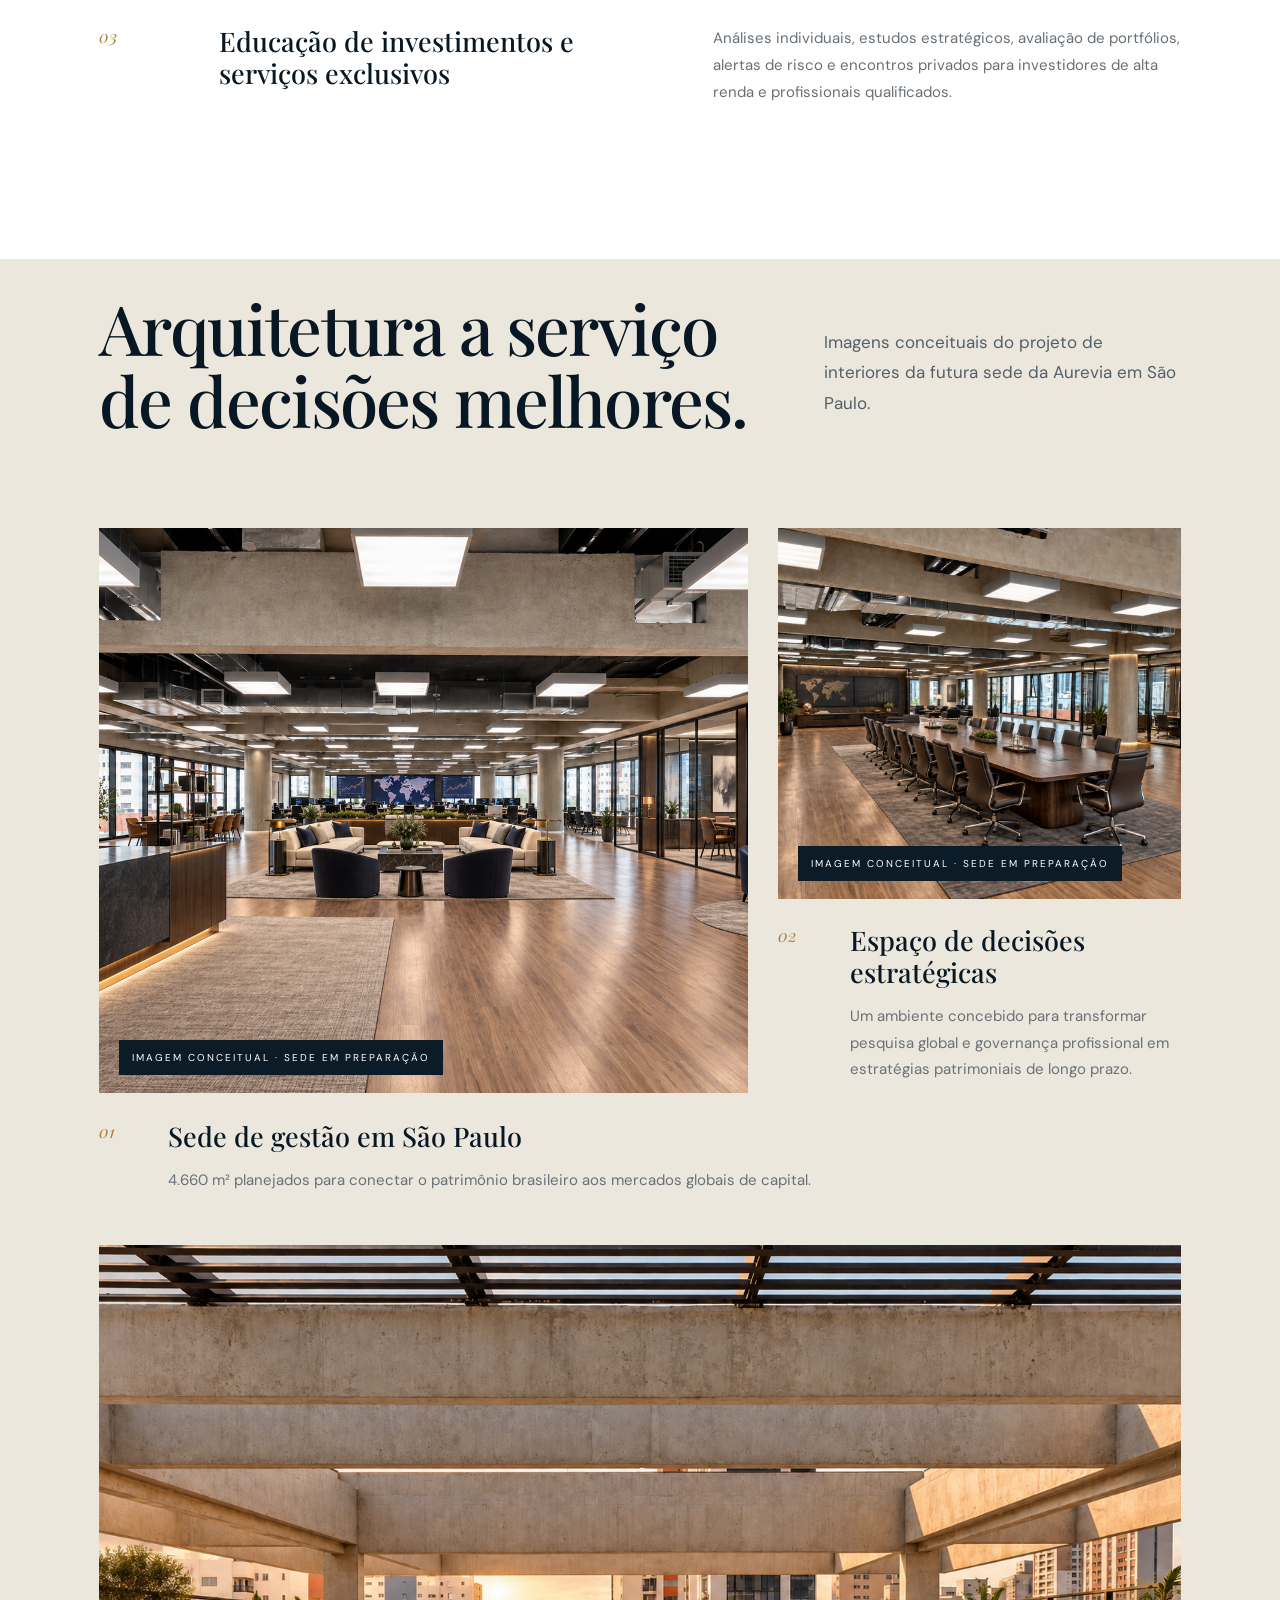
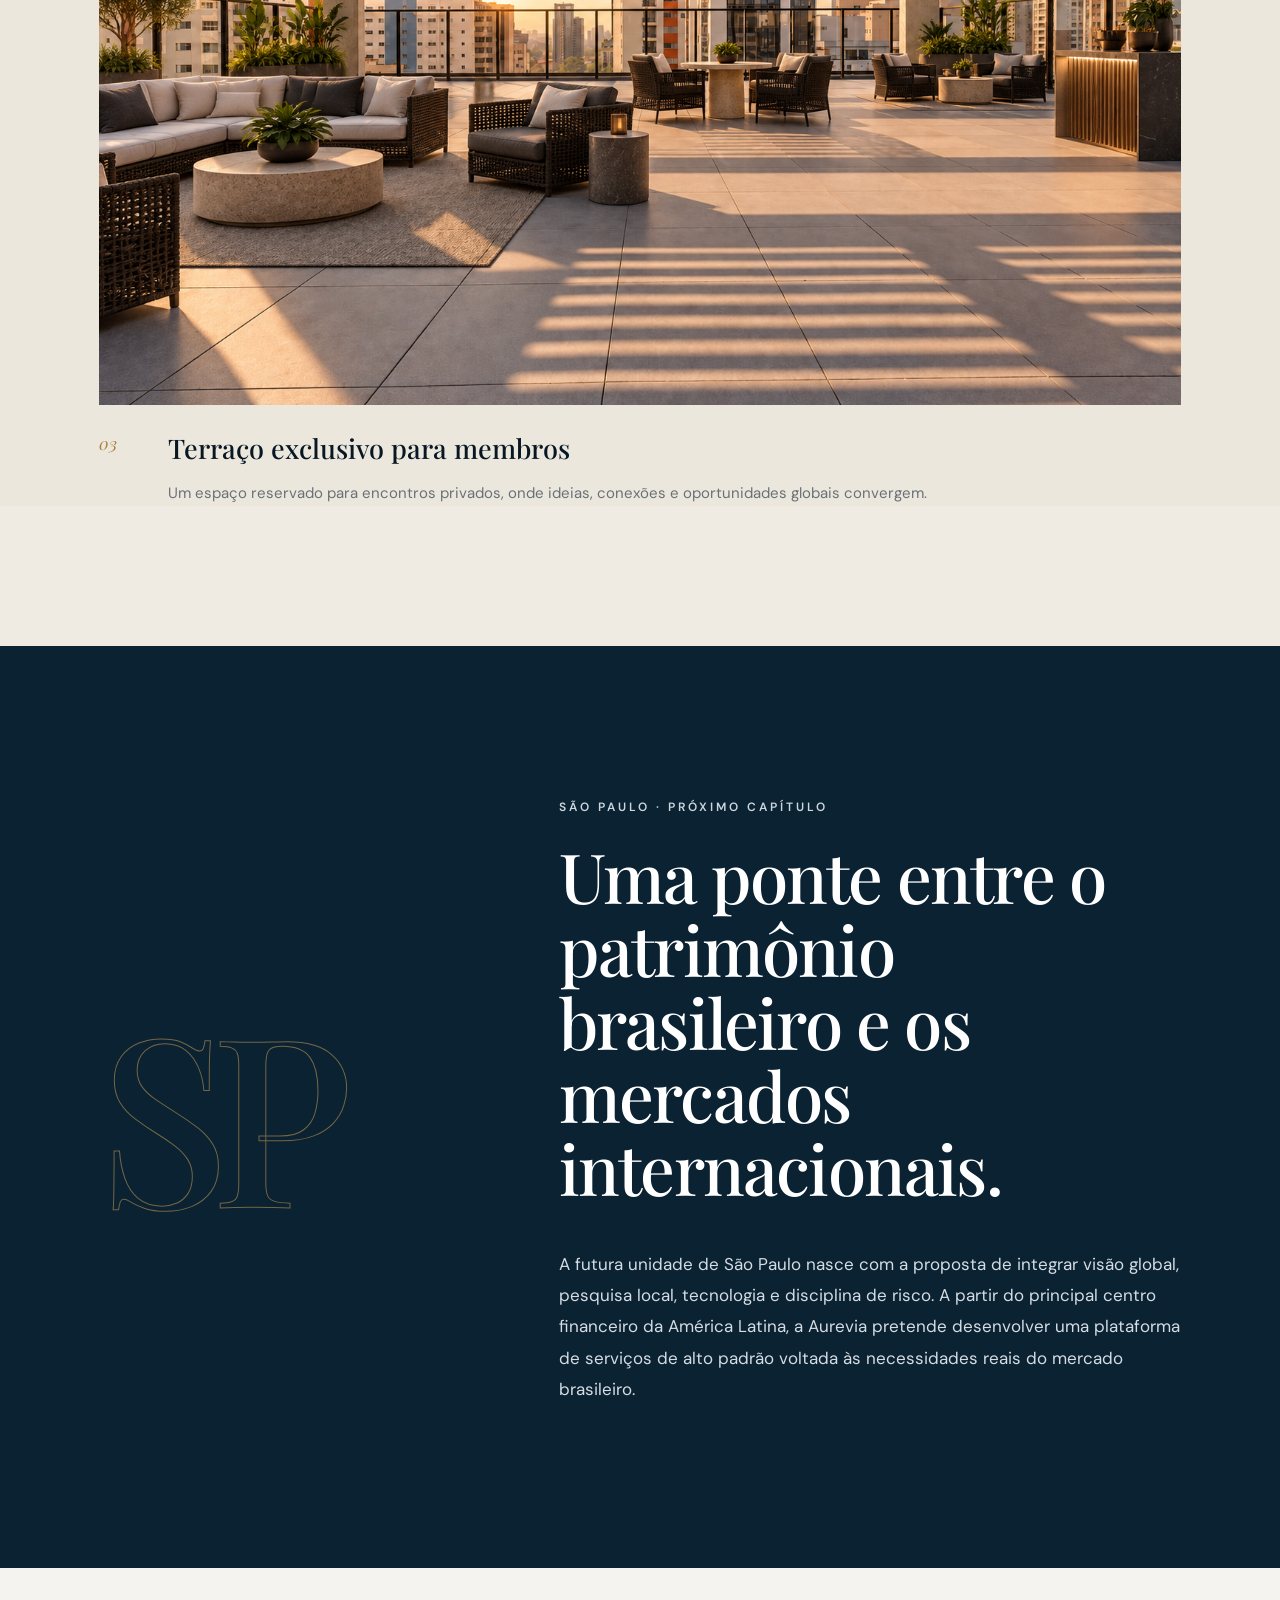
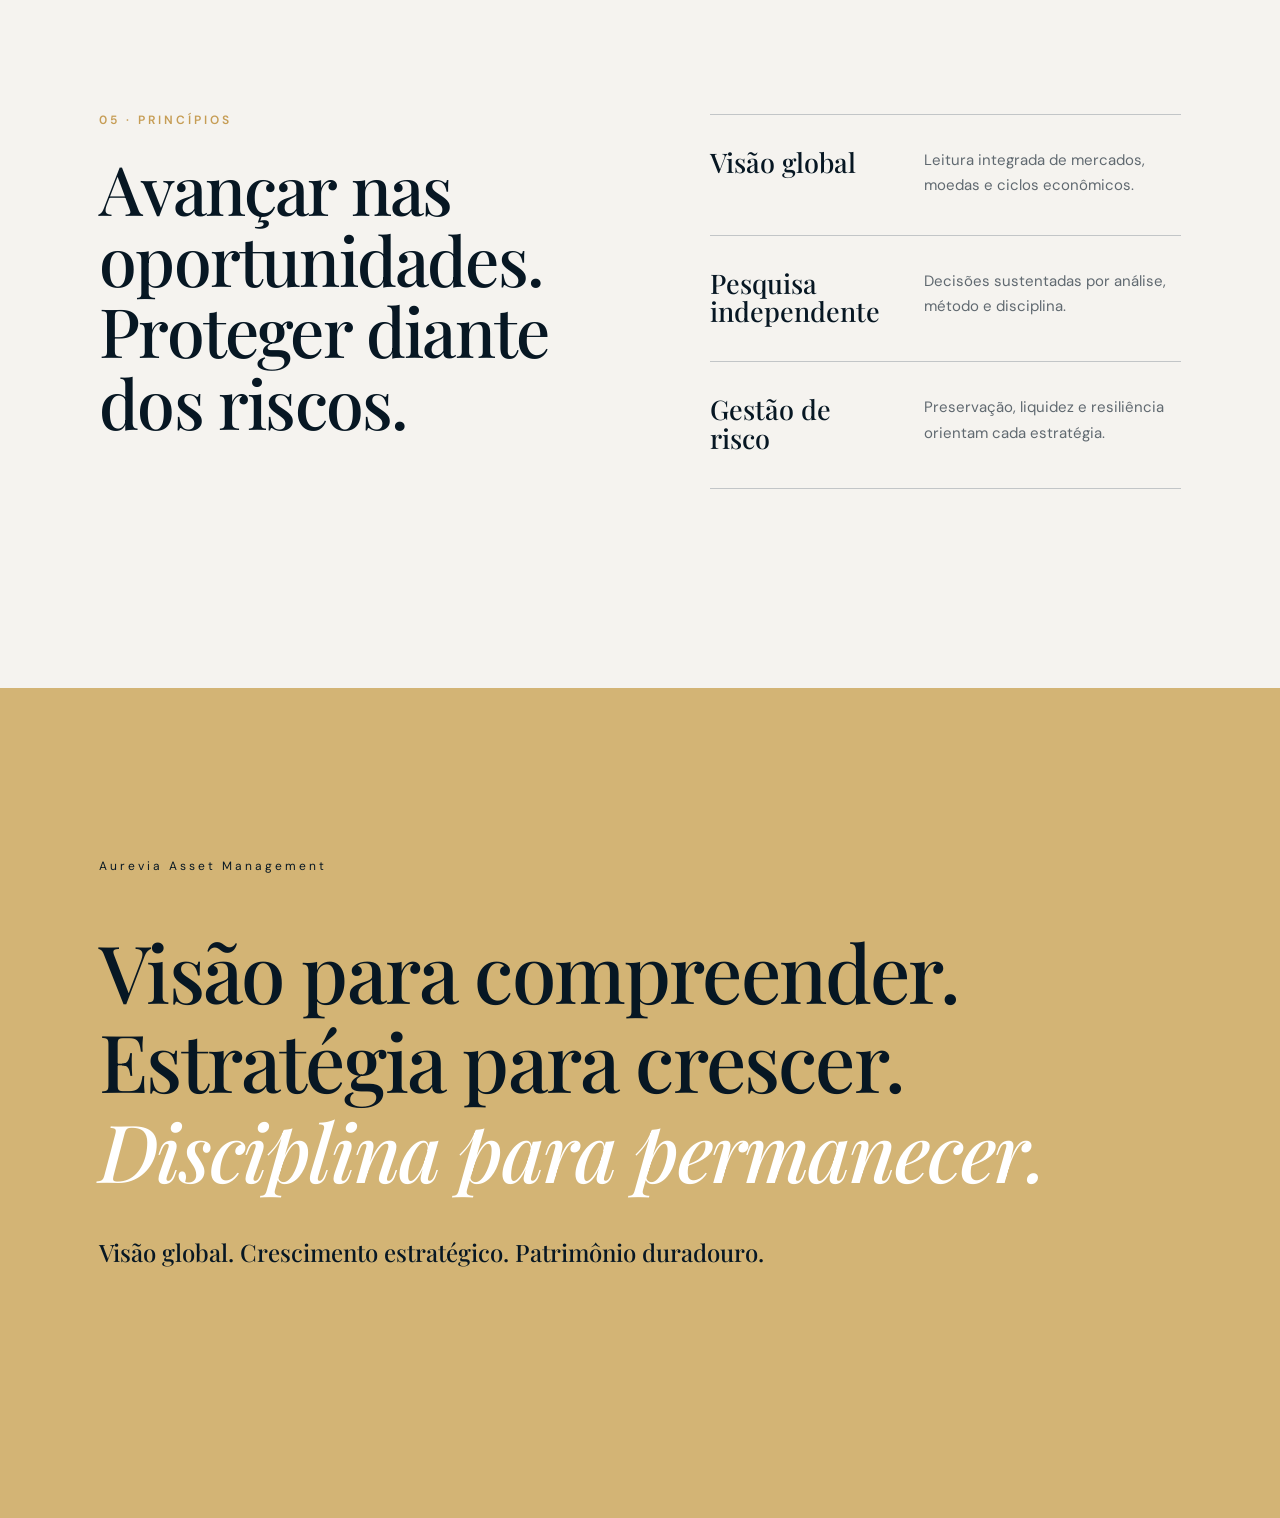
==== commit f686d68d: "Update assistant name and portrait to Caroline" ====
--- a/index.html
+++ b/index.html
@@ -30,10 +30,10 @@
 </div>
 </article>
 <article class="leadership-profile">
-<img src="assets/vitoria.png" alt="Vitória — Assistente Executiva" width="1122" height="1402" loading="lazy">
+<img src="assets/caroline.png" alt="Caroline — Assistente Executiva" width="1122" height="1402" loading="lazy">
 <div class="leadership-copy">
 <p class="leadership-role">Assistente Executiva</p>
-<h2>Vitória</h2>
+<h2>Caroline</h2>
 <p class="leadership-title" lang="pt-BR">Assistente Executiva</p>
 <p>Responsável pela coordenação administrativa, pela gestão de agendas e pelo apoio à comunicação com clientes e parceiros da Aurevia, auxiliando a equipe de gestão a manter as operações diárias eficientes e organizadas.</p>
 <p>Com profissionalismo, atenção aos detalhes e rigorosa confidencialidade, oferece suporte ao atendimento aos clientes e às atividades de gestão da empresa.</p>
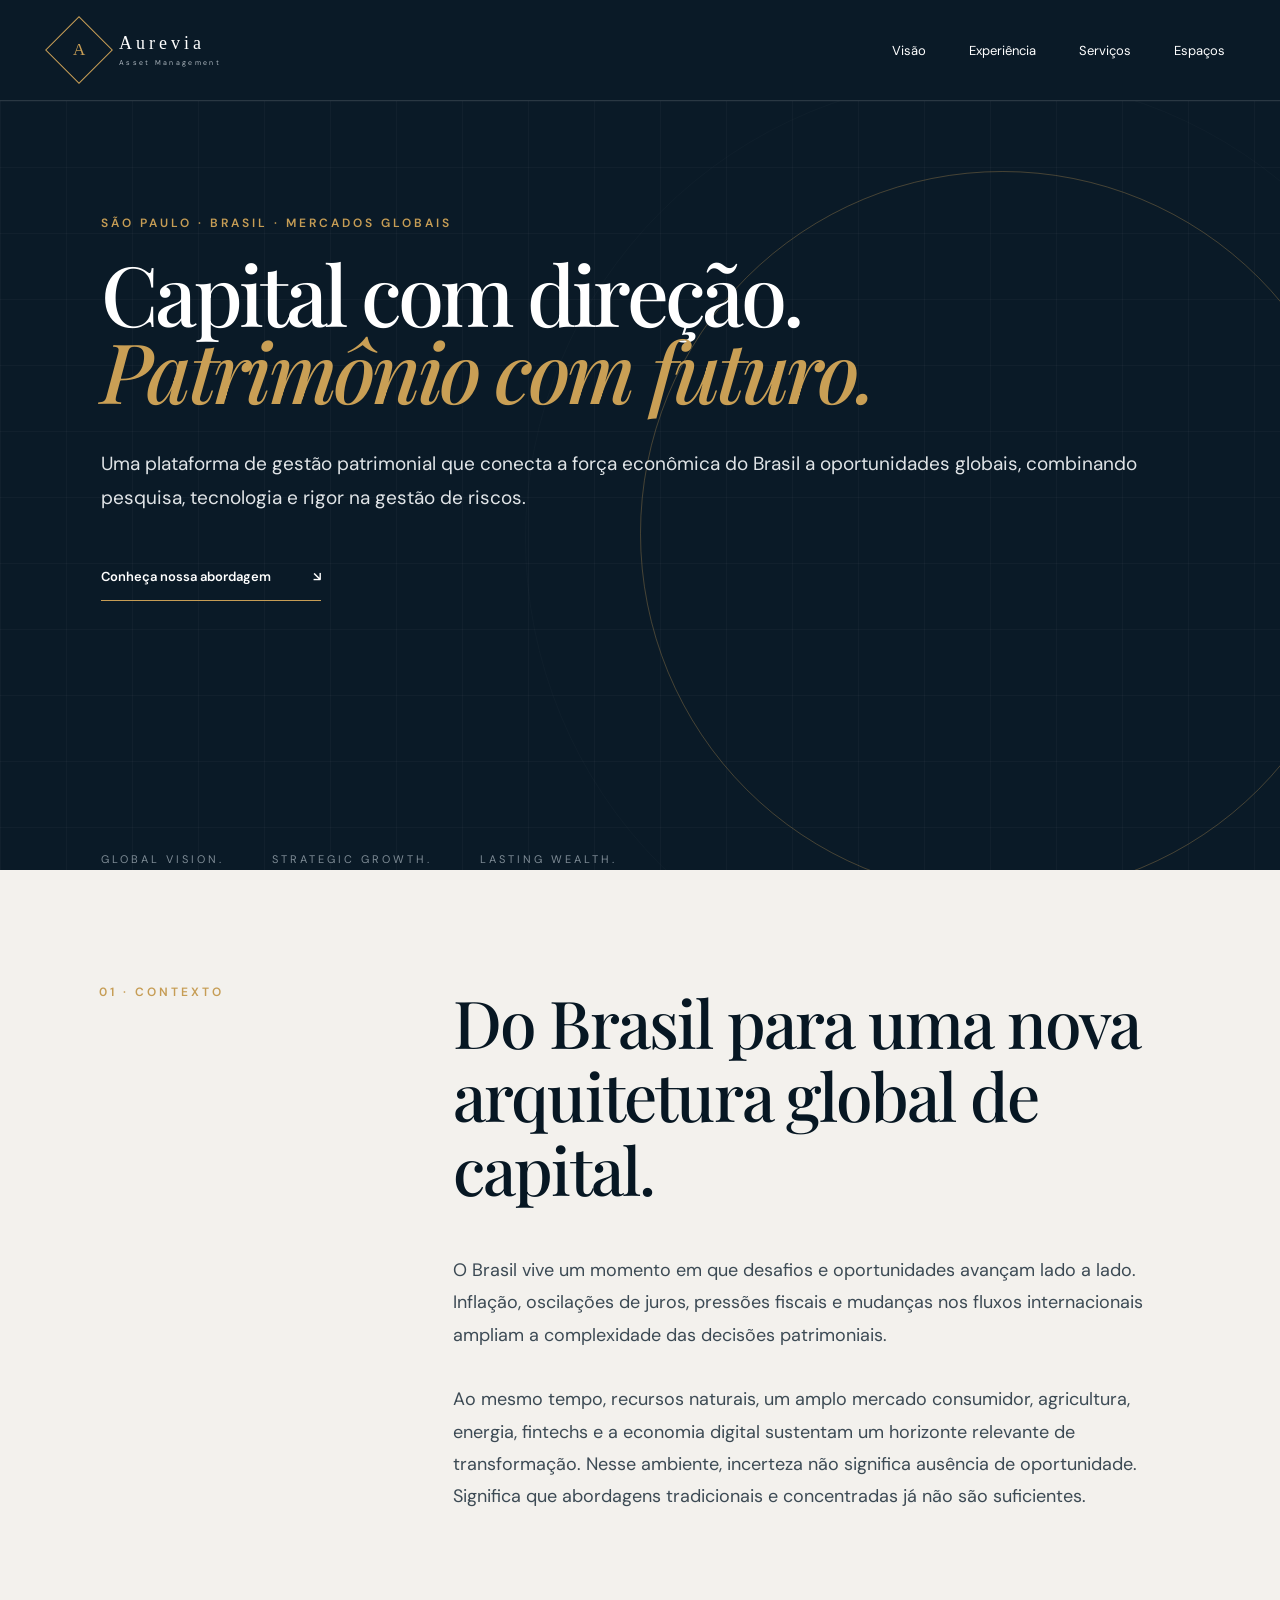
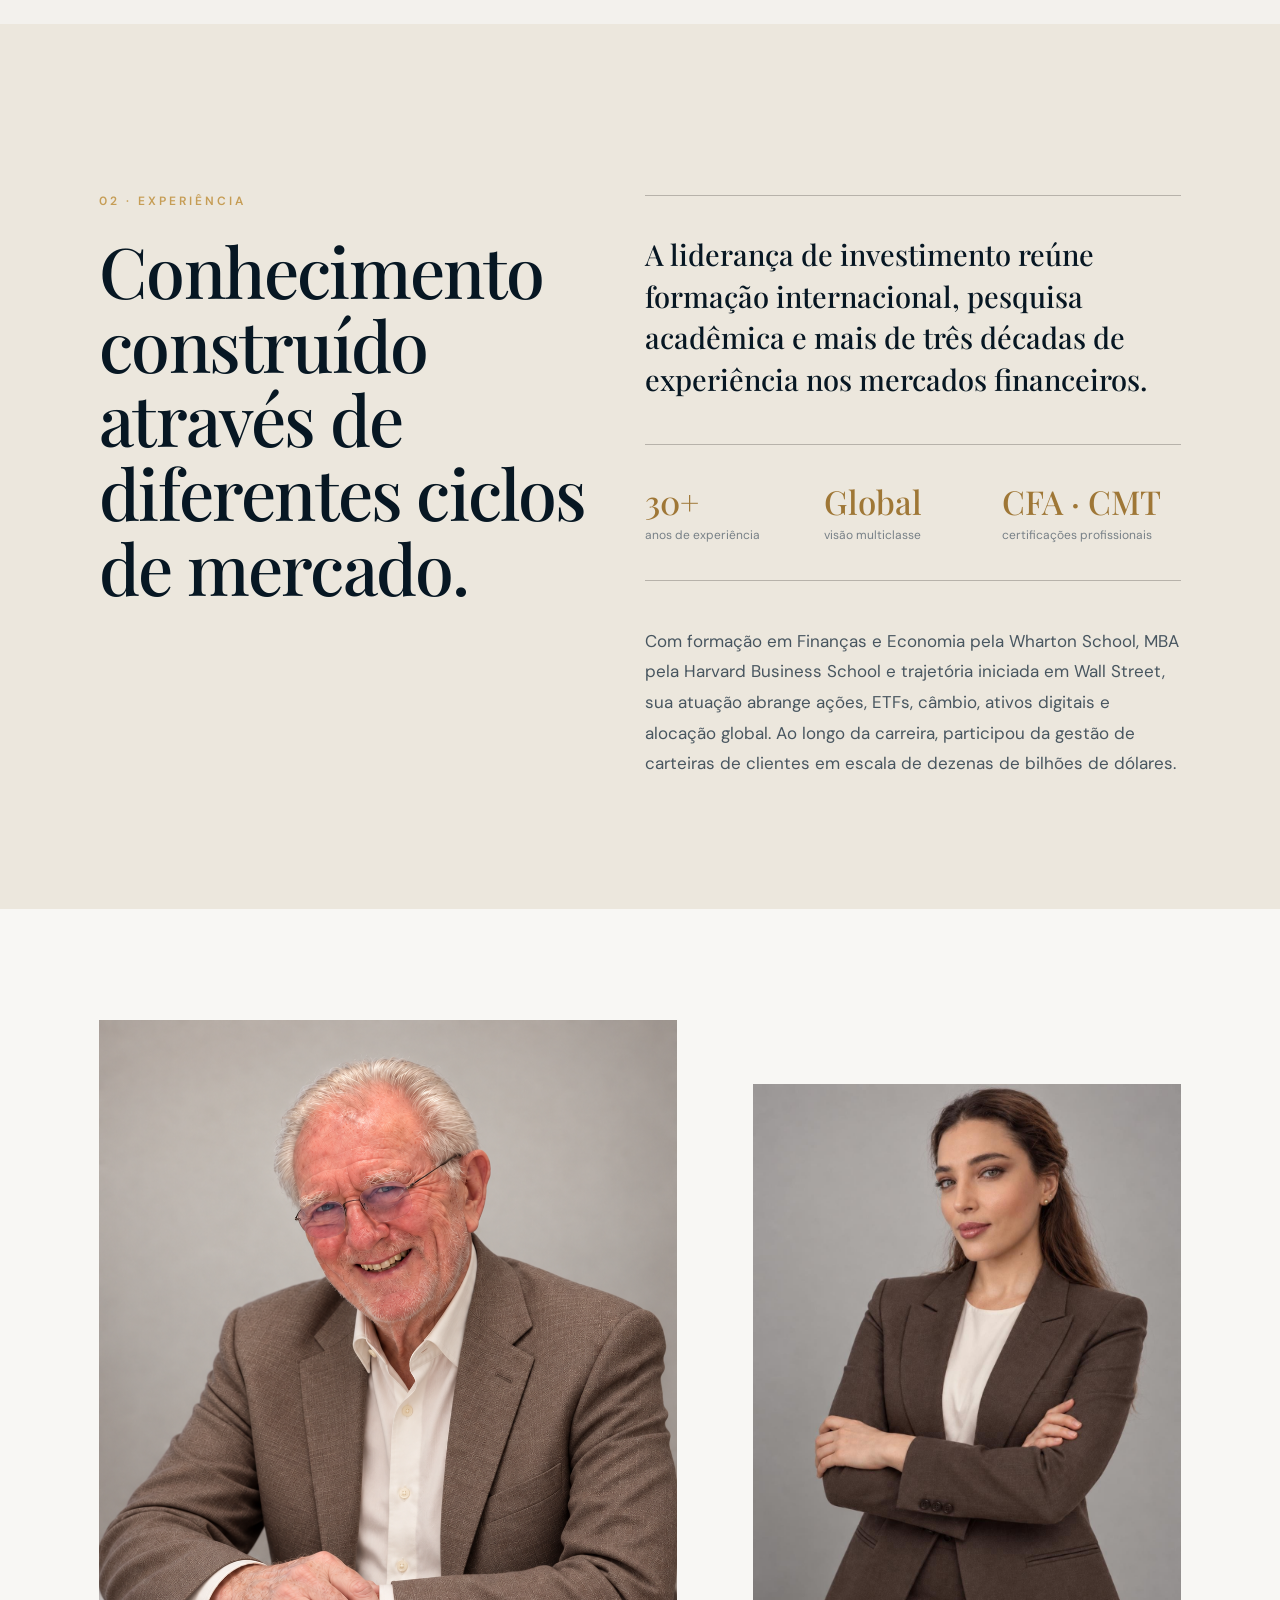
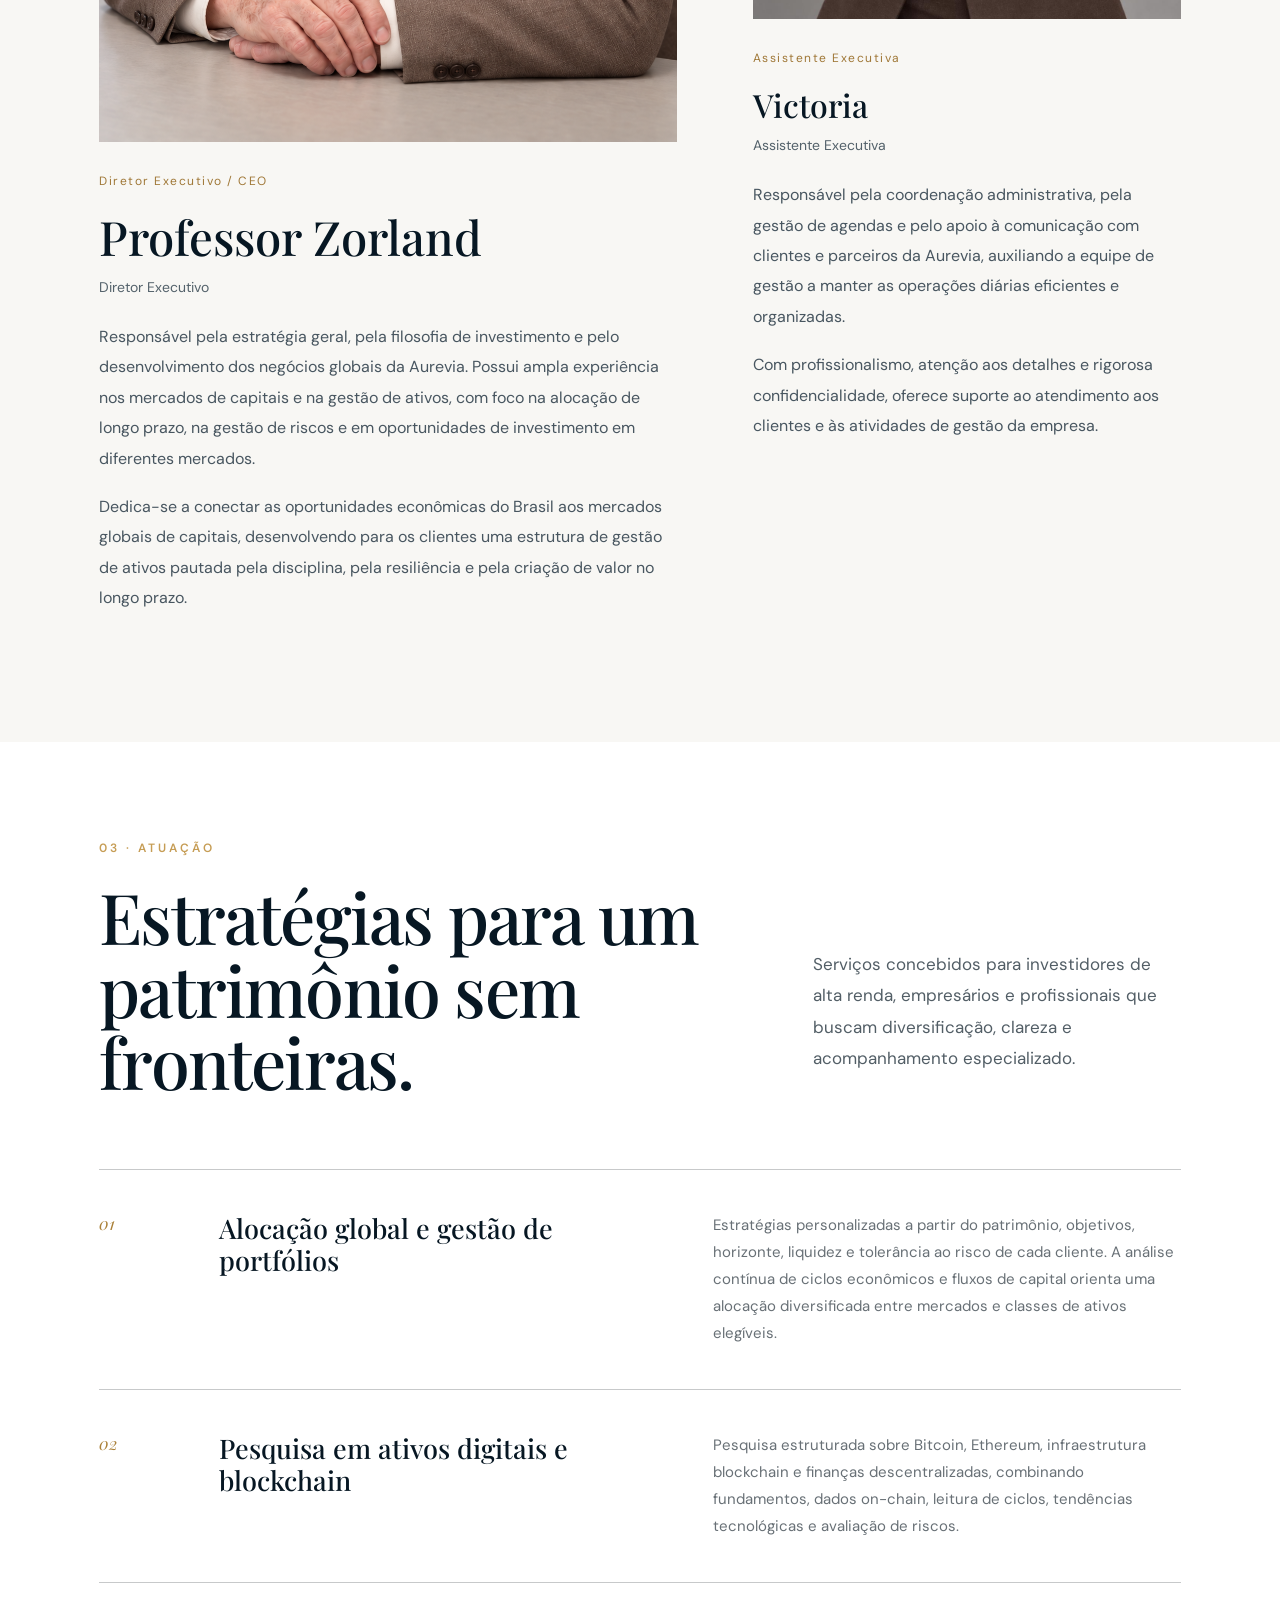
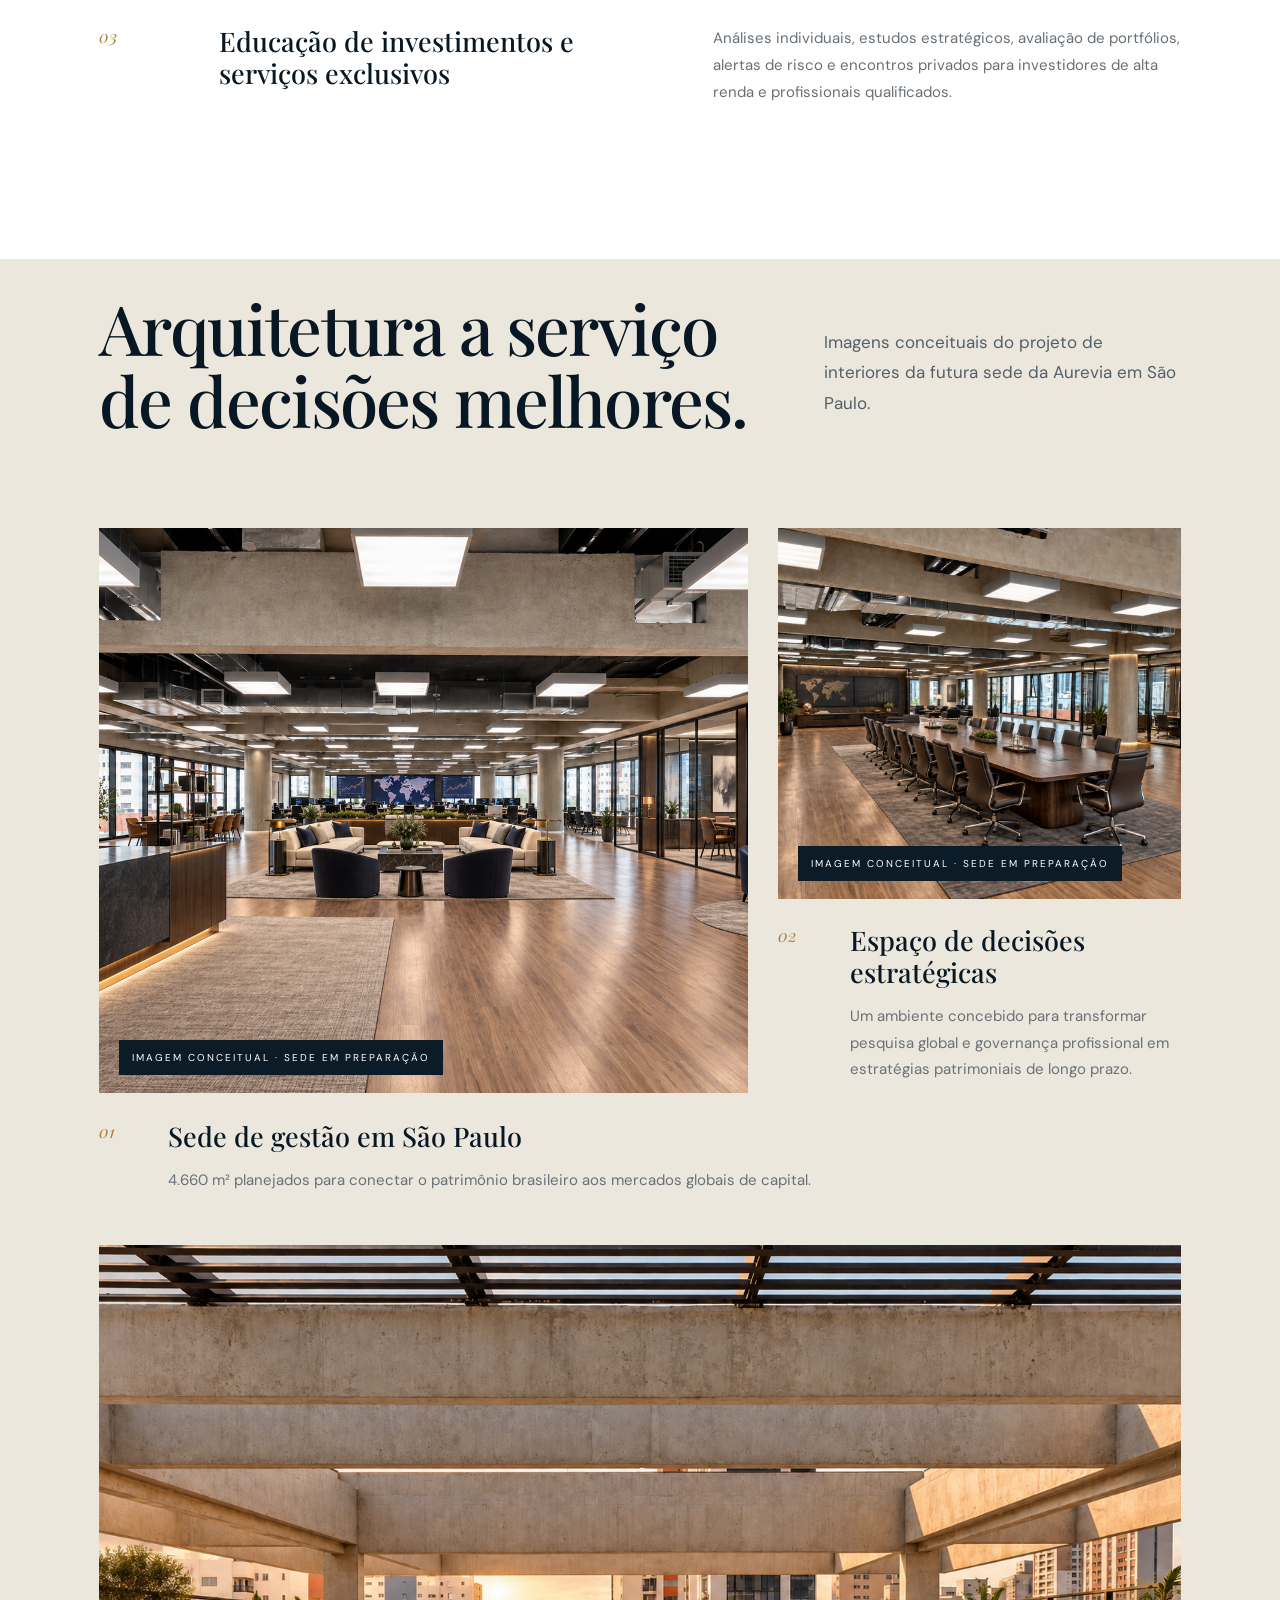
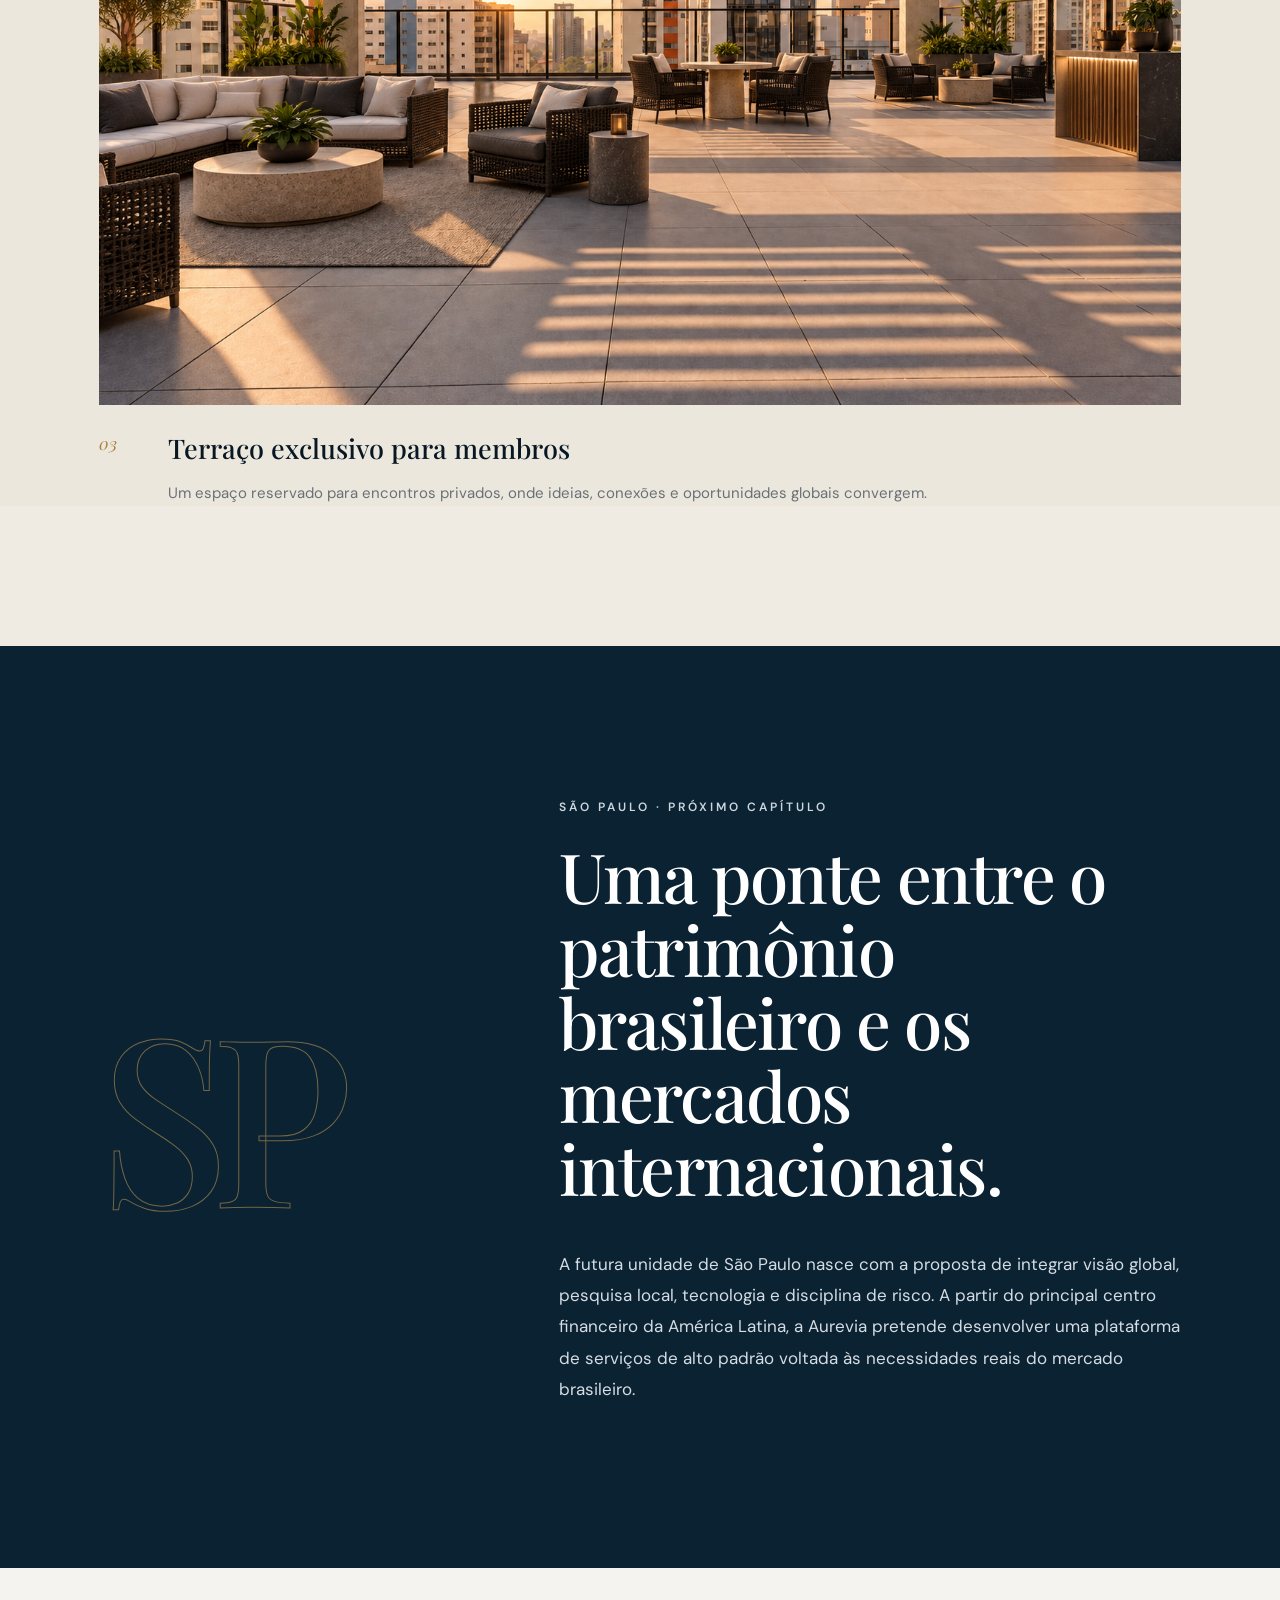
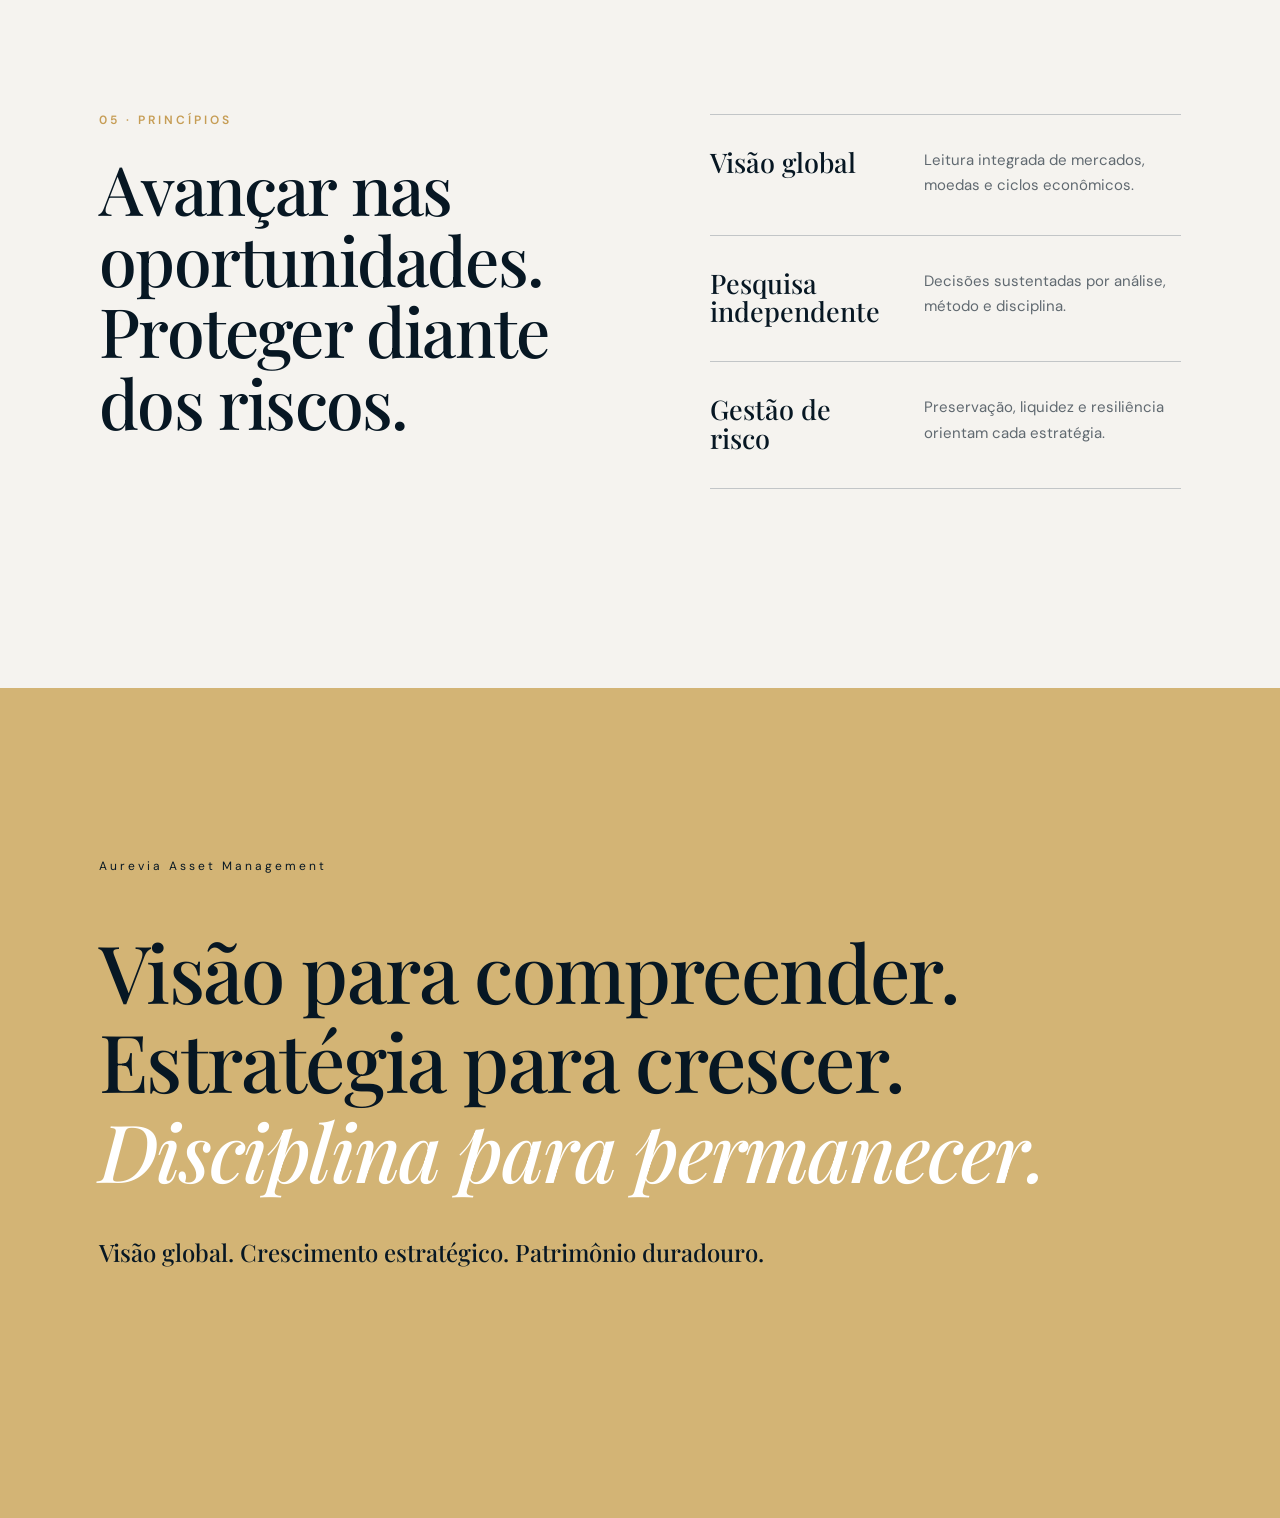
==== commit f19ba98e: "Update assistant name and portrait to Victoria" ====
--- a/index.html
+++ b/index.html
@@ -30,10 +30,10 @@
 </div>
 </article>
 <article class="leadership-profile">
-<img src="assets/caroline.png" alt="Caroline — Assistente Executiva" width="1122" height="1402" loading="lazy">
+<img src="assets/victoria.png" alt="Victoria — Assistente Executiva" width="1122" height="1402" loading="lazy">
 <div class="leadership-copy">
 <p class="leadership-role">Assistente Executiva</p>
-<h2>Caroline</h2>
+<h2>Victoria</h2>
 <p class="leadership-title" lang="pt-BR">Assistente Executiva</p>
 <p>Responsável pela coordenação administrativa, pela gestão de agendas e pelo apoio à comunicação com clientes e parceiros da Aurevia, auxiliando a equipe de gestão a manter as operações diárias eficientes e organizadas.</p>
 <p>Com profissionalismo, atenção aos detalhes e rigorosa confidencialidade, oferece suporte ao atendimento aos clientes e às atividades de gestão da empresa.</p>
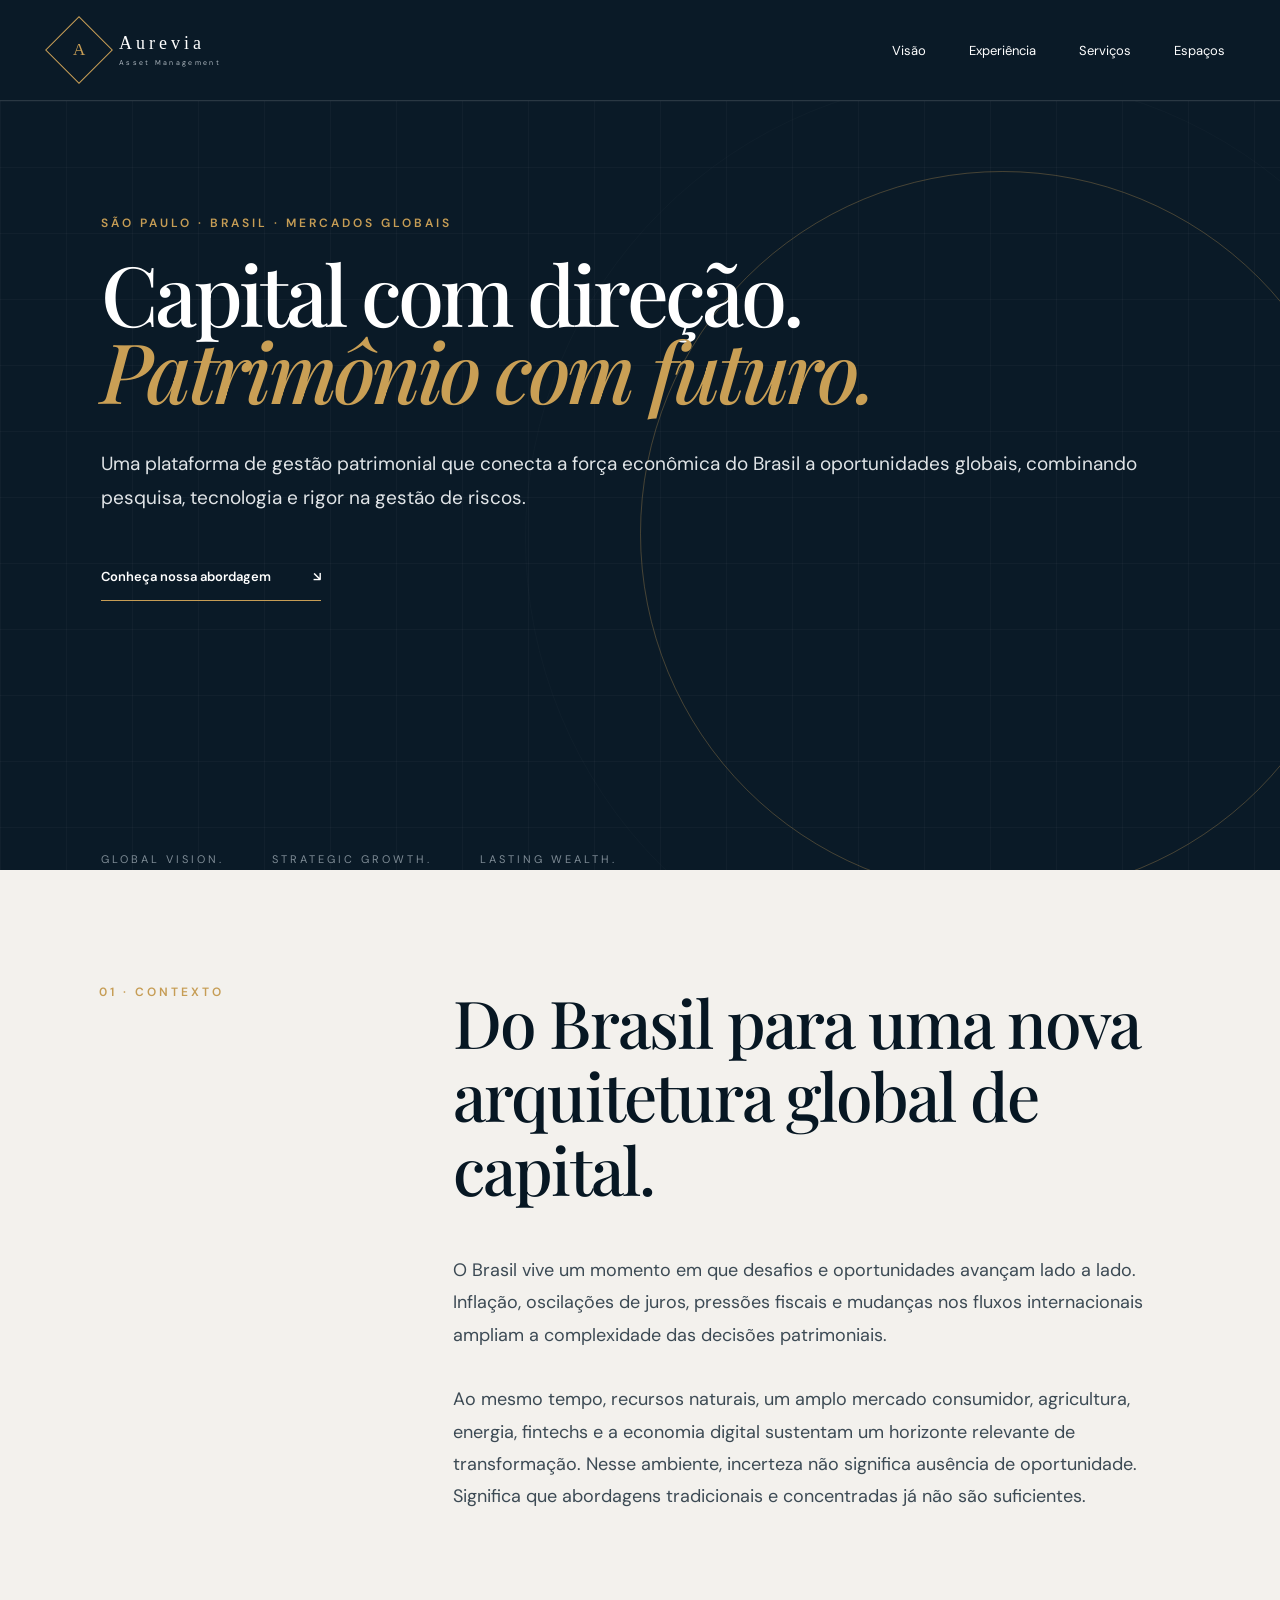
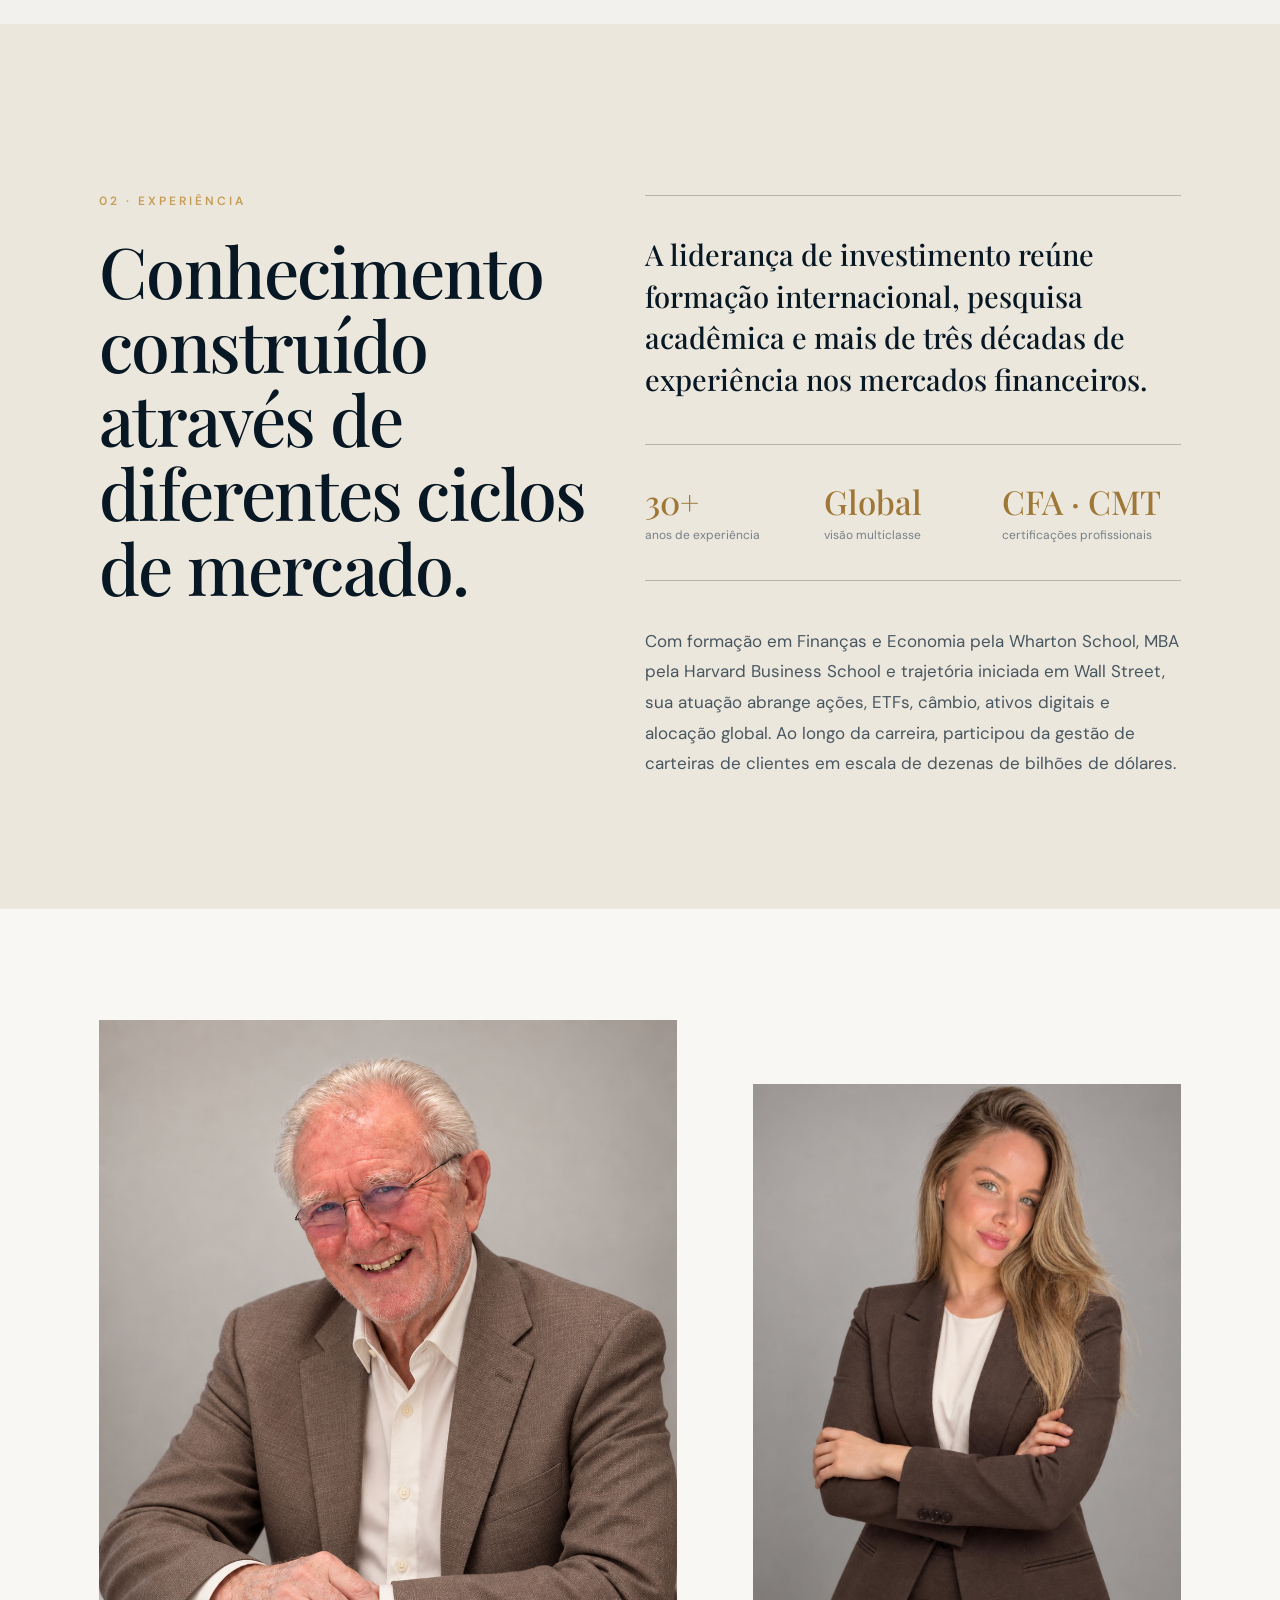
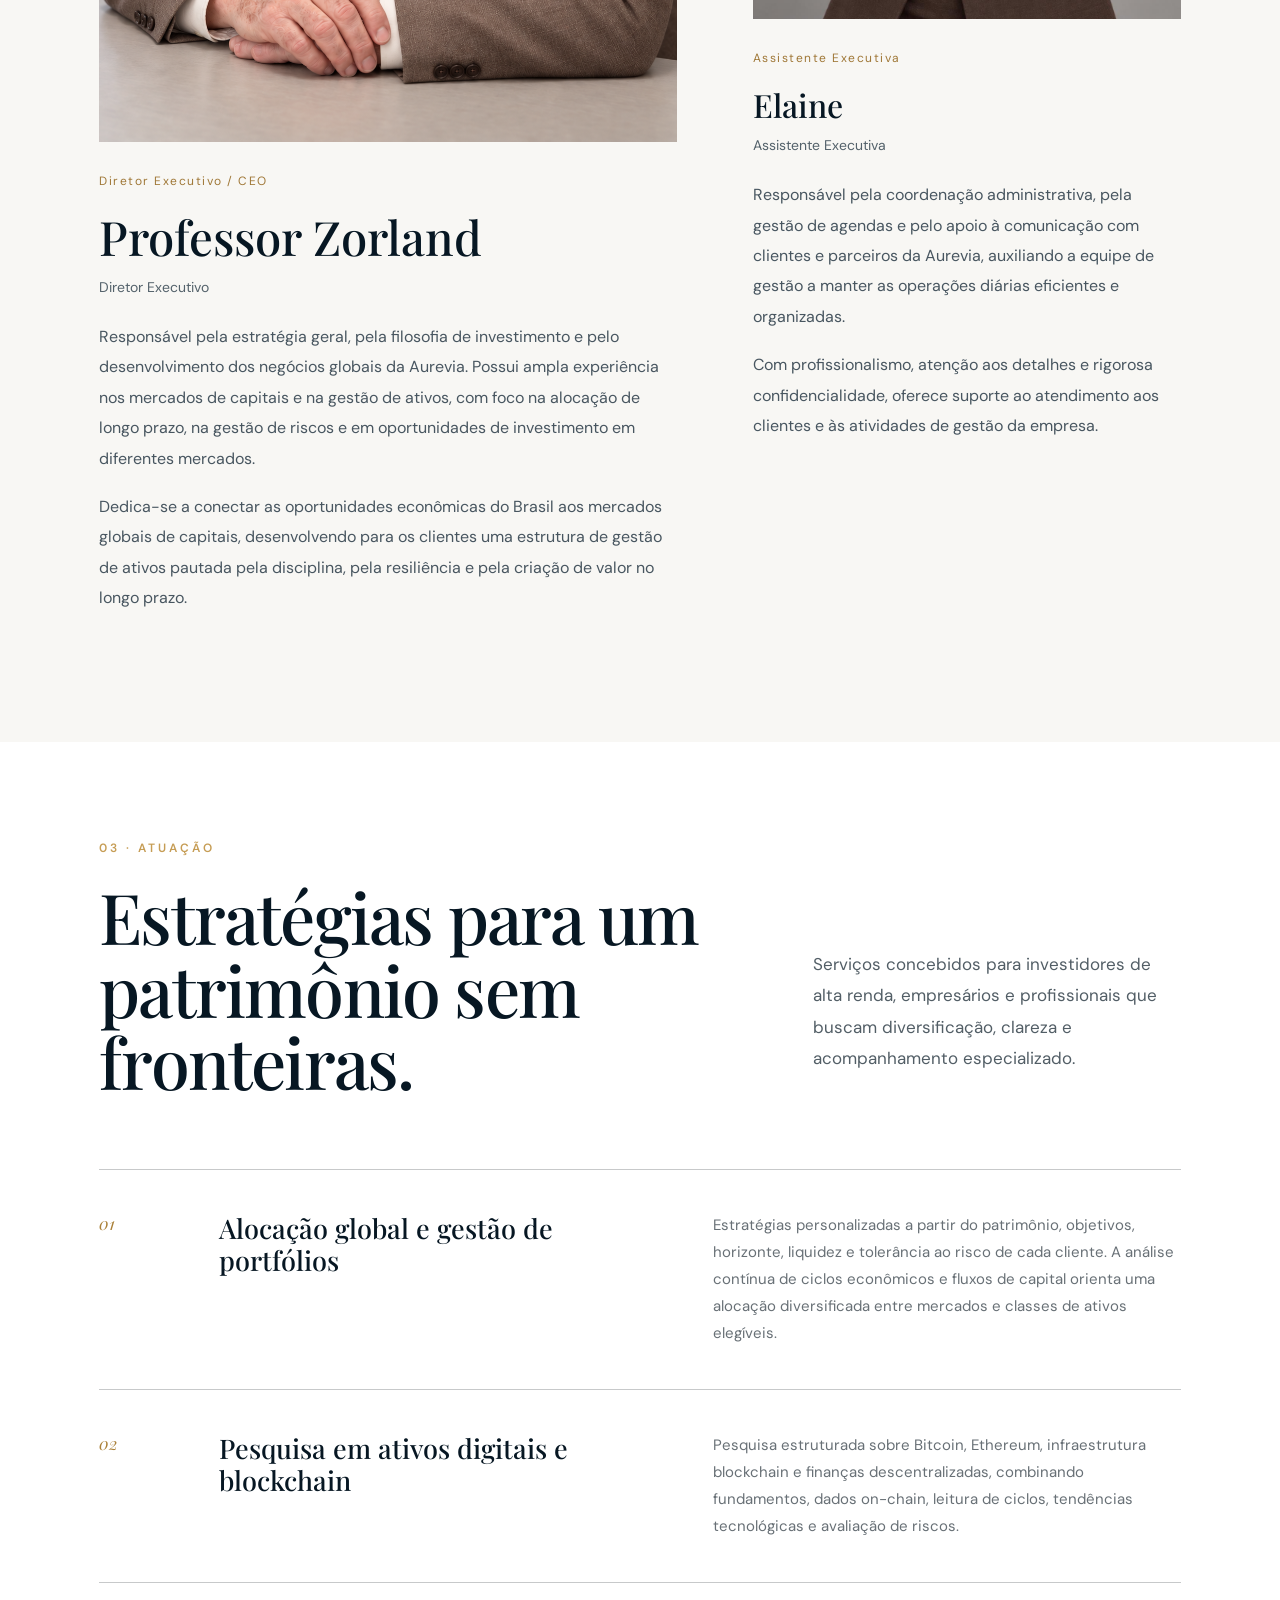
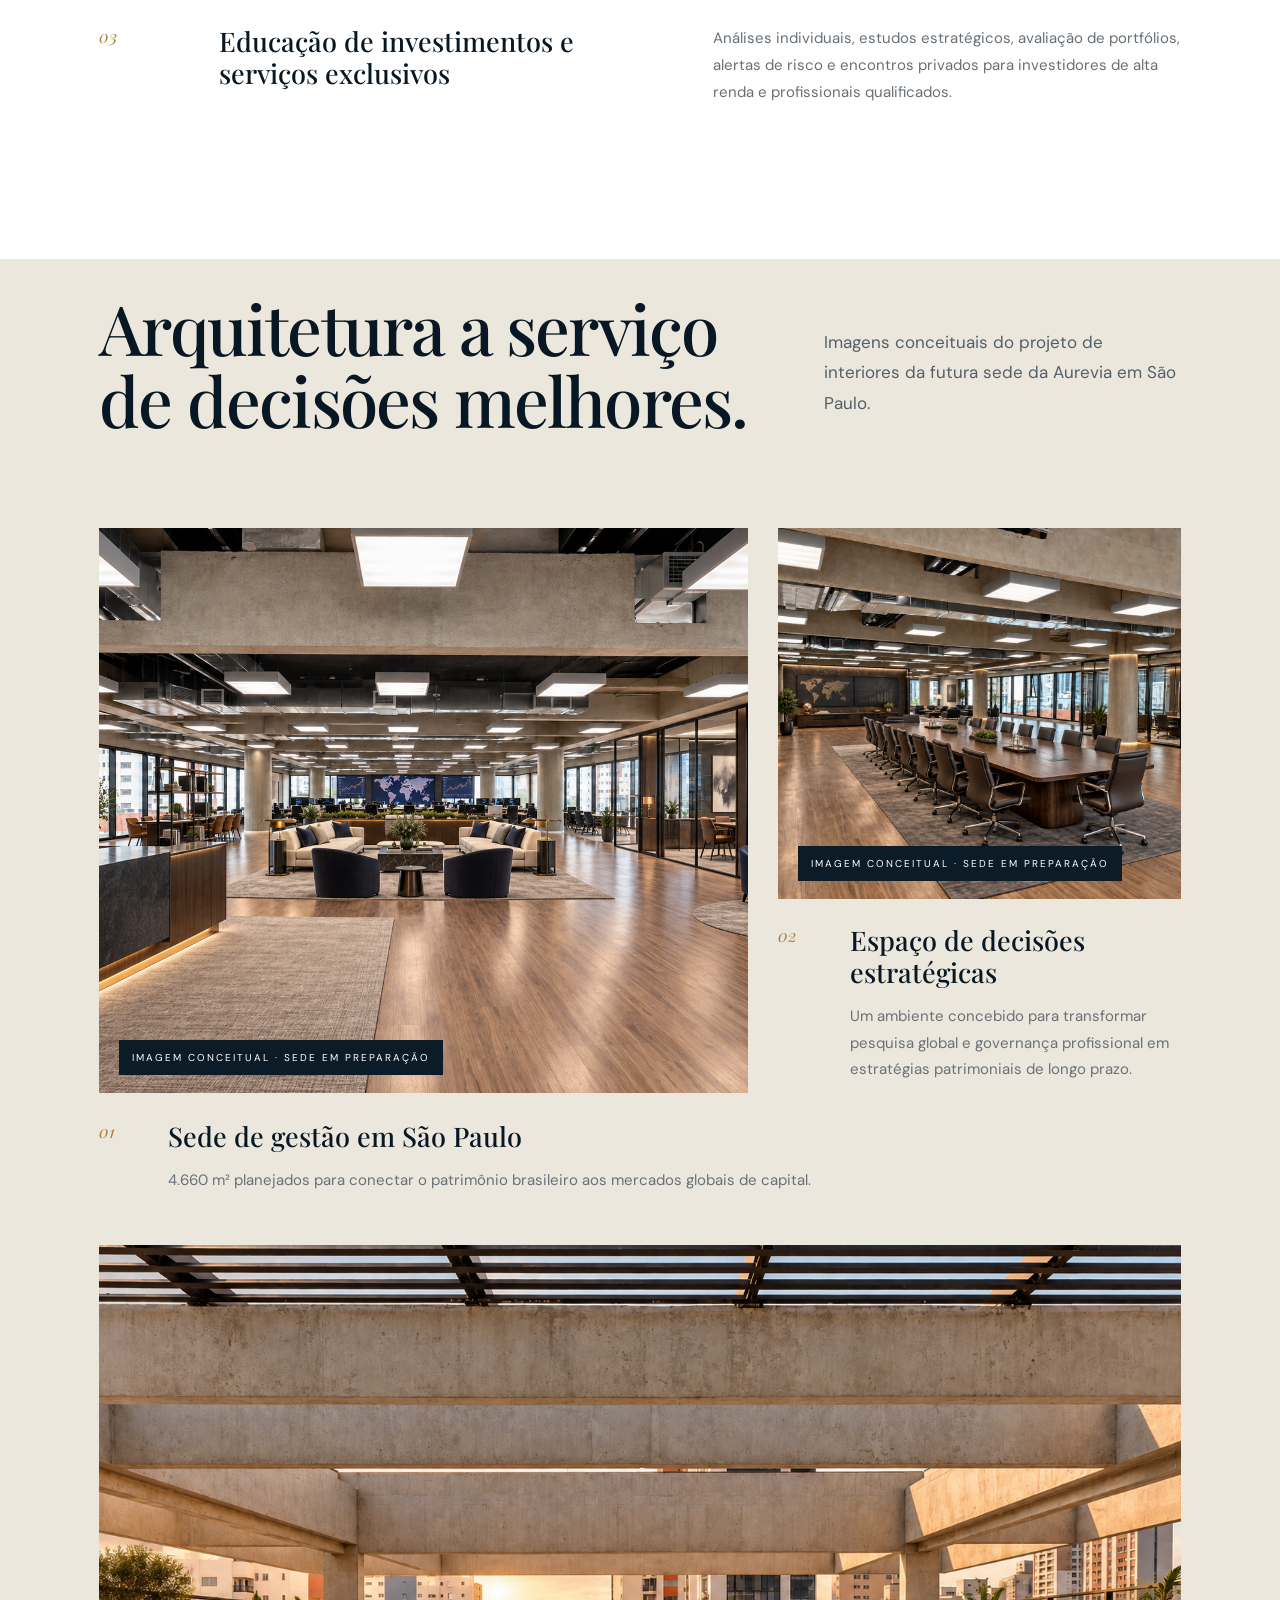
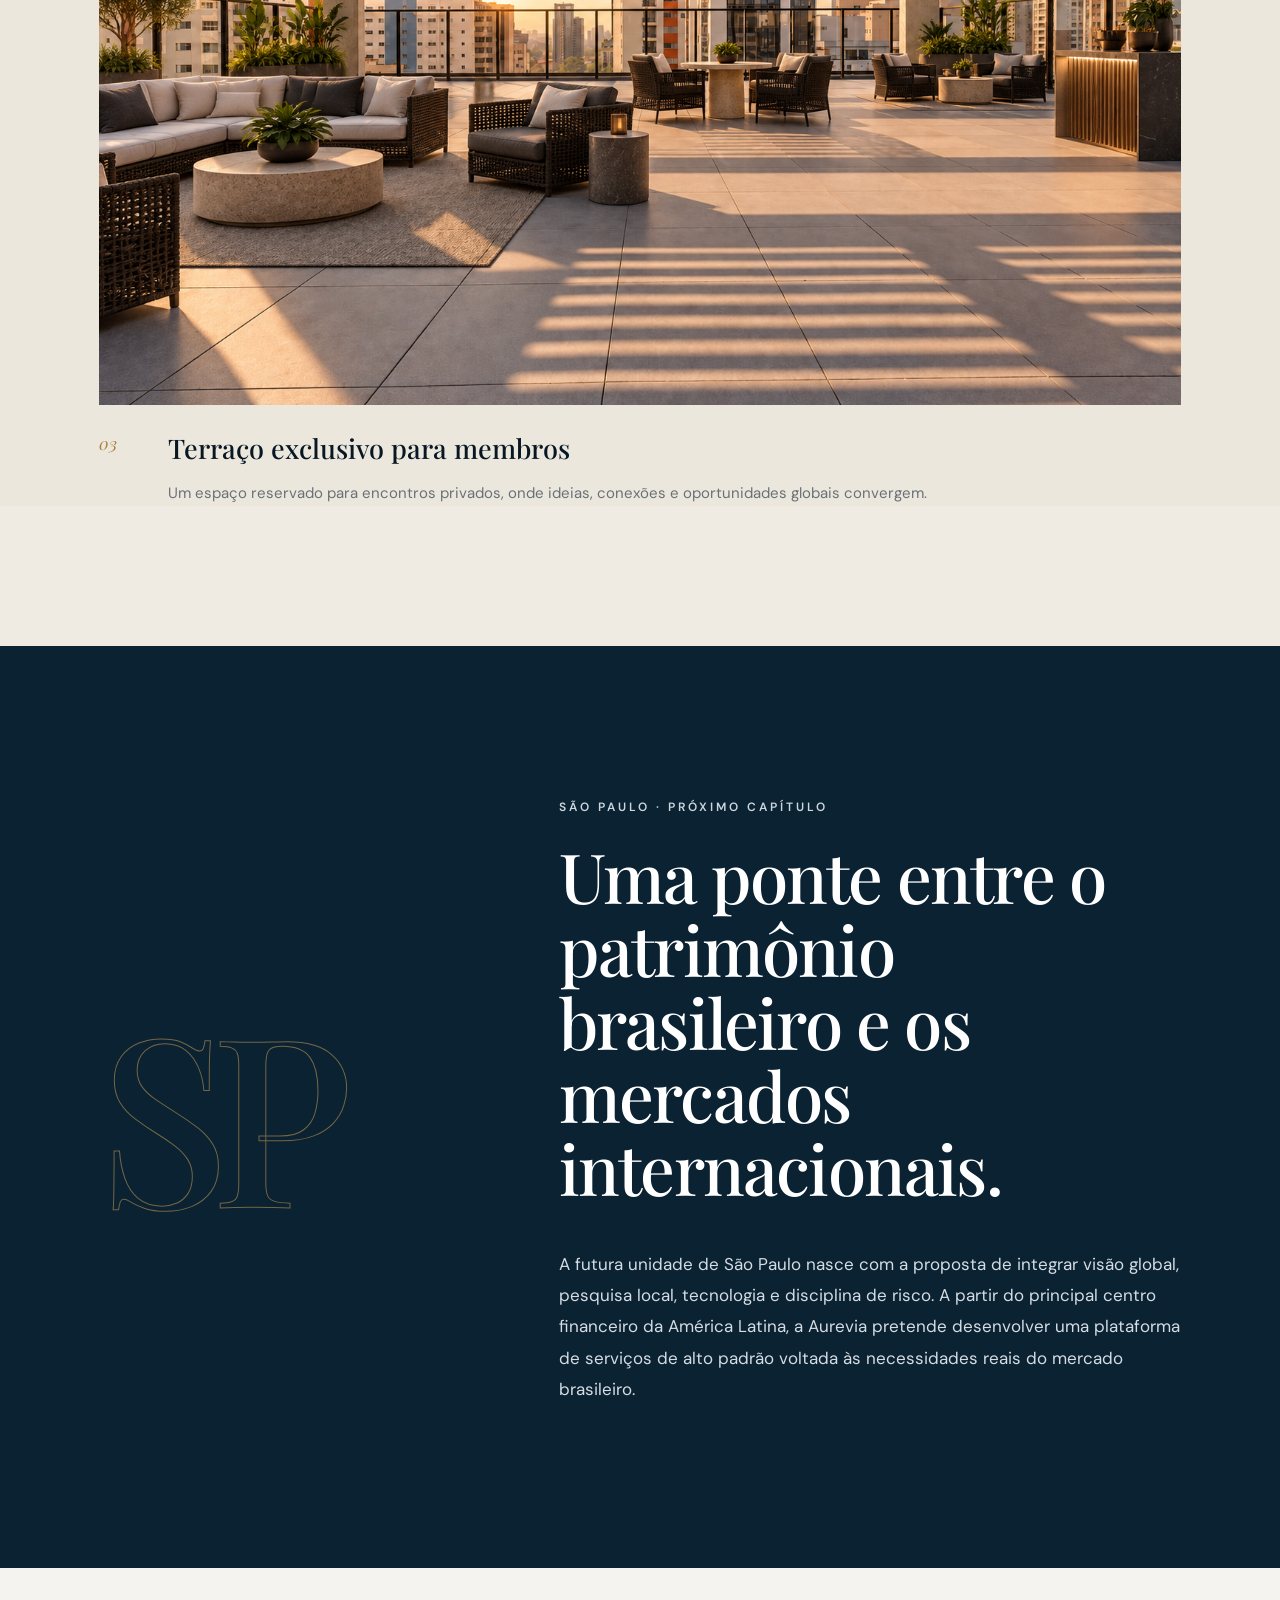
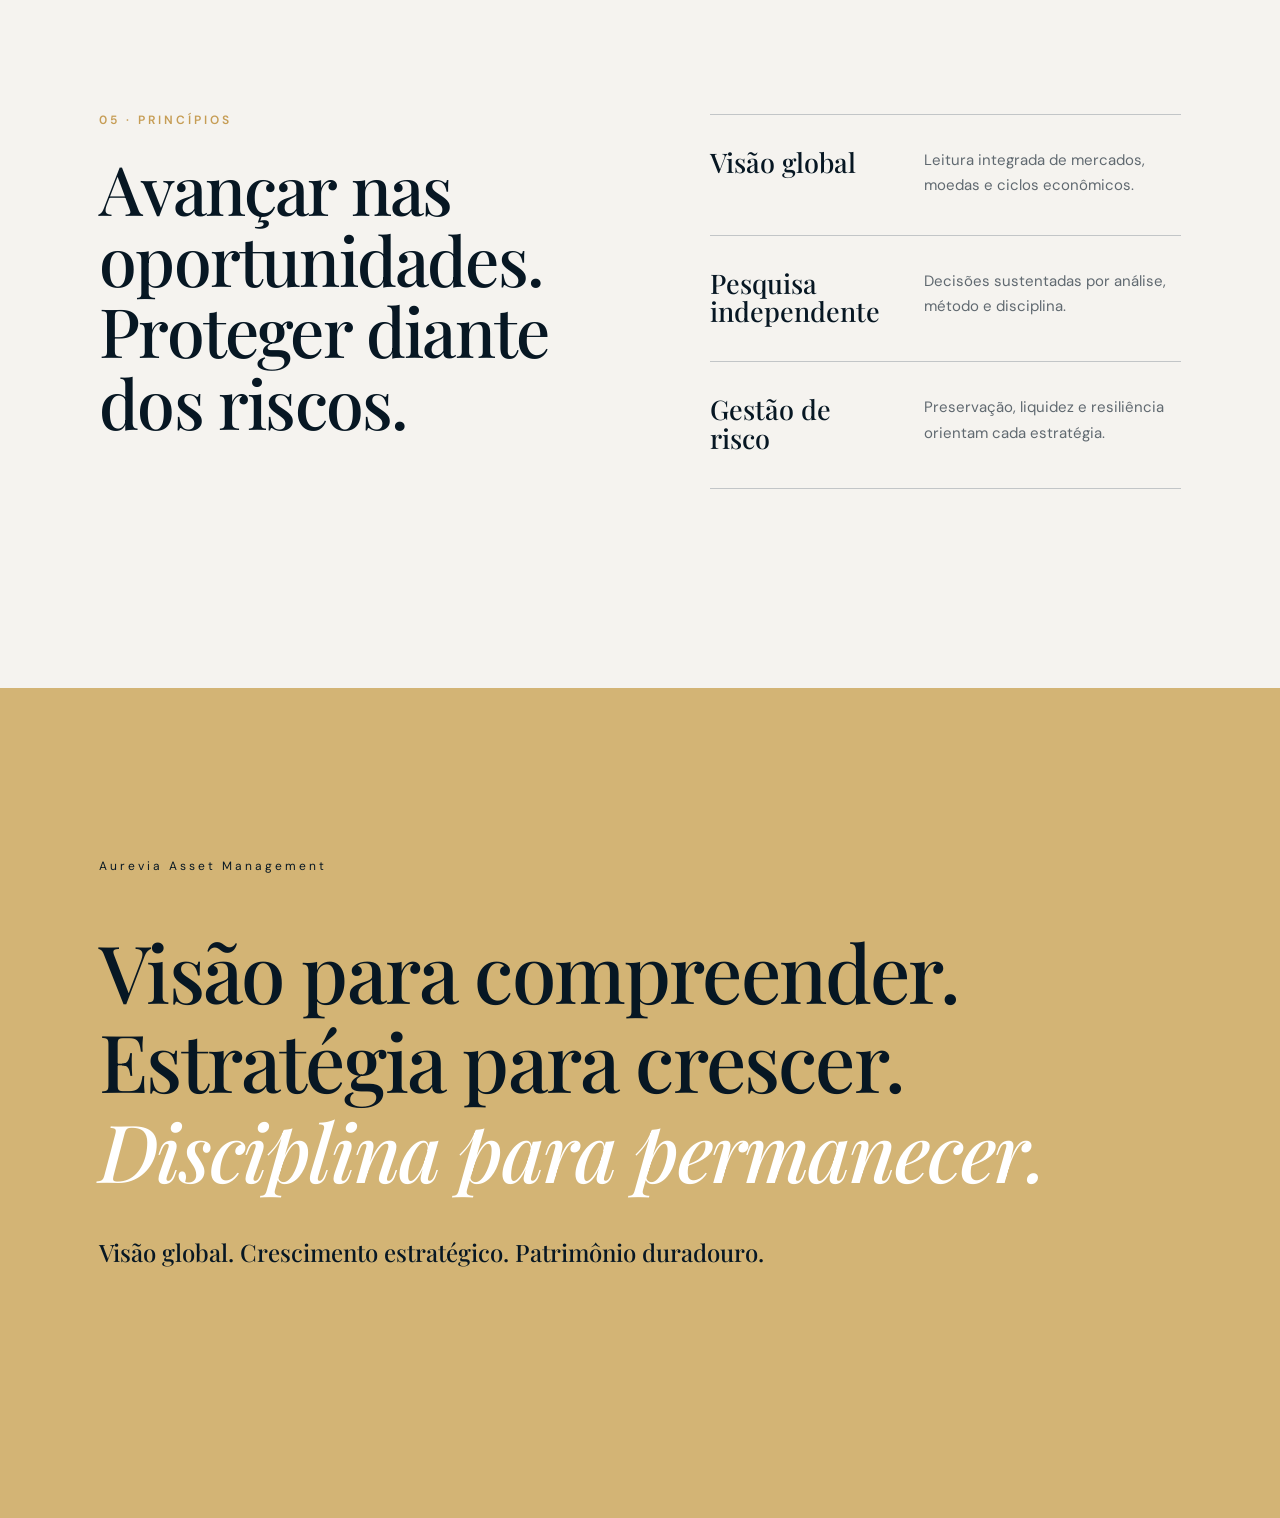
==== commit 0f519267: "Update assistant name and portrait to Elaine" ====
--- a/index.html
+++ b/index.html
@@ -30,10 +30,10 @@
 </div>
 </article>
 <article class="leadership-profile">
-<img src="assets/victoria.png" alt="Victoria — Assistente Executiva" width="1122" height="1402" loading="lazy">
+<img src="assets/elaine.png" alt="Elaine — Assistente Executiva" width="1122" height="1402" loading="lazy">
 <div class="leadership-copy">
 <p class="leadership-role">Assistente Executiva</p>
-<h2>Victoria</h2>
+<h2>Elaine</h2>
 <p class="leadership-title" lang="pt-BR">Assistente Executiva</p>
 <p>Responsável pela coordenação administrativa, pela gestão de agendas e pelo apoio à comunicação com clientes e parceiros da Aurevia, auxiliando a equipe de gestão a manter as operações diárias eficientes e organizadas.</p>
 <p>Com profissionalismo, atenção aos detalhes e rigorosa confidencialidade, oferece suporte ao atendimento aos clientes e às atividades de gestão da empresa.</p>
